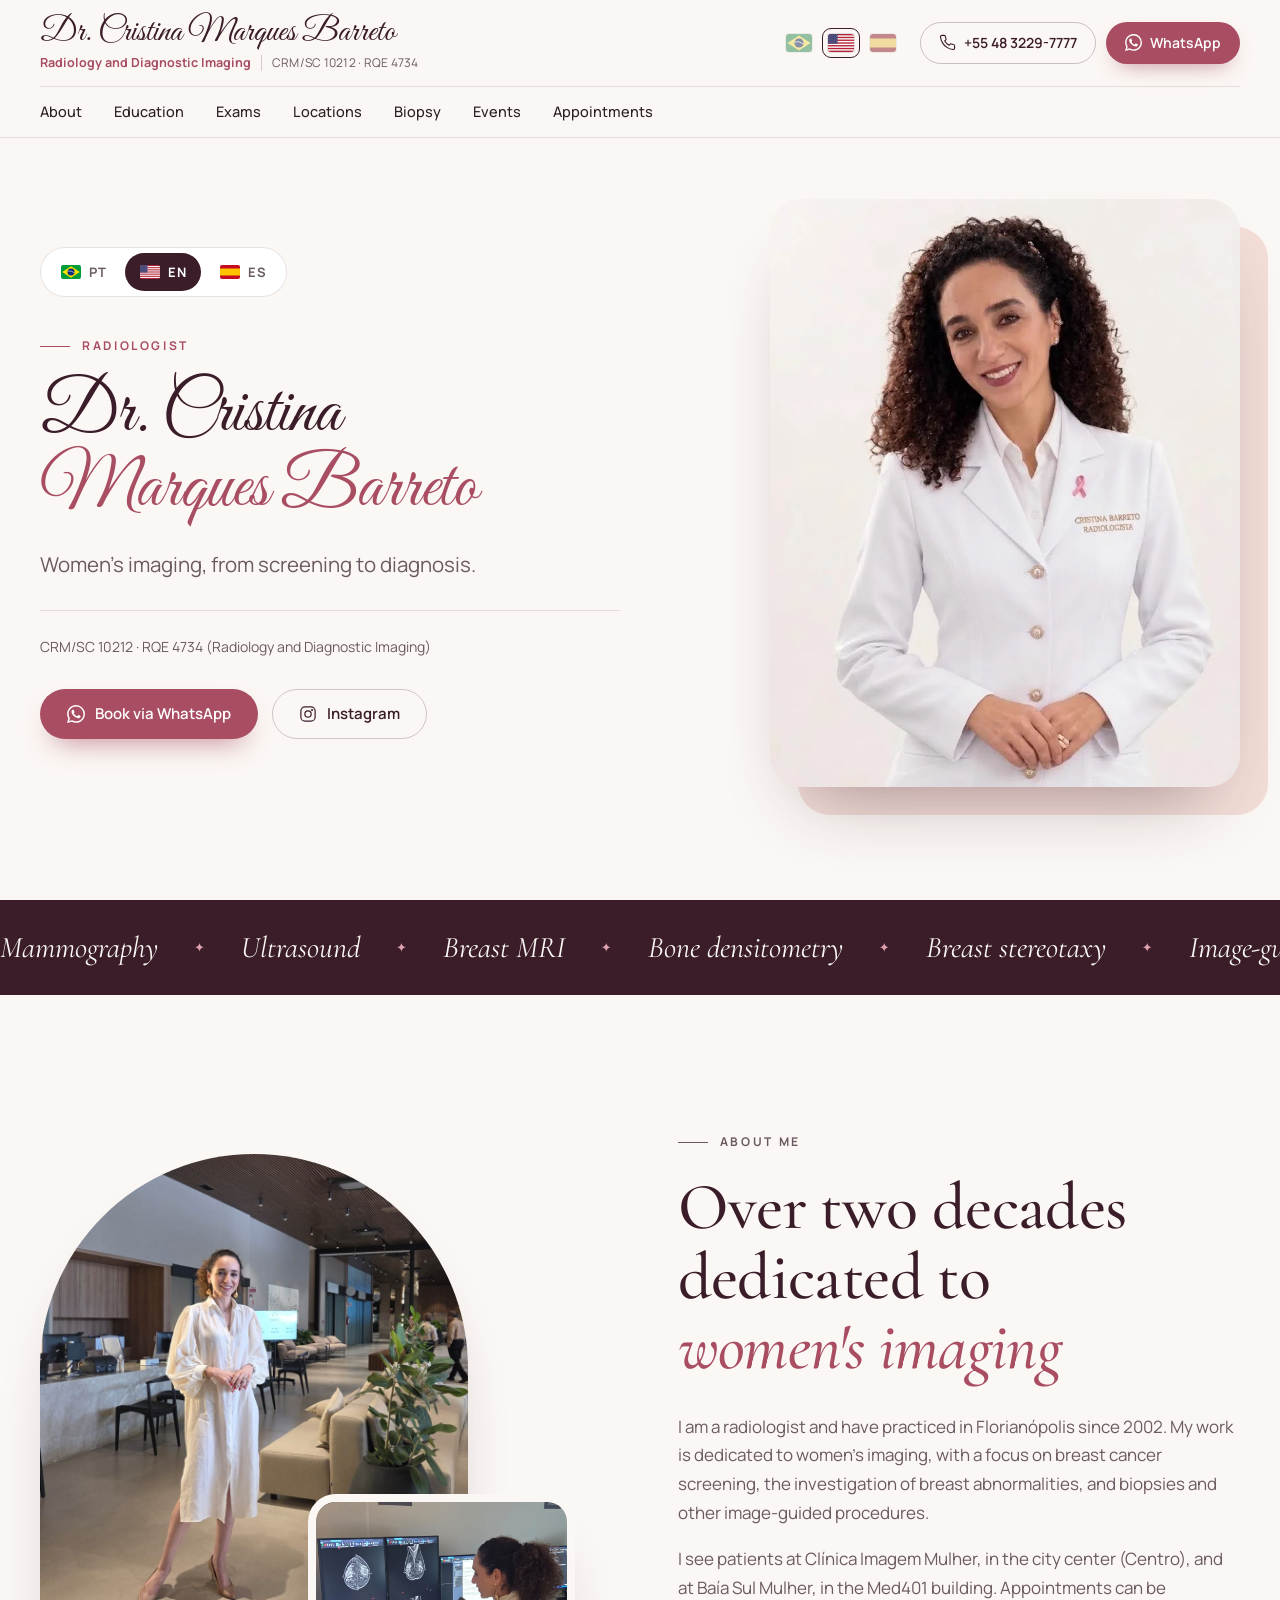
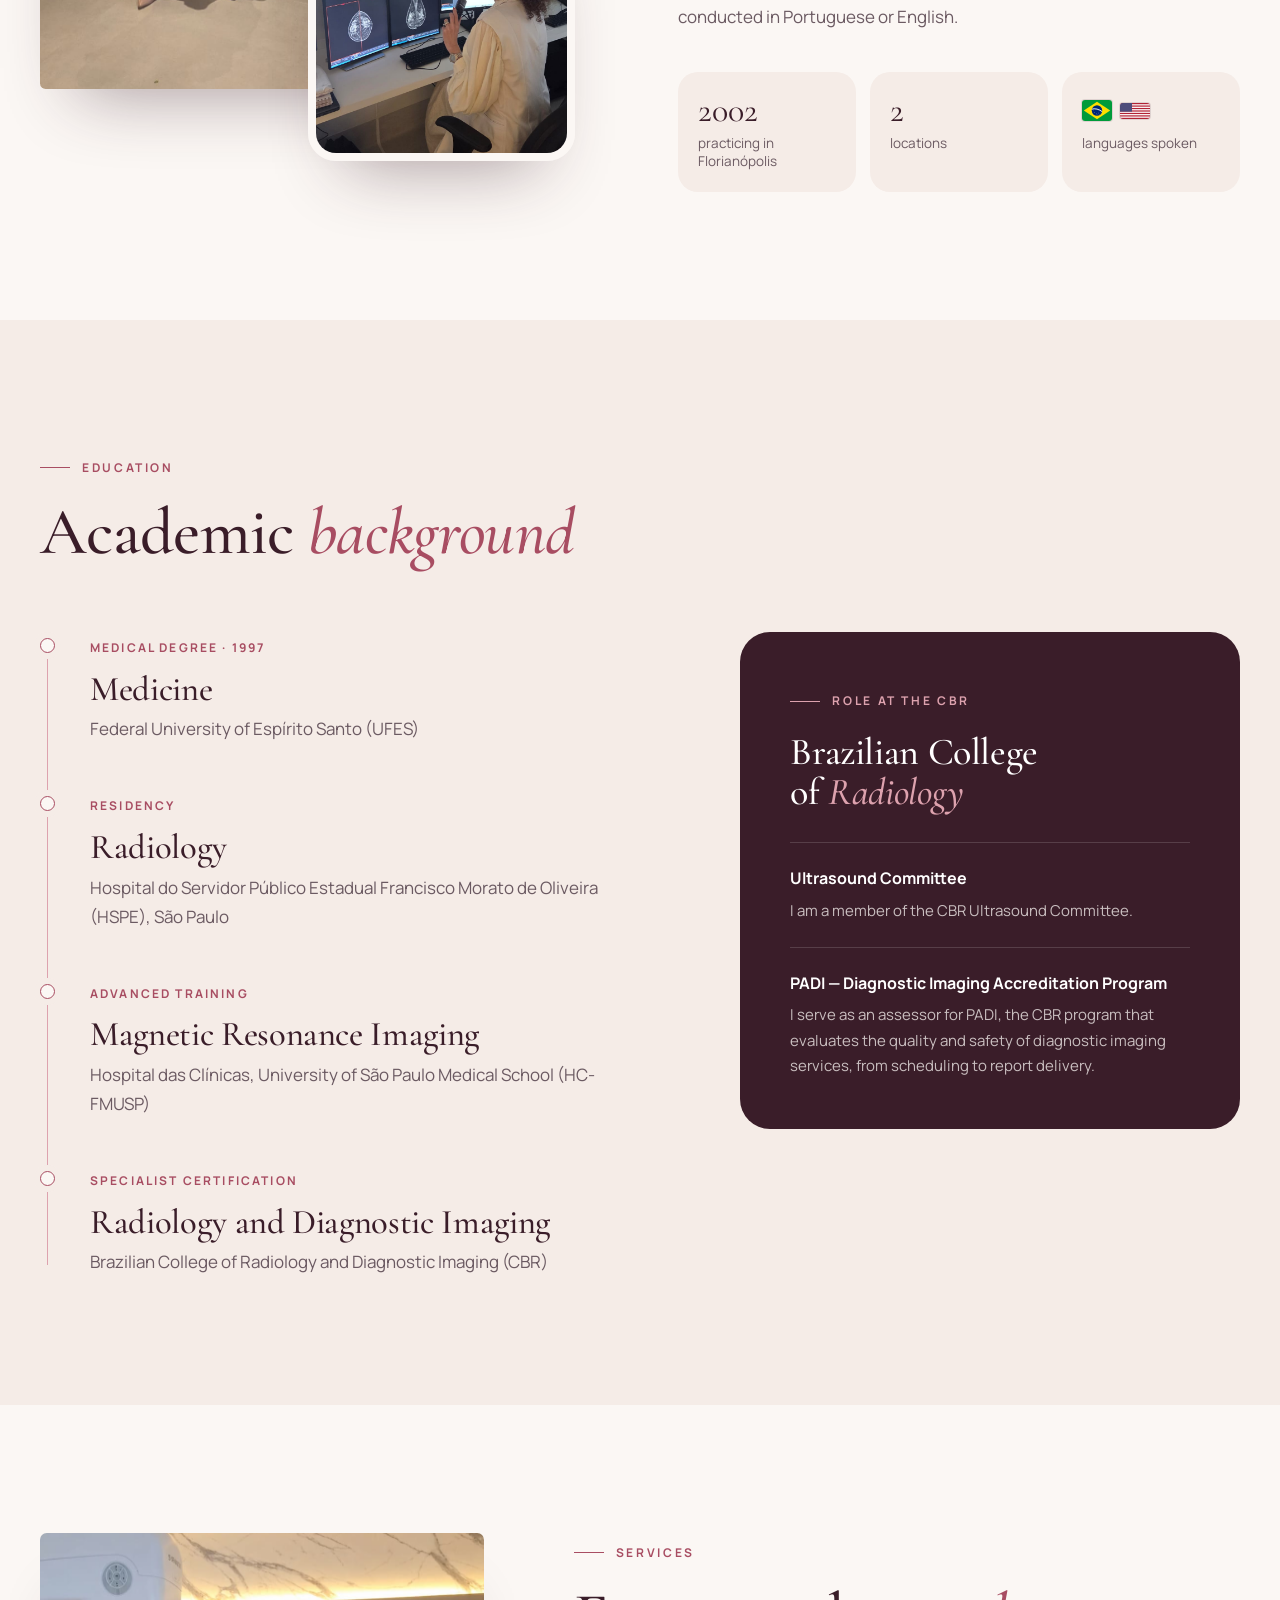
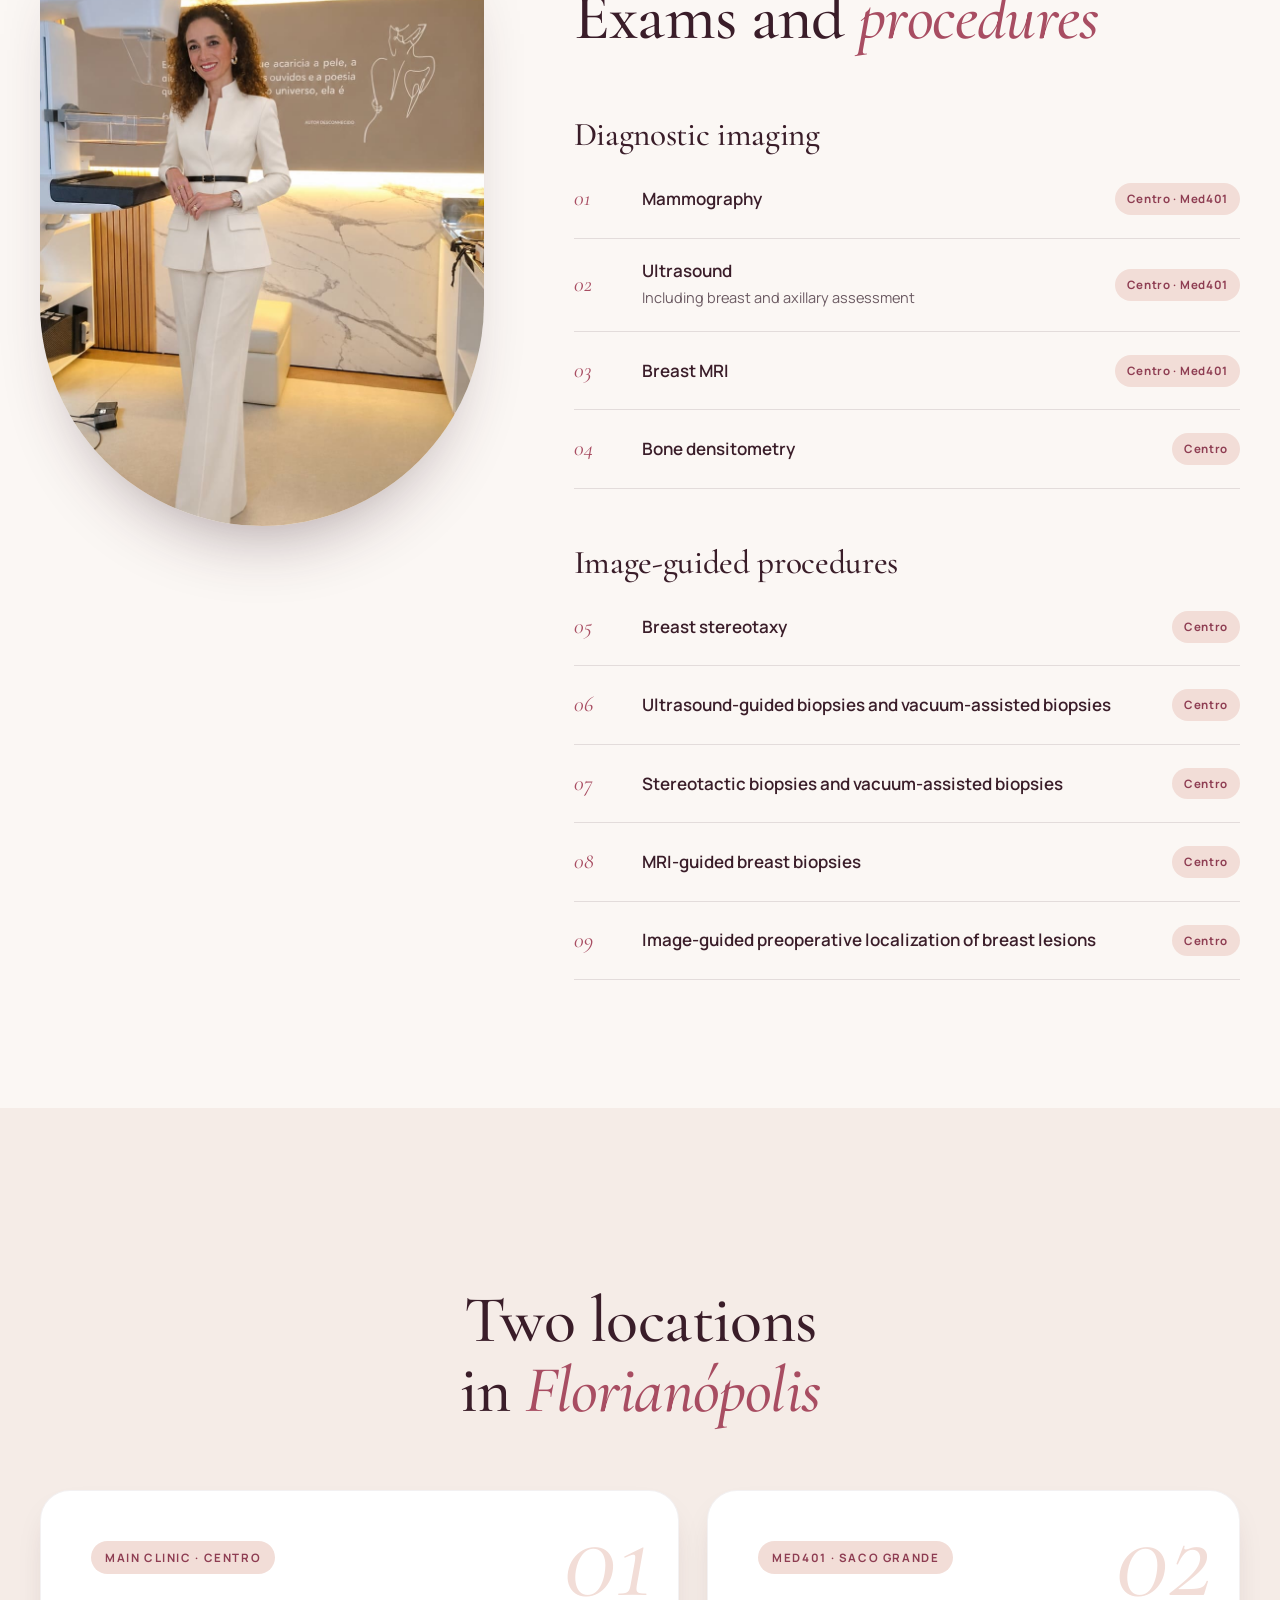
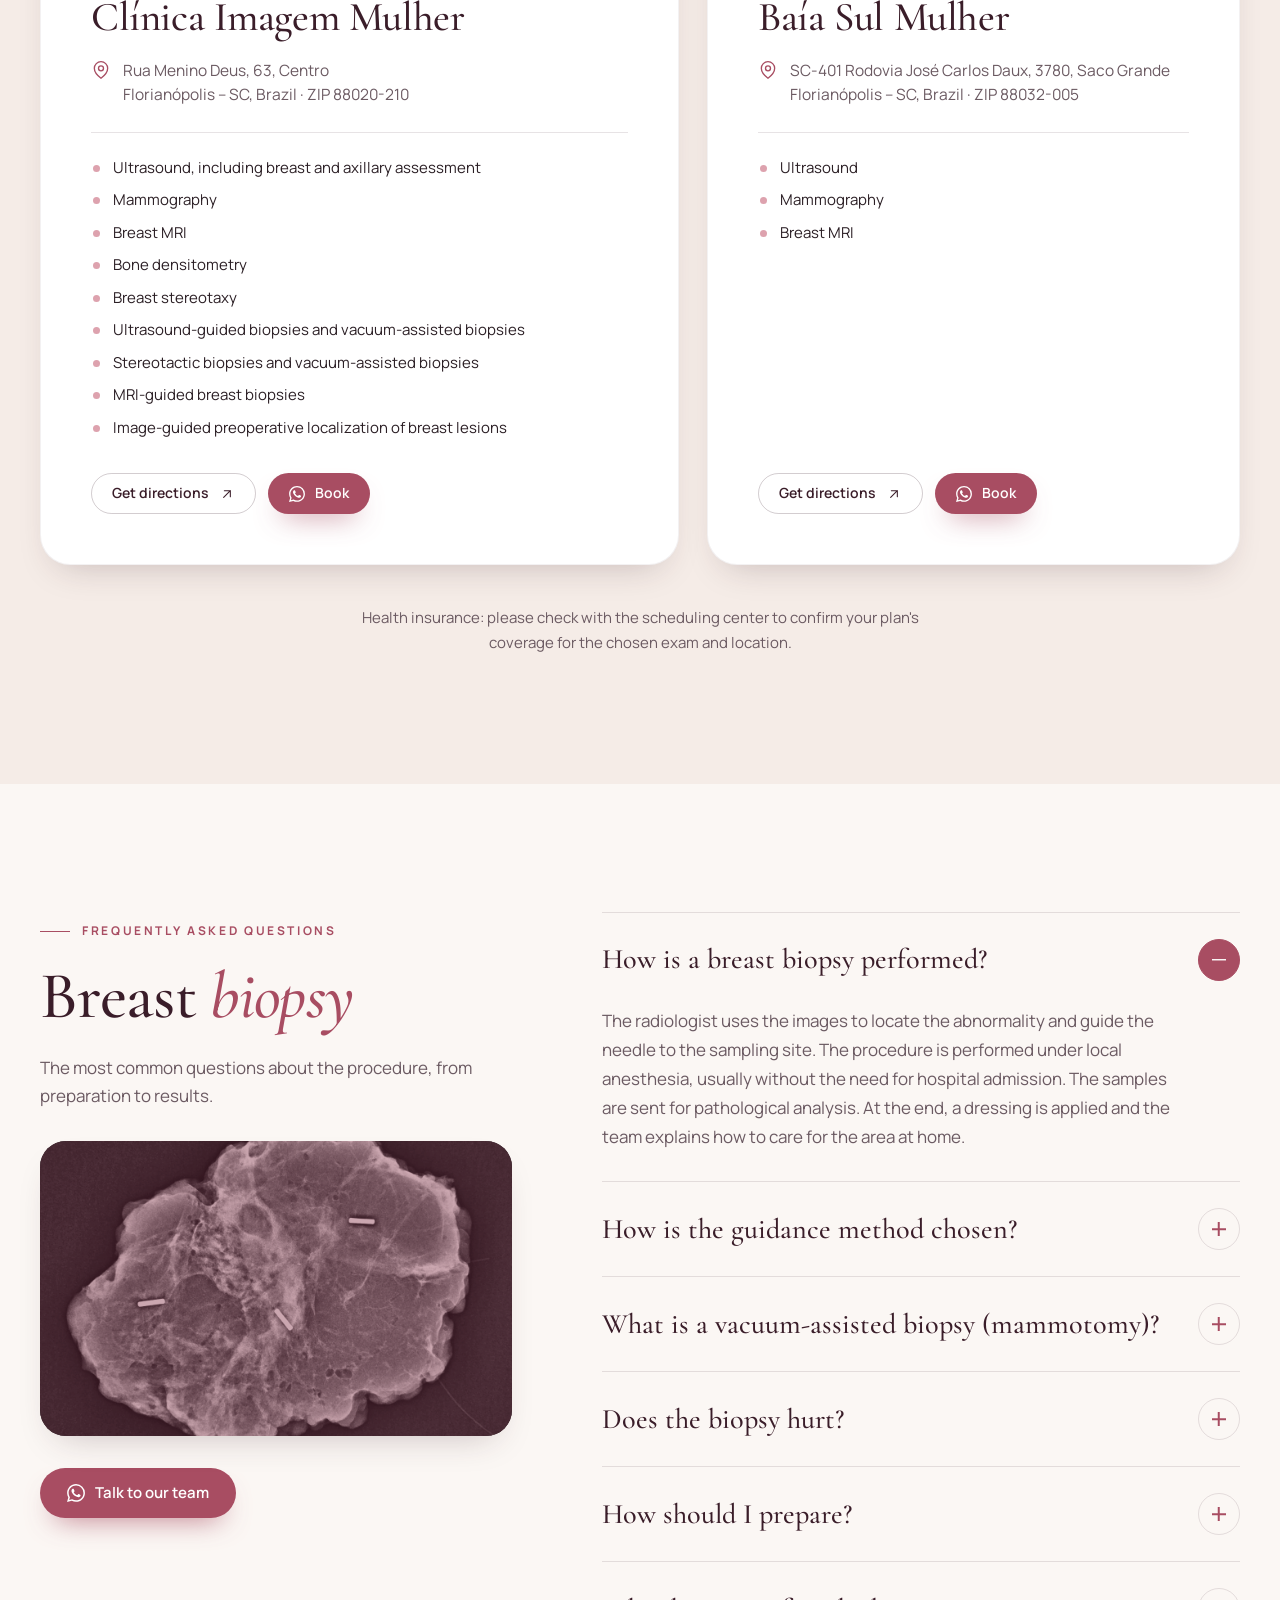
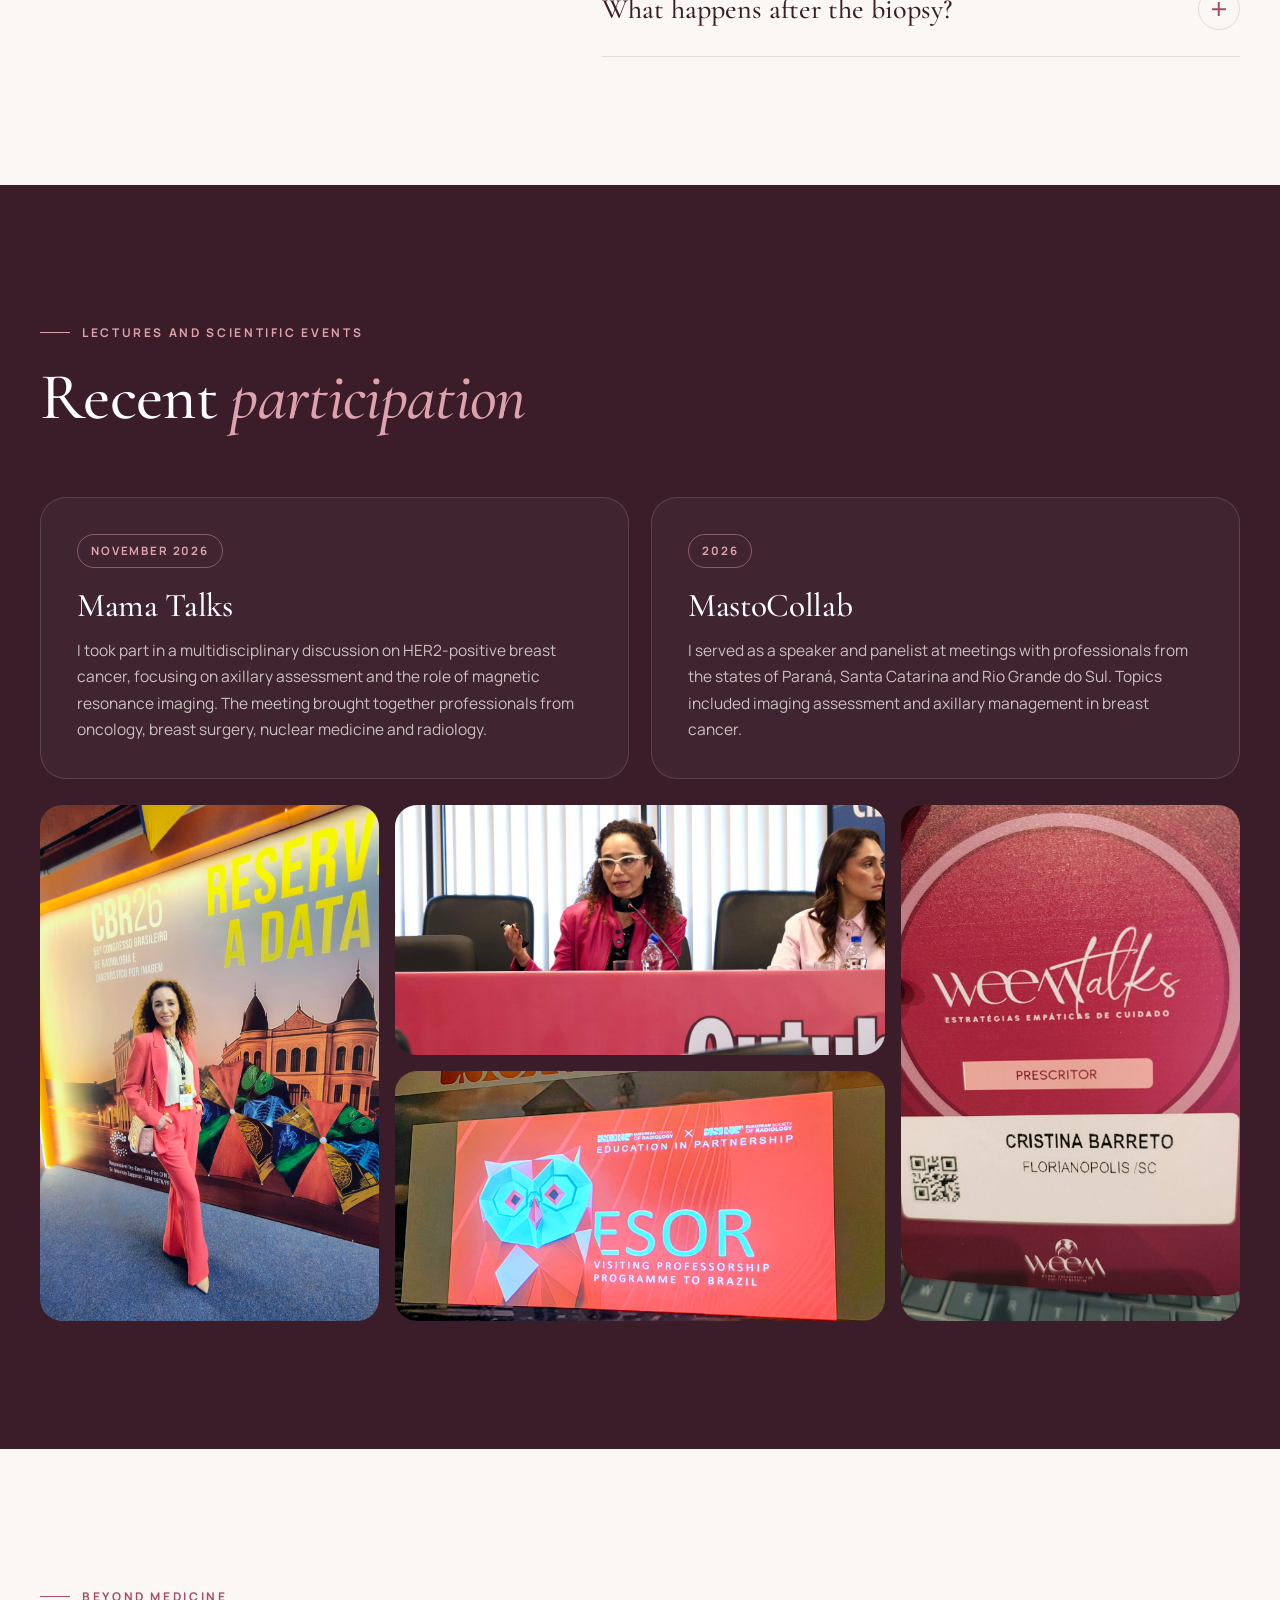
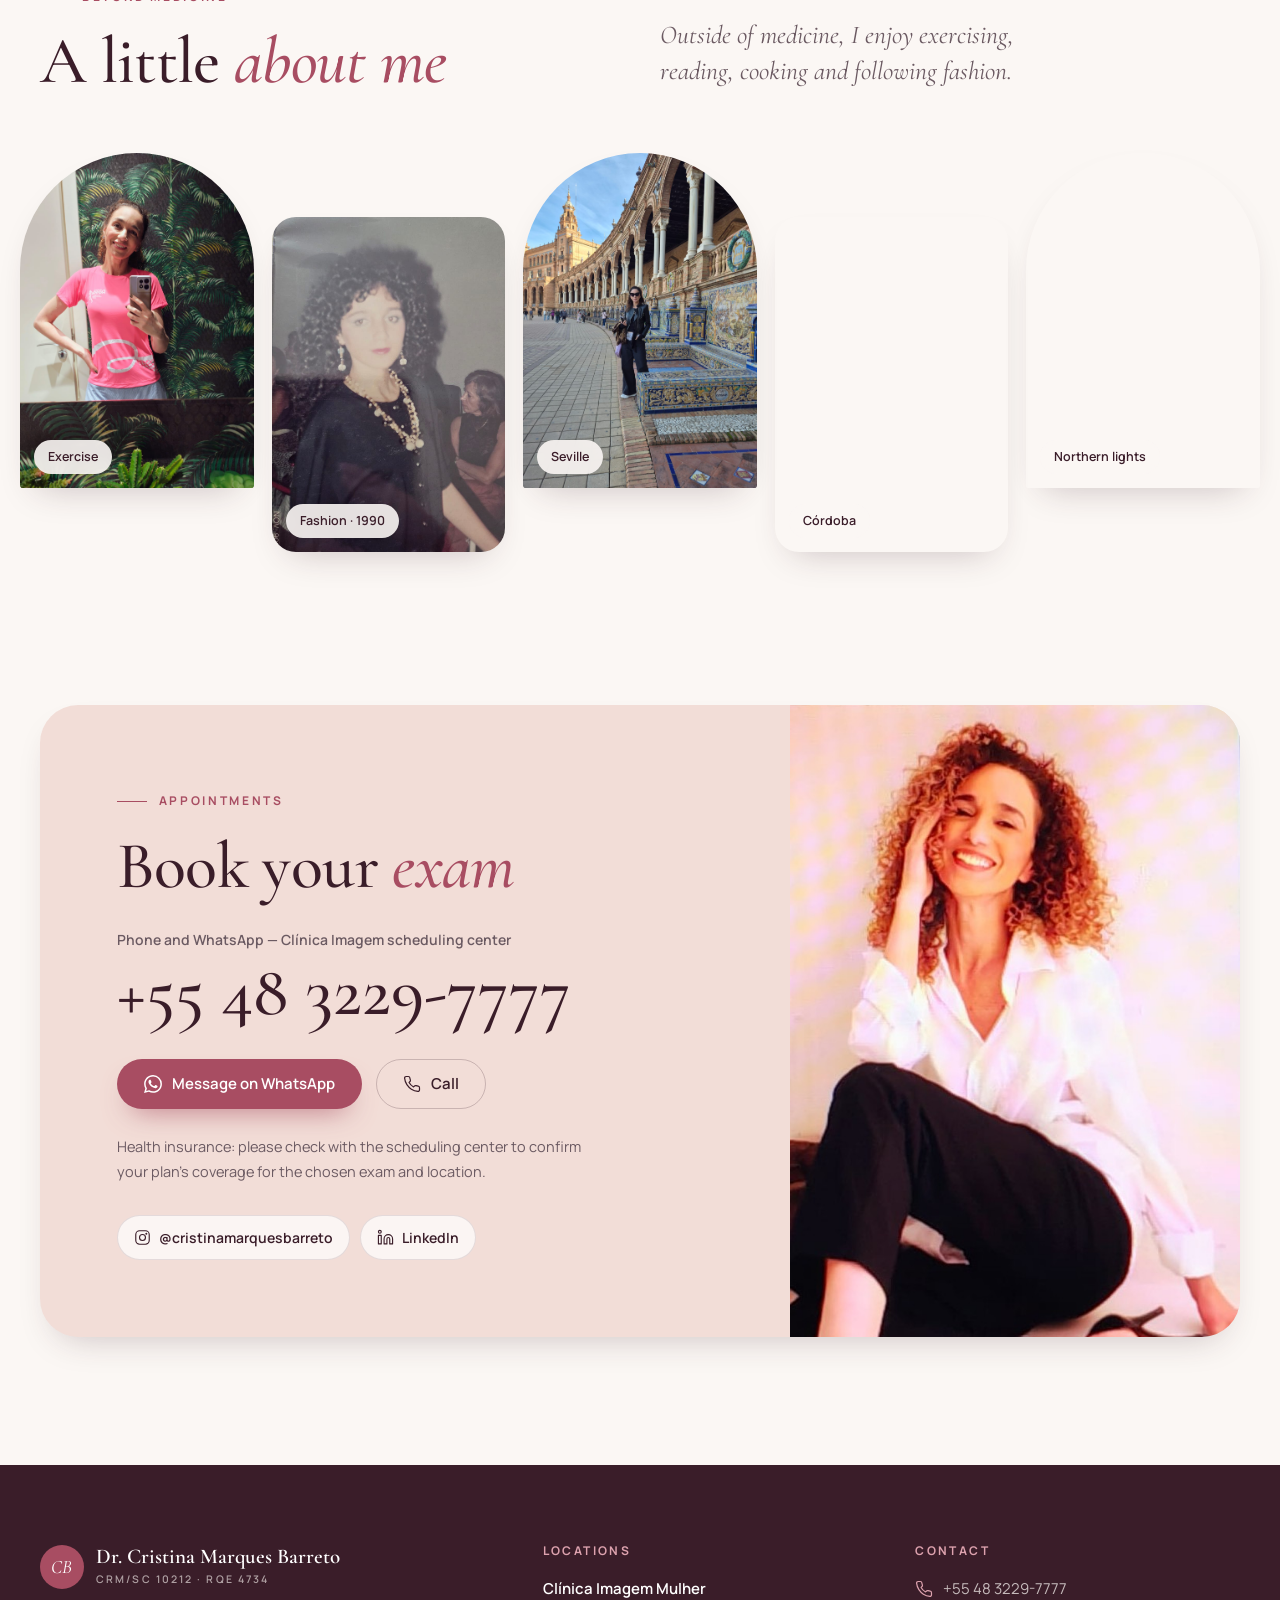
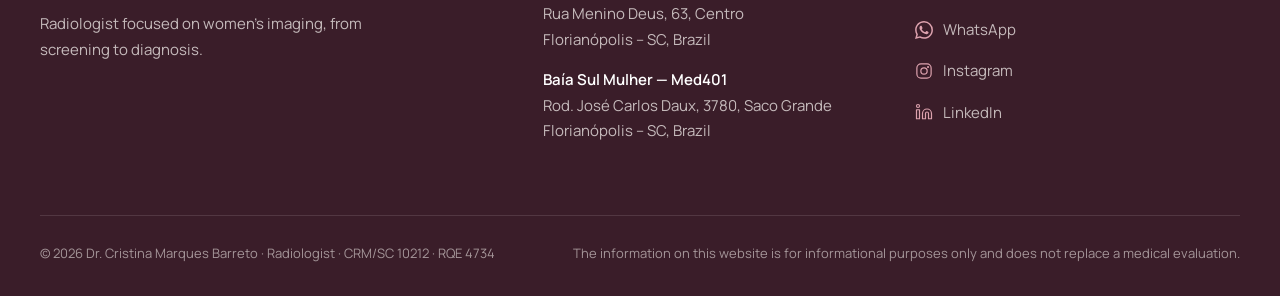
==== en/index.html @ 3b7d331c "Remove card do Congresso Brasileiro de Radiologia" ====
<!doctype html>
<html lang="en">
<head>
  <meta charset="utf-8">
  <meta name="viewport" content="width=device-width, initial-scale=1">
  <title>Dr. Cristina Marques Barreto · Radiologist in Florianópolis, Brazil | Women's Imaging</title>
  <meta name="description" content="Radiologist practicing in Florianópolis, Brazil, since 2002, focused on women's imaging: mammography, ultrasound, breast MRI, biopsies and image-guided procedures. CRM/SC 10212 · RQE 4734.">
  <meta name="theme-color" content="#FBF7F4">

  <!-- Open Graph (replace the image URL with the full address after publishing) -->
  <meta property="og:type" content="website">
  <meta property="og:locale" content="en_US">
  <meta property="og:title" content="Dr. Cristina Marques Barreto · Radiologist">
  <meta property="og:description" content="Women's imaging, from screening to diagnosis. Florianópolis – SC, Brazil.">
  <meta property="og:image" content="../assets/img/retrato-noite.jpg">

  <!-- Versões em outros idiomas (troque pelo endereço completo do domínio ao publicar) -->
  <link rel="alternate" hreflang="pt-BR" href="../index.html">
  <link rel="alternate" hreflang="en" href="index.html">
  <link rel="alternate" hreflang="es" href="../es/index.html">

  <link rel="icon" href="../assets/img/favicon.svg" type="image/svg+xml">
  <link rel="preconnect" href="https://fonts.googleapis.com">
  <link rel="preconnect" href="https://fonts.gstatic.com" crossorigin>
  <link href="https://fonts.googleapis.com/css2?family=Cormorant+Garamond:ital,wght@0,400;0,500;0,600;1,400;1,500&family=Manrope:wght@400;500;600;700&family=Great+Vibes&display=swap" rel="stylesheet">
  <link rel="stylesheet" href="../assets/css/style.css">
  <script>document.documentElement.classList.add('js');</script>

  <script type="application/ld+json">
  {
    "@context": "https://schema.org",
    "@type": "Physician",
    "name": "Dr. Cristina Marques Barreto",
    "description": "Radiologist focused on women's imaging, from screening to diagnosis.",
    "medicalSpecialty": "Radiography",
    "telephone": "+55-48-3229-7777",
    "knowsLanguage": ["pt-BR", "en"],
    "image": "../assets/img/retrato-noite.jpg",
    "sameAs": [
      "https://www.instagram.com/cristinamarquesbarreto/",
      "https://br.linkedin.com/in/cristina-barreto-1083301a4"
    ],
    "location": [
      {
        "@type": "MedicalClinic",
        "name": "Clínica Imagem Mulher",
        "address": {
          "@type": "PostalAddress",
          "streetAddress": "Rua Menino Deus, 63, Centro",
          "addressLocality": "Florianópolis",
          "addressRegion": "SC",
          "postalCode": "88020-210",
          "addressCountry": "BR"
        }
      },
      {
        "@type": "MedicalClinic",
        "name": "Baía Sul Mulher — Med401",
        "address": {
          "@type": "PostalAddress",
          "streetAddress": "SC-401 Rodovia José Carlos Daux, 3780, Saco Grande",
          "addressLocality": "Florianópolis",
          "addressRegion": "SC",
          "postalCode": "88032-005",
          "addressCountry": "BR"
        }
      }
    ]
  }
  </script>
</head>
<body>

  <!-- Icons -->
  <svg width="0" height="0" style="position:absolute" aria-hidden="true">
    <symbol id="i-wa" viewBox="0 0 24 24"><path fill="currentColor" d="M17.47 14.38c-.3-.15-1.76-.87-2.03-.97-.27-.1-.47-.15-.67.15-.2.3-.77.97-.94 1.16-.17.2-.35.22-.64.08-.3-.15-1.26-.46-2.39-1.48-.88-.79-1.48-1.76-1.65-2.06-.17-.3-.02-.46.13-.6.13-.14.3-.35.45-.52.15-.18.2-.3.3-.5.1-.2.05-.37-.03-.52-.07-.15-.67-1.61-.92-2.2-.24-.58-.48-.5-.67-.51h-.57c-.2 0-.52.07-.8.37-.27.3-1.04 1.02-1.04 2.48s1.07 2.88 1.21 3.07c.15.2 2.1 3.2 5.08 4.49.71.3 1.26.49 1.7.63.71.22 1.36.19 1.87.12.57-.09 1.76-.72 2-1.42.25-.7.25-1.29.18-1.41-.08-.13-.27-.2-.57-.35m-5.42 7.4h-.01a9.87 9.87 0 0 1-5.03-1.37l-.36-.22-3.74.99 1-3.65-.24-.37a9.86 9.86 0 0 1-1.51-5.26c0-5.45 4.44-9.88 9.89-9.88 2.64 0 5.12 1.03 6.99 2.9a9.83 9.83 0 0 1 2.89 6.99c0 5.45-4.44 9.88-9.88 9.88m8.41-18.3A11.82 11.82 0 0 0 12.05 0C5.5 0 .16 5.34.16 11.89c0 2.1.55 4.14 1.59 5.95L.06 24l6.3-1.65a11.88 11.88 0 0 0 5.68 1.45h.01c6.55 0 11.89-5.34 11.89-11.89a11.82 11.82 0 0 0-3.48-8.41z"/></symbol>
    <symbol id="i-phone" viewBox="0 0 24 24"><path fill="none" stroke="currentColor" stroke-width="1.6" stroke-linecap="round" stroke-linejoin="round" d="M22 16.92v3a2 2 0 0 1-2.18 2 19.79 19.79 0 0 1-8.63-3.07 19.5 19.5 0 0 1-6-6 19.79 19.79 0 0 1-3.07-8.67A2 2 0 0 1 4.11 2h3a2 2 0 0 1 2 1.72c.13.96.36 1.9.7 2.81a2 2 0 0 1-.45 2.11L8.09 9.91a16 16 0 0 0 6 6l1.27-1.27a2 2 0 0 1 2.11-.45c.91.34 1.85.57 2.81.7A2 2 0 0 1 22 16.92z"/></symbol>
    <symbol id="i-pin" viewBox="0 0 24 24"><g fill="none" stroke="currentColor" stroke-width="1.6" stroke-linecap="round" stroke-linejoin="round"><path d="M20 10c0 6-8 12-8 12s-8-6-8-12a8 8 0 0 1 16 0Z"/><circle cx="12" cy="10" r="3"/></g></symbol>
    <symbol id="i-arrow" viewBox="0 0 24 24"><path fill="none" stroke="currentColor" stroke-width="1.6" stroke-linecap="round" stroke-linejoin="round" d="M7 17 17 7M8 7h9v9"/></symbol>
    <symbol id="i-insta" viewBox="0 0 24 24"><g fill="none" stroke="currentColor" stroke-width="1.6" stroke-linecap="round" stroke-linejoin="round"><rect x="2.5" y="2.5" width="19" height="19" rx="5.5"/><circle cx="12" cy="12" r="4.2"/><circle cx="17.4" cy="6.6" r=".6" fill="currentColor"/></g></symbol>
    <symbol id="i-linkedin" viewBox="0 0 24 24"><g fill="none" stroke="currentColor" stroke-width="1.6" stroke-linecap="round" stroke-linejoin="round"><path d="M16 8a6 6 0 0 1 6 6v7h-4v-7a2 2 0 0 0-4 0v7h-4v-7a6 6 0 0 1 6-6z"/><rect x="2" y="9" width="4" height="12"/><circle cx="4" cy="4" r="2"/></g></symbol>
    <symbol id="i-globe" viewBox="0 0 24 24"><g fill="none" stroke="currentColor" stroke-width="1.6" stroke-linecap="round" stroke-linejoin="round"><circle cx="12" cy="12" r="10"/><path d="M2 12h20M12 2a15.3 15.3 0 0 1 4 10 15.3 15.3 0 0 1-4 10 15.3 15.3 0 0 1-4-10 15.3 15.3 0 0 1 4-10z"/></g></symbol>
    <symbol id="i-star" viewBox="0 0 24 24"><path fill="currentColor" d="M12 2.6l2.9 6 6.6.9-4.8 4.6 1.2 6.5L12 17.5l-5.9 3.1 1.2-6.5-4.8-4.6 6.6-.9z"/></symbol>
  </svg>

  <a class="skip-link" href="#conteudo">Skip to content</a>

  <!-- ============ HEADER ============ -->
  <header class="site-header">
    <div class="container">
      <div class="hdr-top">
        <a href="#inicio" class="hdr-id" aria-label="Dr. Cristina Marques Barreto — home">
          <span class="hdr-name">Dr. Cristina Marques Barreto</span>
          <span class="hdr-meta">
            <span class="hdr-spec">Radiology and Diagnostic Imaging</span>
            <span class="hdr-crm">CRM/SC 10212 · RQE 4734</span>
          </span>
        </a>

        <div class="hdr-actions">
          <nav class="lang" aria-label="Language">
            <a href="../index.html" hreflang="pt-BR" lang="pt-BR" title="Português"><img src="../assets/img/flags/br.svg" width="26" height="18" alt="Português"></a>
            <a href="index.html" hreflang="en" lang="en" title="English" aria-current="page"><img src="../assets/img/flags/us.svg" width="26" height="18" alt="English"></a>
            <a href="../es/index.html" hreflang="es" lang="es" title="Español"><img src="../assets/img/flags/es.svg" width="26" height="18" alt="Español"></a>
          </nav>
          <div class="hdr-contact">
            <a class="pill pill-outline" href="tel:+554832297777" aria-label="Call +55 48 3229-7777">
              <svg aria-hidden="true"><use href="#i-phone"/></svg>
              <span class="pill-long">+55 48 3229-7777</span><span class="pill-short">Call</span>
            </a>
            <a class="pill pill-wa" href="https://wa.me/554832297777?text=Hello%2C%20I%20would%20like%20to%20book%20an%20exam%20with%20Dr.%20Cristina%20Marques%20Barreto." target="_blank" rel="noopener">
              <svg aria-hidden="true"><use href="#i-wa"/></svg> WhatsApp
            </a>
          </div>
        </div>
      </div>

      <nav class="nav" aria-label="Main navigation">
        <ul>
          <li><a href="#sobre">About</a></li>
          <li><a href="#formacao">Education</a></li>
          <li><a href="#exames">Exams</a></li>
          <li><a href="#onde-atendo">Locations</a></li>
          <li><a href="#biopsia">Biopsy</a></li>
          <li><a href="#eventos">Events</a></li>
          <li><a href="#agendar">Appointments</a></li>
        </ul>
      </nav>
    </div>
  </header>

  <main id="conteudo">

    <!-- ============ HERO ============ -->
    <section class="hero" id="inicio">
      <div class="container hero-grid">
        <div class="hero-copy">
          <nav class="lang-switch reveal" aria-label="Language">
            <a href="../index.html" hreflang="pt-BR" lang="pt-BR"><img src="../assets/img/flags/br.svg" width="20" height="14" alt=""> PT</a>
            <a href="index.html" hreflang="en" lang="en" aria-current="page"><img src="../assets/img/flags/us.svg" width="20" height="14" alt=""> EN</a>
            <a href="../es/index.html" hreflang="es" lang="es"><img src="../assets/img/flags/es.svg" width="20" height="14" alt=""> ES</a>
          </nav>
          <p class="eyebrow reveal" style="--d:.06s">Radiologist</p>
          <h1 class="reveal" style="--d:.1s">Dr. Cristina<em>Marques Barreto</em></h1>
          <p class="hero-phrase reveal" style="--d:.16s">Women's imaging, from screening to diagnosis.</p>
          <p class="hero-reg reveal" style="--d:.2s">CRM/SC 10212 · RQE 4734 (Radiology and Diagnostic Imaging)</p>
          <div class="hero-actions reveal" style="--d:.24s">
            <a class="btn btn-primary" href="https://wa.me/554832297777?text=Hello%2C%20I%20would%20like%20to%20book%20an%20exam%20with%20Dr.%20Cristina%20Marques%20Barreto." target="_blank" rel="noopener">
              <svg aria-hidden="true"><use href="#i-wa"/></svg> Book via WhatsApp
            </a>
            <a class="btn btn-ghost" href="https://www.instagram.com/cristinamarquesbarreto/" target="_blank" rel="noopener">
              <svg aria-hidden="true"><use href="#i-insta"/></svg> Instagram
            </a>
          </div>
        </div>

        <figure class="hero-photo reveal" style="--d:.12s">
          <img src="../assets/img/retrato-claro.webp" width="716" height="896" fetchpriority="high"
               alt="Dr. Cristina Marques Barreto smiling, wearing a black leather blazer, with lit plants in the background">
        </figure>
      </div>
    </section>

    <!-- ============ MARQUEE ============ -->
    <div class="marquee" role="presentation">
      <div class="marquee-track">
        <div class="marquee-group">
          <span>Mammography</span><i>✦</i>
          <span>Ultrasound</span><i>✦</i>
          <span>Breast MRI</span><i>✦</i>
          <span>Bone densitometry</span><i>✦</i>
          <span>Breast stereotaxy</span><i>✦</i>
          <span>Image-guided biopsies</span><i>✦</i>
          <span>Vacuum-assisted biopsy</span><i>✦</i>
          <span>Preoperative localization</span><i>✦</i>
        </div>
        <div class="marquee-group" aria-hidden="true">
          <span>Mammography</span><i>✦</i>
          <span>Ultrasound</span><i>✦</i>
          <span>Breast MRI</span><i>✦</i>
          <span>Bone densitometry</span><i>✦</i>
          <span>Breast stereotaxy</span><i>✦</i>
          <span>Image-guided biopsies</span><i>✦</i>
          <span>Vacuum-assisted biopsy</span><i>✦</i>
          <span>Preoperative localization</span><i>✦</i>
        </div>
      </div>
    </div>

    <!-- ============ ABOUT ============ -->
    <section class="section about" id="sobre">
      <div class="container about-grid">
        <div class="about-visual reveal">
          <figure class="about-main">
            <img src="../assets/img/recepcao.jpg" width="900" height="1600" loading="lazy" decoding="async"
                 alt="Dr. Cristina Marques Barreto in a white dress at the clinic reception">
          </figure>
          <figure class="about-small">
            <img src="../assets/img/estacao-de-laudos.jpg" width="900" height="1600" loading="lazy" decoding="async"
                 alt="Dr. Cristina reviewing mammography images at the reporting workstation">
          </figure>
        </div>

        <div class="about-copy">
          <p class="eyebrow reveal">About me</p>
          <h2 class="reveal" style="--d:.06s">Over two decades dedicated to <em>women's imaging</em></h2>
          <p class="reveal" style="--d:.12s">I am a radiologist and have practiced in Florianópolis since 2002. My work is dedicated to women's imaging, with a focus on breast cancer screening, the investigation of breast abnormalities, and biopsies and other image-guided procedures.</p>
          <p class="reveal" style="--d:.18s">I see patients at Clínica Imagem Mulher, in the city center (Centro), and at Baía Sul Mulher, in the Med401 building. Appointments can be conducted in Portuguese or English.</p>
          <ul class="about-facts reveal" style="--d:.24s">
            <li><span class="num">2002</span>practicing in Florianópolis</li>
            <li><span class="num">2</span>locations</li>
            <li><span class="num flags"><img src="../assets/img/flags/br.svg" width="30" height="21" alt="Português"><img src="../assets/img/flags/us.svg" width="30" height="21" alt="English"></span>languages spoken</li>
          </ul>
        </div>
      </div>
    </section>

    <!-- ============ EDUCATION + CBR ============ -->
    <section class="section formacao" id="formacao">
      <div class="container">
        <header class="section-head">
          <p class="eyebrow reveal">Education</p>
          <h2 class="reveal" style="--d:.06s">Academic <em>background</em></h2>
        </header>

        <div class="formacao-grid">
          <ol class="timeline">
            <li class="reveal">
              <span class="tl-tag">Medical degree · 1997</span>
              <h3>Medicine</h3>
              <p>Federal University of Espírito Santo (UFES)</p>
            </li>
            <li class="reveal">
              <span class="tl-tag">Residency</span>
              <h3>Radiology</h3>
              <p>Hospital do Servidor Público Estadual Francisco Morato de Oliveira (HSPE), São Paulo</p>
            </li>
            <li class="reveal">
              <span class="tl-tag">Advanced training</span>
              <h3>Magnetic Resonance Imaging</h3>
              <p>Hospital das Clínicas, University of São Paulo Medical School (HC-FMUSP)</p>
            </li>
            <li class="reveal">
              <span class="tl-tag">Specialist certification</span>
              <h3>Radiology and Diagnostic Imaging</h3>
              <p>Brazilian College of Radiology and Diagnostic Imaging (CBR)</p>
            </li>
          </ol>

          <aside class="cbr-card reveal" aria-labelledby="cbr-title">
            <p class="eyebrow light">Role at the CBR</p>
            <h3 id="cbr-title">Brazilian College of <em>Radiology</em></h3>
            <div class="cbr-item">
              <h4>Ultrasound Committee</h4>
              <p>I am a member of the CBR Ultrasound Committee.</p>
            </div>
            <div class="cbr-item">
              <h4>PADI — Diagnostic Imaging Accreditation Program</h4>
              <p>I serve as an assessor for PADI, the CBR program that evaluates the quality and safety of diagnostic imaging services, from scheduling to report delivery.</p>
            </div>
          </aside>
        </div>
      </div>
    </section>

    <!-- ============ EXAMS ============ -->
    <section class="section exames" id="exames">
      <div class="container exames-grid">
        <figure class="exames-photo reveal">
          <img src="../assets/img/sala-mamografia.jpg" width="899" height="1599" loading="lazy" decoding="async"
               alt="Dr. Cristina next to the mammography unit in the exam room">
        </figure>

        <div class="exames-content">
          <header class="section-head">
            <p class="eyebrow reveal">Services</p>
            <h2 class="reveal" style="--d:.06s">Exams and <em>procedures</em></h2>
          </header>

          <div class="ex-group reveal">
            <h3>Diagnostic imaging</h3>
            <ol class="ex-list">
              <li><span class="ex-n">01</span><div><h4>Mammography</h4></div><span class="ex-where">Centro · Med401</span></li>
              <li><span class="ex-n">02</span><div><h4>Ultrasound</h4><p>Including breast and axillary assessment</p></div><span class="ex-where">Centro · Med401</span></li>
              <li><span class="ex-n">03</span><div><h4>Breast MRI</h4></div><span class="ex-where">Centro · Med401</span></li>
              <li><span class="ex-n">04</span><div><h4>Bone densitometry</h4></div><span class="ex-where">Centro</span></li>
            </ol>
          </div>

          <div class="ex-group reveal">
            <h3>Image-guided procedures</h3>
            <ol class="ex-list">
              <li><span class="ex-n">05</span><div><h4>Breast stereotaxy</h4></div><span class="ex-where">Centro</span></li>
              <li><span class="ex-n">06</span><div><h4>Ultrasound-guided biopsies and vacuum-assisted biopsies</h4></div><span class="ex-where">Centro</span></li>
              <li><span class="ex-n">07</span><div><h4>Stereotactic biopsies and vacuum-assisted biopsies</h4></div><span class="ex-where">Centro</span></li>
              <li><span class="ex-n">08</span><div><h4>MRI-guided breast biopsies</h4></div><span class="ex-where">Centro</span></li>
              <li><span class="ex-n">09</span><div><h4>Image-guided preoperative localization of breast lesions</h4></div><span class="ex-where">Centro</span></li>
            </ol>
          </div>
        </div>
      </div>
    </section>

    <!-- ============ LOCATIONS ============ -->
    <section class="section locais" id="onde-atendo">
      <div class="container">
        <header class="section-head center">
          <p class="eyebrow reveal">Locations</p>
          <h2 class="reveal" style="--d:.06s">Two locations in <em>Florianópolis</em></h2>
        </header>

        <div class="locais-grid">
          <article class="local-card reveal" data-mark="01">
            <span class="local-tag">Main clinic · Centro</span>
            <h3>Clínica Imagem Mulher</h3>
            <p class="local-addr">
              <svg aria-hidden="true"><use href="#i-pin"/></svg>
              <span>Rua Menino Deus, 63, Centro<br>Florianópolis – SC, Brazil · ZIP 88020-210</span>
            </p>
            <ul class="local-list">
              <li>Ultrasound, including breast and axillary assessment</li>
              <li>Mammography</li>
              <li>Breast MRI</li>
              <li>Bone densitometry</li>
              <li>Breast stereotaxy</li>
              <li>Ultrasound-guided biopsies and vacuum-assisted biopsies</li>
              <li>Stereotactic biopsies and vacuum-assisted biopsies</li>
              <li>MRI-guided breast biopsies</li>
              <li>Image-guided preoperative localization of breast lesions</li>
            </ul>
            <div class="local-actions">
              <a class="btn btn-ghost btn-sm" href="https://www.google.com/maps/search/?api=1&amp;query=Rua%20Menino%20Deus%2C%2063%2C%20Centro%2C%20Florian%C3%B3polis%20-%20SC%2C%2088020-210" target="_blank" rel="noopener">
                Get directions <svg aria-hidden="true"><use href="#i-arrow"/></svg>
              </a>
              <a class="btn btn-primary btn-sm" href="https://wa.me/554832297777?text=Hello%2C%20I%20would%20like%20to%20book%20an%20exam%20with%20Dr.%20Cristina%20at%20Cl%C3%ADnica%20Imagem%20Mulher%20(Centro)." target="_blank" rel="noopener">
                <svg aria-hidden="true"><use href="#i-wa"/></svg> Book
              </a>
            </div>
          </article>

          <article class="local-card reveal" style="--d:.1s" data-mark="02">
            <span class="local-tag">Med401 · Saco Grande</span>
            <h3>Baía Sul Mulher</h3>
            <p class="local-addr">
              <svg aria-hidden="true"><use href="#i-pin"/></svg>
              <span>SC-401 Rodovia José Carlos Daux, 3780, Saco Grande<br>Florianópolis – SC, Brazil · ZIP 88032-005</span>
            </p>
            <ul class="local-list">
              <li>Ultrasound</li>
              <li>Mammography</li>
              <li>Breast MRI</li>
            </ul>
            <div class="local-actions">
              <a class="btn btn-ghost btn-sm" href="https://www.google.com/maps/search/?api=1&amp;query=Rodovia%20Jos%C3%A9%20Carlos%20Daux%2C%203780%2C%20Saco%20Grande%2C%20Florian%C3%B3polis%20-%20SC%2C%2088032-005" target="_blank" rel="noopener">
                Get directions <svg aria-hidden="true"><use href="#i-arrow"/></svg>
              </a>
              <a class="btn btn-primary btn-sm" href="https://wa.me/554832297777?text=Hello%2C%20I%20would%20like%20to%20book%20an%20exam%20with%20Dr.%20Cristina%20at%20Ba%C3%ADa%20Sul%20Mulher%20(Med401)." target="_blank" rel="noopener">
                <svg aria-hidden="true"><use href="#i-wa"/></svg> Book
              </a>
            </div>
          </article>
        </div>

        <p class="locais-note reveal">Health insurance: please check with the scheduling center to confirm your plan's coverage for the chosen exam and location.</p>
      </div>
    </section>

    <!-- ============ BIOPSY FAQ ============ -->
    <section class="section faq" id="biopsia">
      <div class="container faq-grid">
        <div class="faq-aside">
          <p class="eyebrow reveal">Frequently asked questions</p>
          <h2 class="reveal" style="--d:.06s">Breast <em>biopsy</em></h2>
          <p class="reveal" style="--d:.12s">The most common questions about the procedure, from preparation to results.</p>
          <figure class="faq-figure reveal" style="--d:.18s">
            <img src="../assets/img/radiografia-especime.jpg" width="1154" height="924" loading="lazy" decoding="async"
                 alt="Radiographic image of breast tissue with metallic markers">
          </figure>
          <a class="btn btn-primary reveal" style="--d:.24s" href="https://wa.me/554832297777?text=Hello%2C%20I%20have%20a%20question%20about%20breast%20biopsy." target="_blank" rel="noopener">
            <svg aria-hidden="true"><use href="#i-wa"/></svg> Talk to our team
          </a>
        </div>

        <div class="faq-list">
          <details class="faq-item reveal" name="faq" open>
            <summary>How is a breast biopsy performed?<span class="faq-icon" aria-hidden="true"></span></summary>
            <div class="faq-body"><p>The radiologist uses the images to locate the abnormality and guide the needle to the sampling site. The procedure is performed under local anesthesia, usually without the need for hospital admission. The samples are sent for pathological analysis. At the end, a dressing is applied and the team explains how to care for the area at home.</p></div>
          </details>
          <details class="faq-item reveal" name="faq">
            <summary>How is the guidance method chosen?<span class="faq-icon" aria-hidden="true"></span></summary>
            <div class="faq-body"><p>The choice depends on how the abnormality appears on imaging. When it is clearly visible on ultrasound, sampling can be monitored in real time. Stereotaxy uses mammography images taken from different angles and is often used to investigate microcalcifications. Contrast-enhanced MRI can guide the biopsy when a suspicious finding appears on that exam and cannot be safely located with the other methods.</p></div>
          </details>
          <details class="faq-item reveal" name="faq">
            <summary>What is a vacuum-assisted biopsy (mammotomy)?<span class="faq-icon" aria-hidden="true"></span></summary>
            <div class="faq-body"><p>It is a vacuum-assisted biopsy. The device allows several tissue samples to be collected through a small opening in the skin. Whether it is indicated depends on the finding being investigated.</p></div>
          </details>
          <details class="faq-item reveal" name="faq">
            <summary>Does the biopsy hurt?<span class="faq-icon" aria-hidden="true"></span></summary>
            <div class="faq-body"><p>The anesthetic injection may cause a brief sting. During sampling, you may feel pressure. If you feel pain, let the team know.</p></div>
          </details>
          <details class="faq-item reveal" name="faq">
            <summary>How should I prepare?<span class="faq-icon" aria-hidden="true"></span></summary>
            <div class="faq-body"><p>Bring your doctor's request, along with the images and reports from previous exams. Tell the team about any allergies and which medications you take, especially those that affect blood clotting. Any medication adjustment must be guided by the responsible team. Confirm the specific preparation when you book.</p></div>
          </details>
          <details class="faq-item reveal" name="faq">
            <summary>What happens after the biopsy?<span class="faq-icon" aria-hidden="true"></span></summary>
            <div class="faq-body"><p>There may be local tenderness and a small bruise. Follow the team's instructions about the dressing and returning to physical activity. The tissue analysis result is evaluated together with the images to guide the next steps.</p></div>
          </details>
        </div>
      </div>
    </section>

    <!-- ============ EVENTS ============ -->
    <section class="section eventos" id="eventos">
      <div class="container">
        <header class="section-head">
          <p class="eyebrow light reveal">Lectures and scientific events</p>
          <h2 class="reveal" style="--d:.06s">Recent <em>participation</em></h2>
        </header>

        <div class="eventos-grid">
          <article class="evento reveal">
            <span class="ev-date">November 2026</span>
            <h3>Mama Talks</h3>
            <p>I took part in a multidisciplinary discussion on HER2-positive breast cancer, focusing on axillary assessment and the role of magnetic resonance imaging. The meeting brought together professionals from oncology, breast surgery, nuclear medicine and radiology.</p>
          </article>
          <article class="evento reveal" style="--d:.1s">
            <span class="ev-date">2026</span>
            <h3>MastoCollab</h3>
            <p>I served as a speaker and panelist at meetings with professionals from the states of Paraná, Santa Catarina and Rio Grande do Sul. Topics included imaging assessment and axillary management in breast cancer.</p>
          </article>
        </div>

        <div class="ev-gallery reveal">
          <figure class="g1"><img src="../assets/img/congresso-cbr.jpg" width="1272" height="1600" loading="lazy" decoding="async" alt="Dr. Cristina at the Brazilian Congress of Radiology and Diagnostic Imaging"></figure>
          <figure class="g2"><img src="../assets/img/palestra.jpg" width="1280" height="853" loading="lazy" decoding="async" alt="Dr. Cristina speaking into a microphone during a panel discussion"></figure>
          <figure class="g3"><img src="../assets/img/esor.jpg" width="1600" height="1199" loading="lazy" decoding="async" alt="Screen showing the ESOR Visiting Professorship Programme to Brazil"></figure>
          <figure class="g4"><img src="../assets/img/weem-talks.jpg" width="1200" height="1600" loading="lazy" decoding="async" alt="WEEM Talks event badge — empathetic care strategies"></figure>
        </div>
      </div>
    </section>

    <!-- ============ BEYOND MEDICINE ============ -->
    <section class="section alem" id="alem">
      <div class="container alem-head">
        <div>
          <p class="eyebrow reveal">Beyond medicine</p>
          <h2 class="reveal" style="--d:.06s">A little <em>about me</em></h2>
        </div>
        <p class="reveal" style="--d:.12s">Outside of medicine, I enjoy exercising, reading, cooking and following fashion.</p>
      </div>

      <div class="alem-strip">
        <figure class="reveal"><img src="../assets/img/atividade-fisica.jpg" width="1200" height="1600" loading="lazy" decoding="async" alt="Dr. Cristina wearing a pink running shirt"><figcaption>Exercise</figcaption></figure>
        <figure class="reveal" style="--d:.08s"><img src="../assets/img/moda-1990.jpg" width="900" height="1600" loading="lazy" decoding="async" alt="Vintage photo of Cristina at a fashion show in 1990"><figcaption>Fashion · 1990</figcaption></figure>
        <figure class="reveal" style="--d:.16s"><img src="../assets/img/sevilha.jpg" width="1200" height="1600" loading="lazy" decoding="async" alt="Dr. Cristina at Plaza de España in Seville"><figcaption>Seville</figcaption></figure>
        <figure class="reveal" style="--d:.24s"><img src="../assets/img/cordoba.jpg" width="1200" height="1600" loading="lazy" decoding="async" alt="Dr. Cristina under the arches of the Mosque-Cathedral of Córdoba"><figcaption>Córdoba</figcaption></figure>
        <figure class="reveal" style="--d:.32s"><img src="../assets/img/aurora.jpg" width="1280" height="960" loading="lazy" decoding="async" alt="Green northern lights over mountains and a lake"><figcaption>Northern lights</figcaption></figure>
      </div>
    </section>

    <!-- ============ APPOINTMENTS ============ -->
    <section class="section contato" id="agendar">
      <div class="container">
        <div class="contato-card reveal">
          <div class="contato-copy">
            <p class="eyebrow">Appointments</p>
            <h2>Book your <em>exam</em></h2>
            <p class="contato-label">Phone and WhatsApp — Clínica Imagem scheduling center</p>
            <a class="contato-phone" href="tel:+554832297777">+55 48 3229-7777</a>
            <div class="hero-actions">
              <a class="btn btn-primary" href="https://wa.me/554832297777?text=Hello%2C%20I%20would%20like%20to%20book%20an%20exam%20with%20Dr.%20Cristina%20Marques%20Barreto." target="_blank" rel="noopener">
                <svg aria-hidden="true"><use href="#i-wa"/></svg> Message on WhatsApp
              </a>
              <a class="btn btn-ghost" href="tel:+554832297777">
                <svg aria-hidden="true"><use href="#i-phone"/></svg> Call
              </a>
            </div>
            <p class="contato-note">Health insurance: please check with the scheduling center to confirm your plan's coverage for the chosen exam and location.</p>

            <ul class="socials" aria-label="Social media and profiles">
              <li><a href="https://www.instagram.com/cristinamarquesbarreto/" target="_blank" rel="noopener"><svg aria-hidden="true"><use href="#i-insta"/></svg> @cristinamarquesbarreto</a></li>
              <li><a href="https://br.linkedin.com/in/cristina-barreto-1083301a4" target="_blank" rel="noopener"><svg aria-hidden="true"><use href="#i-linkedin"/></svg> LinkedIn</a></li>
            </ul>
          </div>
          <figure class="contato-photo">
            <img src="../assets/img/ensaio.jpg" width="580" height="860" loading="lazy" decoding="async"
                 alt="Portrait of Dr. Cristina Marques Barreto smiling, wearing a white shirt">
          </figure>
        </div>
      </div>
    </section>
  </main>

  <!-- ============ FOOTER ============ -->
  <footer class="site-footer">
    <div class="container footer-grid">
      <div class="footer-brand">
        <a href="#inicio" class="brand">
          <span class="brand-mark" aria-hidden="true">CB</span>
          <span class="brand-text">
            <span class="brand-name">Dr. Cristina Marques Barreto</span>
            <span class="brand-sub">CRM/SC 10212 · RQE 4734</span>
          </span>
        </a>
        <p>Radiologist focused on women's imaging, from screening to diagnosis.</p>
      </div>

      <div>
        <h4>Locations</h4>
        <p><strong>Clínica Imagem Mulher</strong><br>Rua Menino Deus, 63, Centro<br>Florianópolis – SC, Brazil</p>
        <p><strong>Baía Sul Mulher — Med401</strong><br>Rod. José Carlos Daux, 3780, Saco Grande<br>Florianópolis – SC, Brazil</p>
      </div>

      <div>
        <h4>Contact</h4>
        <ul class="footer-links">
          <li><a href="tel:+554832297777"><svg aria-hidden="true"><use href="#i-phone"/></svg> +55 48 3229-7777</a></li>
          <li><a href="https://wa.me/554832297777" target="_blank" rel="noopener"><svg aria-hidden="true"><use href="#i-wa"/></svg> WhatsApp</a></li>
          <li><a href="https://www.instagram.com/cristinamarquesbarreto/" target="_blank" rel="noopener"><svg aria-hidden="true"><use href="#i-insta"/></svg> Instagram</a></li>
          <li><a href="https://br.linkedin.com/in/cristina-barreto-1083301a4" target="_blank" rel="noopener"><svg aria-hidden="true"><use href="#i-linkedin"/></svg> LinkedIn</a></li>
        </ul>
      </div>
    </div>
    <div class="container footer-bottom">
      <p>© <span id="ano">2026</span> Dr. Cristina Marques Barreto · Radiologist · CRM/SC 10212 · RQE 4734</p>
      <p>The information on this website is for informational purposes only and does not replace a medical evaluation.</p>
    </div>
  </footer>

  <a class="wa-float" href="https://wa.me/554832297777?text=Hello%2C%20I%20would%20like%20to%20book%20an%20exam%20with%20Dr.%20Cristina%20Marques%20Barreto." target="_blank" rel="noopener" aria-label="Book via WhatsApp">
    <svg aria-hidden="true"><use href="#i-wa"/></svg>
  </a>

  <script src="../assets/js/main.js" defer></script>
</body>
</html>
---- assets/css/style.css ----
/* =========================================================
   Dra. Cristina Marques Barreto — Radiologia · Imagem da mulher
   ========================================================= */

:root {
  --ivory: #FBF7F4;
  --cream: #F5ECE7;
  --blush: #F2DDD7;
  --blush-2: #EACBC3;
  --rose: #A84D62;
  --rose-ink: #8E3D52;
  --rose-soft: #DDA2AE;
  --plum: #3A1D29;
  --plum-2: #4A2636;
  --ink: #2B1F25;
  --muted: #6B5A62;
  --gold: #C3A07C;
  --line: rgba(58, 29, 41, .12);

  --shadow: 0 40px 70px -38px rgba(58, 29, 41, .45);
  --shadow-sm: 0 16px 36px -18px rgba(58, 29, 41, .28);

  --serif: "Cormorant Garamond", "Times New Roman", Georgia, serif;
  --script: "Great Vibes", "Snell Roundhand", cursive;
  --sans: "Manrope", system-ui, -apple-system, "Segoe UI", Roboto, sans-serif;

  --container: 1200px;
  --gutter: 20px;
  --header-h: 128px; /* altura do cabeçalho fixo (duas linhas) */
  --ease: cubic-bezier(.2, .7, .2, 1);
}

/* ---------- Base ---------- */
*, *::before, *::after { box-sizing: border-box; }

html {
  scroll-behavior: smooth;
  scroll-padding-top: var(--header-h);
  -webkit-text-size-adjust: 100%;
}

body {
  margin: 0;
  background: var(--ivory);
  color: var(--ink);
  font-family: var(--sans);
  font-size: 17px;
  line-height: 1.7;
  -webkit-font-smoothing: antialiased;
  overflow-x: hidden;
}

img { display: block; max-width: 100%; height: auto; }
a { color: inherit; }
svg { flex: none; }

h1, h2, h3, h4 {
  margin: 0;
  font-family: var(--serif);
  font-weight: 500;
  line-height: 1.06;
  letter-spacing: -.01em;
  color: var(--plum);
}
h1 em, h2 em, h3 em { font-style: italic; color: var(--rose); }
h2 { font-size: clamp(40px, 5.2vw, 66px); }
h1, h2, h3 { text-wrap: balance; }
p { margin: 0 0 1em; }

.container {
  width: min(var(--container), 100% - var(--gutter) * 2);
  margin-inline: auto;
}

.section {
  position: relative;
  padding: clamp(84px, 10vw, 140px) 0;
}

.section-head { max-width: 680px; margin-bottom: clamp(40px, 5vw, 64px); }
.section-head p:not(.eyebrow) { color: var(--muted); margin-top: 22px; }
.section-head.center { text-align: center; margin-inline: auto; }
.section-head.center .eyebrow { justify-content: center; }

.eyebrow {
  display: inline-flex;
  align-items: center;
  gap: 12px;
  margin: 0 0 20px;
  font-family: var(--sans);
  font-size: 12px;
  font-weight: 700;
  letter-spacing: .22em;
  text-transform: uppercase;
  color: var(--rose);
}
.eyebrow::before { content: ""; width: 30px; height: 1px; background: currentColor; }
.eyebrow.light { color: var(--rose-soft); }

.skip-link {
  position: absolute;
  left: 16px; top: -60px;
  z-index: 100;
  padding: 10px 18px;
  background: var(--plum);
  color: #fff;
  border-radius: 999px;
  text-decoration: none;
  transition: top .2s;
}
.skip-link:focus { top: 16px; }

:focus-visible { outline: 2px solid var(--rose); outline-offset: 3px; border-radius: 6px; }

/* ---------- Botões ---------- */
.btn {
  display: inline-flex;
  align-items: center;
  justify-content: center;
  gap: 10px;
  padding: 15px 26px;
  border: 1px solid transparent;
  border-radius: 999px;
  font-family: var(--sans);
  font-size: 15px;
  font-weight: 600;
  line-height: 1.2;
  text-decoration: none;
  white-space: nowrap;
  cursor: pointer;
  transition: transform .35s var(--ease), background-color .3s, color .3s, border-color .3s, box-shadow .3s;
}
.btn svg { width: 18px; height: 18px; }
.btn-sm { padding: 11px 20px; font-size: 14px; }
.btn-sm svg { width: 16px; height: 16px; }

.btn-primary {
  background: var(--rose);
  color: #fff;
  box-shadow: 0 14px 28px -14px rgba(168, 77, 98, .8);
}
.btn-primary:hover { background: var(--plum); transform: translateY(-2px); box-shadow: 0 18px 30px -16px rgba(58, 29, 41, .7); }

.btn-ghost {
  background: transparent;
  color: var(--plum);
  border-color: rgba(58, 29, 41, .22);
}
.btn-ghost:hover { background: var(--plum); color: var(--ivory); border-color: var(--plum); transform: translateY(-2px); }

/* ---------- Cabeçalho ---------- */
.site-header {
  position: fixed;
  inset: 0 0 auto;
  z-index: 50;
  background: var(--ivory);
  border-bottom: 1px solid var(--line);
  transition: box-shadow .4s;
}
.site-header.scrolled { box-shadow: 0 14px 30px -26px rgba(58, 29, 41, .5); }

/* linha 1: nome / especialidade + CRM · bandeiras · telefone e WhatsApp */
.hdr-top {
  display: flex;
  align-items: center;
  justify-content: space-between;
  gap: 24px;
  padding: 14px 0;
  border-bottom: 1px solid var(--line);
}
.hdr-id { display: block; min-width: 0; text-decoration: none; }
.hdr-name { display: block; font-family: var(--script); font-size: 34px; font-weight: 400; line-height: 1.1; color: var(--plum); }
.hdr-meta { display: flex; flex-wrap: wrap; align-items: baseline; gap: 2px 10px; margin-top: 4px; line-height: 1.3; }
.hdr-spec { font-size: 12.5px; font-weight: 700; color: var(--rose); }
.hdr-crm { padding-left: 10px; border-left: 1px solid rgba(58, 29, 41, .2); font-size: 12px; letter-spacing: .02em; color: var(--muted); }

.hdr-actions { display: flex; align-items: center; gap: 18px; }
.hdr-contact { display: flex; align-items: center; gap: 10px; }

.pill {
  display: inline-flex;
  align-items: center;
  gap: 8px;
  height: 42px;
  padding: 0 18px;
  border: 1px solid transparent;
  border-radius: 999px;
  font-size: 14px;
  font-weight: 600;
  white-space: nowrap;
  text-decoration: none;
  transition: background-color .3s, color .3s, border-color .3s;
}
.pill svg { width: 17px; height: 17px; }
.pill-outline { border-color: rgba(58, 29, 41, .25); color: var(--plum); }
.pill-outline:hover { background: var(--plum); border-color: var(--plum); color: #fff; }
.pill-wa { background: var(--rose); color: #fff; box-shadow: 0 10px 22px -12px rgba(168, 77, 98, .8); }
.pill-wa:hover { background: var(--plum); }
.pill-short { display: none; }

.lang { display: flex; align-items: center; gap: 4px; }
.lang a {
  display: grid;
  place-items: center;
  padding: 5px;
  border: 1.5px solid transparent;
  border-radius: 9px;
  opacity: .5;
  filter: saturate(.6);
  transition: opacity .3s, filter .3s, border-color .3s;
}
.lang a:hover { opacity: 1; filter: none; }
.lang a[aria-current="page"] { opacity: 1; filter: none; border-color: var(--plum); }
.lang img { width: 26px; height: 18px; border-radius: 3px; object-fit: cover; box-shadow: 0 0 0 1px rgba(0, 0, 0, .1); }

.brand { display: flex; align-items: center; gap: 12px; text-decoration: none; }
.brand-mark {
  display: grid;
  place-items: center;
  width: 44px; height: 44px;
  border-radius: 50%;
  background: var(--plum);
  color: var(--blush);
  font-family: var(--serif);
  font-size: 19px;
  font-style: italic;
  letter-spacing: .02em;
}
.brand-name { display: block; font-family: var(--serif); font-size: 21px; font-weight: 600; line-height: 1.1; color: var(--plum); }
.brand-sub { display: block; margin-top: 3px; font-size: 10.5px; font-weight: 600; letter-spacing: .2em; text-transform: uppercase; color: var(--muted); }

/* linha 2: menu — cada link leva à seção correspondente */
.nav ul {
  display: flex;
  gap: 32px;
  margin: 0;
  padding: 0;
  list-style: none;
  overflow-x: auto;
  scrollbar-width: none;
}
.nav ul::-webkit-scrollbar { display: none; }
.nav ul a {
  position: relative;
  display: block;
  padding: 13px 0;
  font-size: 14.5px;
  font-weight: 500;
  white-space: nowrap;
  text-decoration: none;
  color: var(--ink);
  transition: color .3s;
}
.nav ul a::after {
  content: "";
  position: absolute;
  left: 0; right: 0; bottom: 8px;
  height: 1px;
  background: var(--rose);
  transform: scaleX(0);
  transform-origin: right;
  transition: transform .4s var(--ease);
}
.nav ul a:hover, .nav ul a.active { color: var(--rose); }
.nav ul a:hover::after, .nav ul a.active::after { transform: scaleX(1); transform-origin: left; }

/* ---------- Hero ---------- */
.hero {
  position: relative;
  isolation: isolate;
  overflow: hidden;
  min-height: 100svh;
  display: flex;
  align-items: center;
  padding: 186px 0 100px;
  background: var(--ivory);
}

.hero-grid {
  display: grid;
  grid-template-columns: 1.08fr .92fr;
  align-items: center;
  gap: clamp(48px, 7vw, 110px);
}
.hero h1 {
  margin-bottom: 22px;
  font-family: var(--script);
  font-size: clamp(48px, 5.6vw, 82px);
  font-weight: 400;
  letter-spacing: 0;
  line-height: 1.05;
}
.hero h1, .hero h1 em { white-space: nowrap; }
.hero h1 em { display: block; font-style: normal; font-weight: 400; }

/* seletor de idioma (PT · EN · ES) */
.lang-switch {
  display: flex;
  width: fit-content;
  gap: 4px;
  margin-bottom: 30px;
  padding: 5px;
  border: 1px solid var(--line);
  border-radius: 999px;
  background: #fff;
}
.lang-switch a {
  display: inline-flex;
  align-items: center;
  gap: 8px;
  padding: 8px 15px;
  border-radius: 999px;
  font-size: 13px;
  font-weight: 700;
  letter-spacing: .04em;
  text-decoration: none;
  color: var(--muted);
  transition: background-color .3s, color .3s;
}
.lang-switch a:hover { color: var(--plum); background: var(--cream); }
.lang-switch a[aria-current="page"] { background: var(--plum); color: #fff; }
.lang-switch img { width: 20px; height: 14px; border-radius: 2px; object-fit: cover; }

.hero-phrase { max-width: 500px; margin-bottom: 30px; font-size: clamp(19px, 1.6vw, 23px); line-height: 1.5; color: var(--muted); }

.hero-reg {
  max-width: 580px;
  margin: 0 0 30px;
  padding-top: 24px;
  border-top: 1px solid var(--line);
  font-size: 14px;
  color: var(--muted);
}

.hero-actions { display: flex; flex-wrap: wrap; gap: 14px; }


/* foto principal com bloco rosado deslocado atrás */
.hero-photo { position: relative; justify-self: end; width: min(100%, 470px); margin: 0; }
.hero-photo::before {
  content: "";
  position: absolute;
  inset: 28px -28px -28px 28px;
  z-index: -1;
  border-radius: 32px;
  background: var(--blush);
}
.hero-photo img {
  width: 100%;
  aspect-ratio: 4 / 5;
  object-fit: cover;
  object-position: 50% 10%;
  border-radius: 32px;
  box-shadow: var(--shadow);
}

/* ---------- Faixa ---------- */
.marquee {
  overflow: hidden;
  padding: 22px 0;
  background: var(--plum);
  color: var(--ivory);
}
.marquee-track { display: flex; width: max-content; animation: marquee 48s linear infinite; }
.marquee-group { display: flex; align-items: center; gap: 36px; padding-right: 36px; }
.marquee span { font-family: var(--serif); font-size: clamp(22px, 2.4vw, 30px); font-style: italic; white-space: nowrap; }
.marquee i { font-style: normal; font-size: 13px; color: var(--rose-soft); }

@keyframes marquee { to { transform: translateX(-50%); } }

/* ---------- Sobre ---------- */
.about-grid {
  display: grid;
  grid-template-columns: 1fr 1.05fr;
  align-items: center;
  gap: clamp(56px, 8vw, 120px);
}
.about-visual { position: relative; padding-bottom: 72px; }
.about-main {
  width: 80%;
  margin: 0;
  overflow: hidden;
  aspect-ratio: 4 / 5;
  border-radius: 999px 999px 26px 26px;
  box-shadow: var(--shadow);
}
.about-main img { width: 100%; height: 100%; object-fit: cover; object-position: 50% 88%; }
.about-small {
  position: absolute;
  right: 0; bottom: 0;
  width: 50%;
  margin: 0;
  overflow: hidden;
  aspect-ratio: 1;
  border: 8px solid var(--ivory);
  border-radius: 28px;
  box-shadow: var(--shadow);
}
.about-small img { width: 100%; height: 100%; object-fit: cover; object-position: 50% 70%; }

.about-copy h2 { margin-bottom: 30px; }
.about-copy > p { color: var(--muted); }

.about-facts {
  display: grid;
  grid-template-columns: repeat(3, 1fr);
  gap: 14px;
  margin: 40px 0 0;
  padding: 0;
  list-style: none;
}
.about-facts li {
  display: flex;
  flex-direction: column;
  gap: 6px;
  padding: 22px 20px;
  border-radius: 20px;
  background: var(--cream);
  font-size: 13.5px;
  line-height: 1.35;
  color: var(--muted);
}
.about-facts .num { font-family: var(--serif); font-size: 34px; line-height: 1; color: var(--plum); }
.about-facts .flags { display: flex; gap: 8px; align-items: center; min-height: 34px; }
.about-facts .flags img { border-radius: 3px; box-shadow: 0 0 0 1px rgba(58,29,41,.12); }

/* ---------- Formação ---------- */
.formacao { background: var(--cream); }

.formacao-grid {
  display: grid;
  grid-template-columns: 1.1fr .9fr;
  align-items: start;
  gap: clamp(48px, 7vw, 100px);
}

.timeline { position: relative; margin: 0; padding: 0; list-style: none; }
.timeline::before {
  content: "";
  position: absolute;
  left: 7px; top: 12px; bottom: 12px;
  width: 1px;
  background: var(--rose-soft);
}
.timeline li { position: relative; padding: 0 0 46px 50px; }
.timeline li:last-child { padding-bottom: 0; }
.timeline li::before {
  content: "";
  position: absolute;
  left: 0; top: 6px;
  width: 15px; height: 15px;
  border: 1.5px solid var(--rose);
  border-radius: 50%;
  background: var(--ivory);
  box-shadow: 0 0 0 6px var(--cream);
}
.tl-tag { font-size: 12px; font-weight: 700; letter-spacing: .18em; text-transform: uppercase; color: var(--rose); }
.timeline h3 { margin: 10px 0 8px; font-size: clamp(28px, 2.7vw, 36px); }
.timeline p { margin: 0; color: var(--muted); }

.cbr-card {
  position: sticky;
  top: calc(var(--header-h) + 24px);
  overflow: hidden;
  padding: clamp(32px, 4vw, 50px);
  border-radius: 30px;
  background: var(--plum);
  color: var(--ivory);
  isolation: isolate;
}
.cbr-card h3 { margin-bottom: 30px; font-size: clamp(30px, 3vw, 38px); color: #fff; }
.cbr-card h3 em { color: var(--rose-soft); }
.cbr-item { padding: 24px 0; border-top: 1px solid rgba(251, 247, 244, .15); }
.cbr-item:last-child { padding-bottom: 0; }
.cbr-item h4 { margin-bottom: 8px; font-family: var(--sans); font-size: 16px; font-weight: 700; letter-spacing: 0; line-height: 1.4; color: #fff; }
.cbr-item p { margin: 0; font-size: 15px; color: rgba(251, 247, 244, .74); }

/* ---------- Exames ---------- */
.exames-grid {
  display: grid;
  grid-template-columns: .8fr 1.2fr;
  align-items: start;
  gap: clamp(48px, 7vw, 100px);
}
.exames-photo {
  position: sticky;
  top: calc(var(--header-h) + 24px);
  margin: 0;
  overflow: hidden;
  aspect-ratio: 3 / 4;
  border-radius: 30px 30px 999px 999px;
  box-shadow: var(--shadow);
}
.exames-photo img { width: 100%; height: 100%; object-fit: cover; object-position: 50% 58%; }

.ex-group + .ex-group { margin-top: 56px; }
.ex-group h3 { margin-bottom: 8px; font-size: clamp(28px, 2.6vw, 34px); }

.ex-list { margin: 0; padding: 0; list-style: none; }
.ex-list li {
  display: grid;
  grid-template-columns: 52px 1fr auto;
  align-items: center;
  gap: 16px;
  padding: 20px 0;
  border-bottom: 1px solid var(--line);
  transition: padding .4s var(--ease);
}
.ex-list li:hover { padding-left: 10px; }
.ex-n { font-family: var(--serif); font-size: 22px; font-style: italic; color: var(--rose); }
.ex-list h4 { font-family: var(--sans); font-size: 17px; font-weight: 600; letter-spacing: 0; line-height: 1.4; color: var(--plum); }
.ex-list p { margin: 4px 0 0; font-size: 14.5px; color: var(--muted); }
.ex-where {
  padding: 6px 12px;
  border-radius: 999px;
  background: var(--blush);
  font-size: 11.5px;
  font-weight: 700;
  letter-spacing: .06em;
  white-space: nowrap;
  color: var(--rose-ink);
}

/* ---------- Onde atendo ---------- */
.locais { background: var(--cream); }

.locais-grid {
  display: grid;
  grid-template-columns: 1.2fr 1fr;
  gap: 28px;
}
.local-card {
  position: relative;
  display: flex;
  flex-direction: column;
  overflow: hidden;
  padding: clamp(30px, 4vw, 50px);
  border: 1px solid rgba(58, 29, 41, .06);
  border-radius: 30px;
  background: #fff;
  box-shadow: var(--shadow-sm);
  transition: transform .5s var(--ease), box-shadow .5s;
}
.local-card:hover { transform: translateY(-4px); box-shadow: var(--shadow); }
.local-card::after {
  content: attr(data-mark);
  position: absolute;
  right: 26px; top: 6px;
  font-family: var(--serif);
  font-size: 120px;
  font-style: italic;
  line-height: 1;
  color: var(--blush);
  pointer-events: none;
}
.local-card > * { position: relative; z-index: 1; }

.local-tag {
  align-self: flex-start;
  margin-bottom: 22px;
  padding: 7px 14px;
  border-radius: 999px;
  background: var(--blush);
  font-size: 11.5px;
  font-weight: 700;
  letter-spacing: .14em;
  text-transform: uppercase;
  color: var(--rose-ink);
}
.local-card h3 { margin-bottom: 18px; font-size: clamp(32px, 3.2vw, 42px); }

.local-addr { display: flex; gap: 12px; margin-bottom: 26px; font-size: 15.5px; line-height: 1.55; color: var(--muted); }
.local-addr svg { width: 20px; height: 20px; margin-top: 2px; color: var(--rose); }

.local-list {
  display: grid;
  gap: 10px;
  margin: 0 0 34px;
  padding: 24px 0 0;
  list-style: none;
  border-top: 1px solid var(--line);
}
.local-list li { position: relative; padding-left: 22px; font-size: 15px; line-height: 1.5; }
.local-list li::before {
  content: "";
  position: absolute;
  left: 2px; top: .55em;
  width: 7px; height: 7px;
  border-radius: 50%;
  background: var(--rose-soft);
}
.local-actions { display: flex; flex-wrap: wrap; gap: 12px; margin-top: auto; }

.locais-note { max-width: 620px; margin: 40px auto 0; text-align: center; font-size: 15px; color: var(--muted); }

/* ---------- FAQ ---------- */
.faq-grid {
  display: grid;
  grid-template-columns: .85fr 1.15fr;
  align-items: start;
  gap: clamp(48px, 7vw, 100px);
}
.faq-aside { position: sticky; top: calc(var(--header-h) + 24px); }
.faq-aside > p:not(.eyebrow) { margin-top: 22px; color: var(--muted); }
.faq-figure {
  position: relative;
  margin: 30px 0 32px;
  overflow: hidden;
  aspect-ratio: 16 / 10;
  border-radius: 26px;
  background: var(--plum);
  box-shadow: var(--shadow-sm);
}
.faq-figure img { width: 100%; height: 100%; object-fit: cover; filter: grayscale(1) contrast(1.05); mix-blend-mode: screen; opacity: .9; }
.faq-figure::after {
  content: "";
  position: absolute;
  inset: 0;
  background: rgba(168, 77, 98, .4);
  mix-blend-mode: multiply;
}

.faq-item { border-bottom: 1px solid var(--line); }
.faq-item:first-child { border-top: 1px solid var(--line); }
.faq-item summary {
  display: flex;
  align-items: center;
  justify-content: space-between;
  gap: 24px;
  padding: 26px 0;
  list-style: none;
  cursor: pointer;
  font-family: var(--serif);
  font-size: clamp(23px, 2.2vw, 29px);
  font-weight: 500;
  line-height: 1.2;
  color: var(--plum);
  transition: color .3s;
}
.faq-item summary::-webkit-details-marker { display: none; }
.faq-item summary:hover { color: var(--rose); }

.faq-icon {
  position: relative;
  flex: none;
  width: 42px; height: 42px;
  border: 1px solid var(--line);
  border-radius: 50%;
  transition: background-color .35s, border-color .35s;
}
.faq-icon::before, .faq-icon::after {
  content: "";
  position: absolute;
  left: 50%; top: 50%;
  width: 14px; height: 1.5px;
  background: var(--rose);
  transform: translate(-50%, -50%);
  transition: transform .4s var(--ease), background-color .35s;
}
.faq-icon::after { transform: translate(-50%, -50%) rotate(90deg); }
.faq-item[open] .faq-icon { background: var(--rose); border-color: var(--rose); }
.faq-item[open] .faq-icon::before, .faq-item[open] .faq-icon::after { background: #fff; }
.faq-item[open] .faq-icon::after { transform: translate(-50%, -50%) rotate(0); }

.faq-body { padding: 0 66px 30px 0; color: var(--muted); }
.faq-body p { margin: 0; }

@supports (interpolate-size: allow-keywords) {
  :root { interpolate-size: allow-keywords; }
  .faq-item::details-content {
    height: 0;
    overflow: clip;
    transition: height .45s var(--ease), content-visibility .45s allow-discrete;
  }
  .faq-item[open]::details-content { height: auto; }
}

/* ---------- Eventos ---------- */
.eventos { overflow: hidden; background: var(--plum); color: var(--ivory); }
.eventos h2 { color: #fff; }
.eventos h2 em { color: var(--rose-soft); }

.eventos-grid {
  display: grid;
  grid-template-columns: repeat(2, 1fr);
  gap: 22px;
  margin-bottom: 26px;
}
.evento {
  padding: clamp(28px, 3vw, 36px);
  border: 1px solid rgba(251, 247, 244, .14);
  border-radius: 26px;
  background: rgba(255, 255, 255, .03);
  transition: transform .45s var(--ease), background-color .45s, border-color .45s;
}
.evento:hover { transform: translateY(-6px); background: rgba(255, 255, 255, .06); border-color: rgba(221, 162, 174, .45); }
.ev-date {
  display: inline-block;
  margin-bottom: 20px;
  padding: 6px 13px;
  border: 1px solid rgba(221, 162, 174, .45);
  border-radius: 999px;
  font-size: 11.5px;
  font-weight: 700;
  letter-spacing: .16em;
  text-transform: uppercase;
  color: var(--rose-soft);
}
.evento h3 { margin-bottom: 14px; font-size: clamp(28px, 2.6vw, 34px); color: #fff; }
.evento p { margin: 0; font-size: 15.5px; color: rgba(251, 247, 244, .74); }

.ev-gallery {
  display: grid;
  grid-template-columns: 1fr 1.45fr 1fr;
  grid-template-rows: 250px 250px;
  gap: 16px;
}
.ev-gallery figure { margin: 0; overflow: hidden; border-radius: 22px; background: var(--plum-2); }
.ev-gallery img { width: 100%; height: 100%; object-fit: cover; transition: transform 1s var(--ease); }
.ev-gallery figure:hover img { transform: scale(1.05); }
.g1 { grid-column: 1; grid-row: 1 / 3; }
.g2 { grid-column: 2; grid-row: 1; }
.g3 { grid-column: 2; grid-row: 2; }
.g4 { grid-column: 3; grid-row: 1 / 3; }
.g1 img { object-position: 35% 50%; }
.g2 img { object-position: 40% 35%; }
.g3 img { object-position: 50% 60%; }
.g4 img { object-position: 50% 45%; }

/* ---------- Além da medicina ---------- */
.alem { padding-bottom: clamp(60px, 7vw, 100px); }
.alem-head {
  display: grid;
  grid-template-columns: 1fr 1fr;
  align-items: end;
  gap: 40px;
  margin-bottom: 56px;
}
.alem-head > p { max-width: 420px; margin: 0 0 8px; font-family: var(--serif); font-size: clamp(22px, 2vw, 27px); font-style: italic; line-height: 1.4; color: var(--muted); }

.alem-strip {
  display: grid;
  grid-template-columns: repeat(5, 1fr);
  gap: 18px;
  width: min(1400px, 100% - var(--gutter) * 2);
  margin-inline: auto;
}
.alem-strip figure {
  position: relative;
  margin: 0;
  overflow: hidden;
  aspect-ratio: 3 / 4.3;
  border-radius: 24px;
  box-shadow: var(--shadow-sm);
}
.alem-strip figure:nth-child(odd) { border-radius: 999px 999px 24px 24px; }
.alem-strip figure:nth-child(even) { margin-top: 64px; }
.alem-strip img { width: 100%; height: 100%; object-fit: cover; transition: transform 1s var(--ease); }
.alem-strip figure:hover img { transform: scale(1.05); }
.alem-strip figure:nth-child(1) img { object-position: 50% 22%; }
.alem-strip figure:nth-child(2) img { object-position: 50% 28%; }
.alem-strip figure:nth-child(3) img { object-position: 46% 55%; }
.alem-strip figure:nth-child(4) img { object-position: 32% 50%; }
.alem-strip figure:nth-child(5) img { object-position: 40% 40%; }
.alem-strip figcaption {
  position: absolute;
  left: 14px; bottom: 14px;
  padding: 6px 14px;
  border-radius: 999px;
  background: rgba(251, 247, 244, .9);
  -webkit-backdrop-filter: blur(6px);
  backdrop-filter: blur(6px);
  font-size: 12.5px;
  font-weight: 600;
  color: var(--plum);
}

/* ---------- Agendamento ---------- */
.contato { padding-top: clamp(40px, 5vw, 70px); }
.contato-card {
  display: grid;
  grid-template-columns: 1.25fr .75fr;
  overflow: hidden;
  border-radius: 38px;
  background: var(--blush);
  box-shadow: var(--shadow-sm);
}
.contato-copy { padding: clamp(40px, 6vw, 84px); }
.contato-label { margin: 26px 0 4px; font-size: 14px; font-weight: 600; color: var(--muted); }
.contato-phone {
  display: inline-block;
  margin-bottom: 32px;
  font-family: var(--serif);
  font-size: clamp(46px, 5.6vw, 76px);
  font-weight: 500;
  line-height: 1;
  text-decoration: none;
  color: var(--plum);
  transition: color .3s;
}
.contato-phone:hover { color: var(--rose); }
.contato-note { max-width: 480px; margin: 26px 0 0; font-size: 14.5px; color: var(--muted); }

.socials { display: flex; flex-wrap: wrap; gap: 10px; margin: 30px 0 0; padding: 0; list-style: none; }
.socials a {
  display: inline-flex;
  align-items: center;
  gap: 8px;
  padding: 10px 16px;
  border: 1px solid var(--line);
  border-radius: 999px;
  background: rgba(255, 255, 255, .7);
  font-size: 14px;
  font-weight: 600;
  text-decoration: none;
  color: var(--plum);
  transition: background-color .3s, color .3s, border-color .3s;
}
.socials a:hover { background: var(--plum); border-color: var(--plum); color: #fff; }
.socials svg { width: 17px; height: 17px; }

.contato-photo { position: relative; min-height: 460px; margin: 0; }
.contato-photo img { position: absolute; inset: 0; width: 100%; height: 100%; object-fit: cover; object-position: 50% 10%; }

/* ---------- Rodapé ---------- */
.site-footer {
  padding: 80px 0 32px;
  background: var(--plum);
  font-size: 15px;
  color: rgba(251, 247, 244, .72);
}
.footer-grid { display: grid; grid-template-columns: 1.4fr 1fr 1fr; gap: 48px; }
.site-footer .brand-mark { background: var(--rose); color: #fff; }
.site-footer .brand-name { color: #fff; }
.site-footer .brand-sub { color: rgba(251, 247, 244, .6); }
.footer-brand p { max-width: 340px; margin-top: 22px; }
.site-footer h4 {
  margin-bottom: 18px;
  font-family: var(--sans);
  font-size: 12px;
  font-weight: 700;
  letter-spacing: .2em;
  text-transform: uppercase;
  color: var(--rose-soft);
}
.site-footer strong { color: #fff; font-weight: 600; }
.site-footer a { text-decoration: none; transition: color .3s; }
.site-footer a:hover { color: #fff; }
.footer-links { display: grid; gap: 12px; margin: 0; padding: 0; list-style: none; }
.footer-links a { display: inline-flex; align-items: center; gap: 10px; }
.footer-links svg { width: 18px; height: 18px; color: var(--rose-soft); }
.footer-bottom {
  display: flex;
  flex-wrap: wrap;
  justify-content: space-between;
  gap: 8px 24px;
  margin-top: 56px;
  padding-top: 26px;
  border-top: 1px solid rgba(251, 247, 244, .12);
  font-size: 13px;
  color: rgba(251, 247, 244, .55);
}
.footer-bottom p { margin: 0; }

/* ---------- WhatsApp flutuante ---------- */
.wa-float {
  position: fixed;
  right: 22px; bottom: 22px;
  z-index: 40;
  display: grid;
  place-items: center;
  width: 60px; height: 60px;
  border-radius: 50%;
  background: var(--rose);
  color: #fff;
  box-shadow: 0 16px 30px -12px rgba(168, 77, 98, .8);
  opacity: 0;
  pointer-events: none;
  transform: translateY(20px) scale(.9);
  transition: opacity .4s, transform .4s var(--ease), background-color .3s;
}
.wa-float.show { opacity: 1; pointer-events: auto; transform: none; }
.wa-float:hover { background: var(--plum); }
.wa-float svg { width: 28px; height: 28px; }
.wa-float::before {
  content: "";
  position: absolute;
  inset: 0;
  border-radius: 50%;
  border: 1.5px solid var(--rose);
  animation: pulse 2.6s ease-out infinite;
}
@keyframes pulse { from { transform: scale(1); opacity: .7; } to { transform: scale(1.6); opacity: 0; } }

/* ---------- Animações de entrada ---------- */
.js .reveal {
  opacity: 0;
  transform: translateY(30px);
  transition: opacity 1s var(--ease), transform 1s var(--ease);
  transition-delay: var(--d, 0s);
}
.js .reveal.in { opacity: 1; transform: none; }

/* =========================================================
   Responsivo
   ========================================================= */
@media (max-width: 1140px) {
  .nav ul { gap: 24px; }
}

@media (max-width: 960px) {
  .hero { min-height: auto; padding: 186px 0 90px; }
  .hero-grid { grid-template-columns: 1fr; gap: 72px; }
  .hero-copy { text-align: left; }
  .hero-photo { order: -1; justify-self: start; width: calc(100% - 28px); }
  .hero-photo img { aspect-ratio: 4 / 5; object-position: 50% 10%; }

  .about-grid,
  .formacao-grid,
  .exames-grid,
  .faq-grid { grid-template-columns: 1fr; }

  .about-visual { max-width: 520px; }
  .cbr-card, .faq-aside { position: relative; top: 0; }
  .exames-photo { position: relative; top: 0; max-width: 420px; aspect-ratio: 4 / 4.4; }

  .locais-grid { grid-template-columns: 1fr; }

  .eventos-grid { grid-template-columns: 1fr; }
  .ev-gallery { grid-template-columns: 1fr 1fr; grid-template-rows: 300px 240px; }
  .g1 { grid-column: 1; grid-row: 1; }
  .g4 { grid-column: 2; grid-row: 1; }
  .g2 { grid-column: 1; grid-row: 2; }
  .g3 { grid-column: 2; grid-row: 2; }

  .alem-head { grid-template-columns: 1fr; gap: 10px; }

  .alem-strip {
    display: flex;
    gap: 14px;
    width: 100%;
    padding: 0 var(--gutter) 16px;
    overflow-x: auto;
    scroll-snap-type: x mandatory;
    scrollbar-width: none;
  }
  .alem-strip::-webkit-scrollbar { display: none; }
  .alem-strip figure { flex: 0 0 min(58%, 300px); scroll-snap-align: center; }
  .alem-strip figure:nth-child(even) { margin-top: 40px; }

  .contato-card { grid-template-columns: 1fr; }
  .contato-photo { order: -1; min-height: 360px; }
  .contato-photo img { object-position: 50% 22%; }

  .footer-grid { grid-template-columns: 1fr 1fr; }
  .footer-brand { grid-column: 1 / -1; }
}

@media (max-width: 900px) {
  /* telas menores: nome em cima; bandeiras à esquerda e contato à direita logo abaixo */
  :root { --header-h: 160px; }
  .hdr-top { flex-wrap: wrap; gap: 10px; padding: 12px 0; }
  .hdr-id { flex: 1 1 100%; }
  .hdr-actions { flex: 1 1 100%; justify-content: space-between; }
  .hdr-contact { gap: 8px; }
  .pill { height: 38px; padding: 0 15px; font-size: 13.5px; }

  /* menu numa linha que desliza para o lado quando não cabe */
  .nav ul { gap: 22px; margin: 0 calc(-1 * var(--gutter)); padding: 0 var(--gutter); }
  .nav ul a { padding: 11px 0; font-size: 14px; }
  .nav ul a::after { bottom: 6px; }

  .hero { padding-top: 192px; }
}

@media (max-width: 520px) {
  .pill-long { display: none; }
  .pill-short { display: inline; }
}

@media (max-width: 640px) {
  :root { --gutter: 16px; }
  body { font-size: 16px; }

  .brand-mark { width: 40px; height: 40px; font-size: 17px; }
  .brand-name { font-size: 18px; }
  .brand-sub { font-size: 9.5px; letter-spacing: .16em; }

  .hdr-name { font-size: 28px; }
  .hdr-meta { gap: 2px 8px; }
  .hdr-spec { font-size: 11px; }
  .hdr-crm { padding-left: 8px; font-size: 11px; }
  .pill { padding: 0 13px; }
  .lang { gap: 2px; }
  .lang a { padding: 4px; }
  .lang img { width: 24px; height: 16px; }

  .hero { padding: 184px 0 80px; }
  .hero h1 { font-size: clamp(36px, 11vw, 56px); }
  .hero-actions .btn { flex: 1 1 100%; }

  .hero-photo { width: calc(100% - 18px); }
  .hero-photo::before { inset: 18px -18px -18px 18px; }
  .hero-photo img { border-radius: 24px; }
  .hero-photo::before { border-radius: 24px; }
  .lang-switch a { padding: 7px 12px; }

  .about-visual { padding-bottom: 56px; }
  .about-facts { grid-template-columns: 1fr 1fr; }
  .about-facts li:last-child { grid-column: 1 / -1; }

  .timeline li { padding-left: 42px; }

  .ex-list li { grid-template-columns: 38px 1fr; gap: 6px 12px; align-items: start; }
  .ex-n { font-size: 20px; line-height: 1.3; }
  .ex-where { grid-column: 2; justify-self: start; }
  .ex-list li:hover { padding-left: 0; }

  .local-card::after { font-size: 90px; right: 18px; }
  .local-actions .btn { flex: 1 1 auto; }

  .faq-item summary { padding: 22px 0; gap: 16px; }
  .faq-icon { width: 36px; height: 36px; }
  .faq-body { padding-right: 0; }

  .ev-gallery { grid-template-columns: 1fr 1fr; grid-template-rows: 220px 170px 170px; gap: 10px; }
  .g2 { grid-column: 1 / -1; grid-row: 2; }
  .g3 { grid-column: 1 / -1; grid-row: 3; }

  .contato-card { border-radius: 28px; }
  .contato-copy .hero-actions .btn { flex: 1 1 auto; }

  .footer-grid { grid-template-columns: 1fr; gap: 36px; }

  .wa-float { right: 16px; bottom: 16px; width: 54px; height: 54px; }
}

@media (max-width: 400px) {
  .hdr-name { font-size: 26px; }
  .hdr-spec, .hdr-crm { font-size: 10.5px; }
}

@media (prefers-reduced-motion: reduce) {
  html { scroll-behavior: auto; }
  *, *::before, *::after { animation: none !important; transition-duration: .01ms !important; transition-delay: 0s !important; }
  .js .reveal { opacity: 1; transform: none; }
}
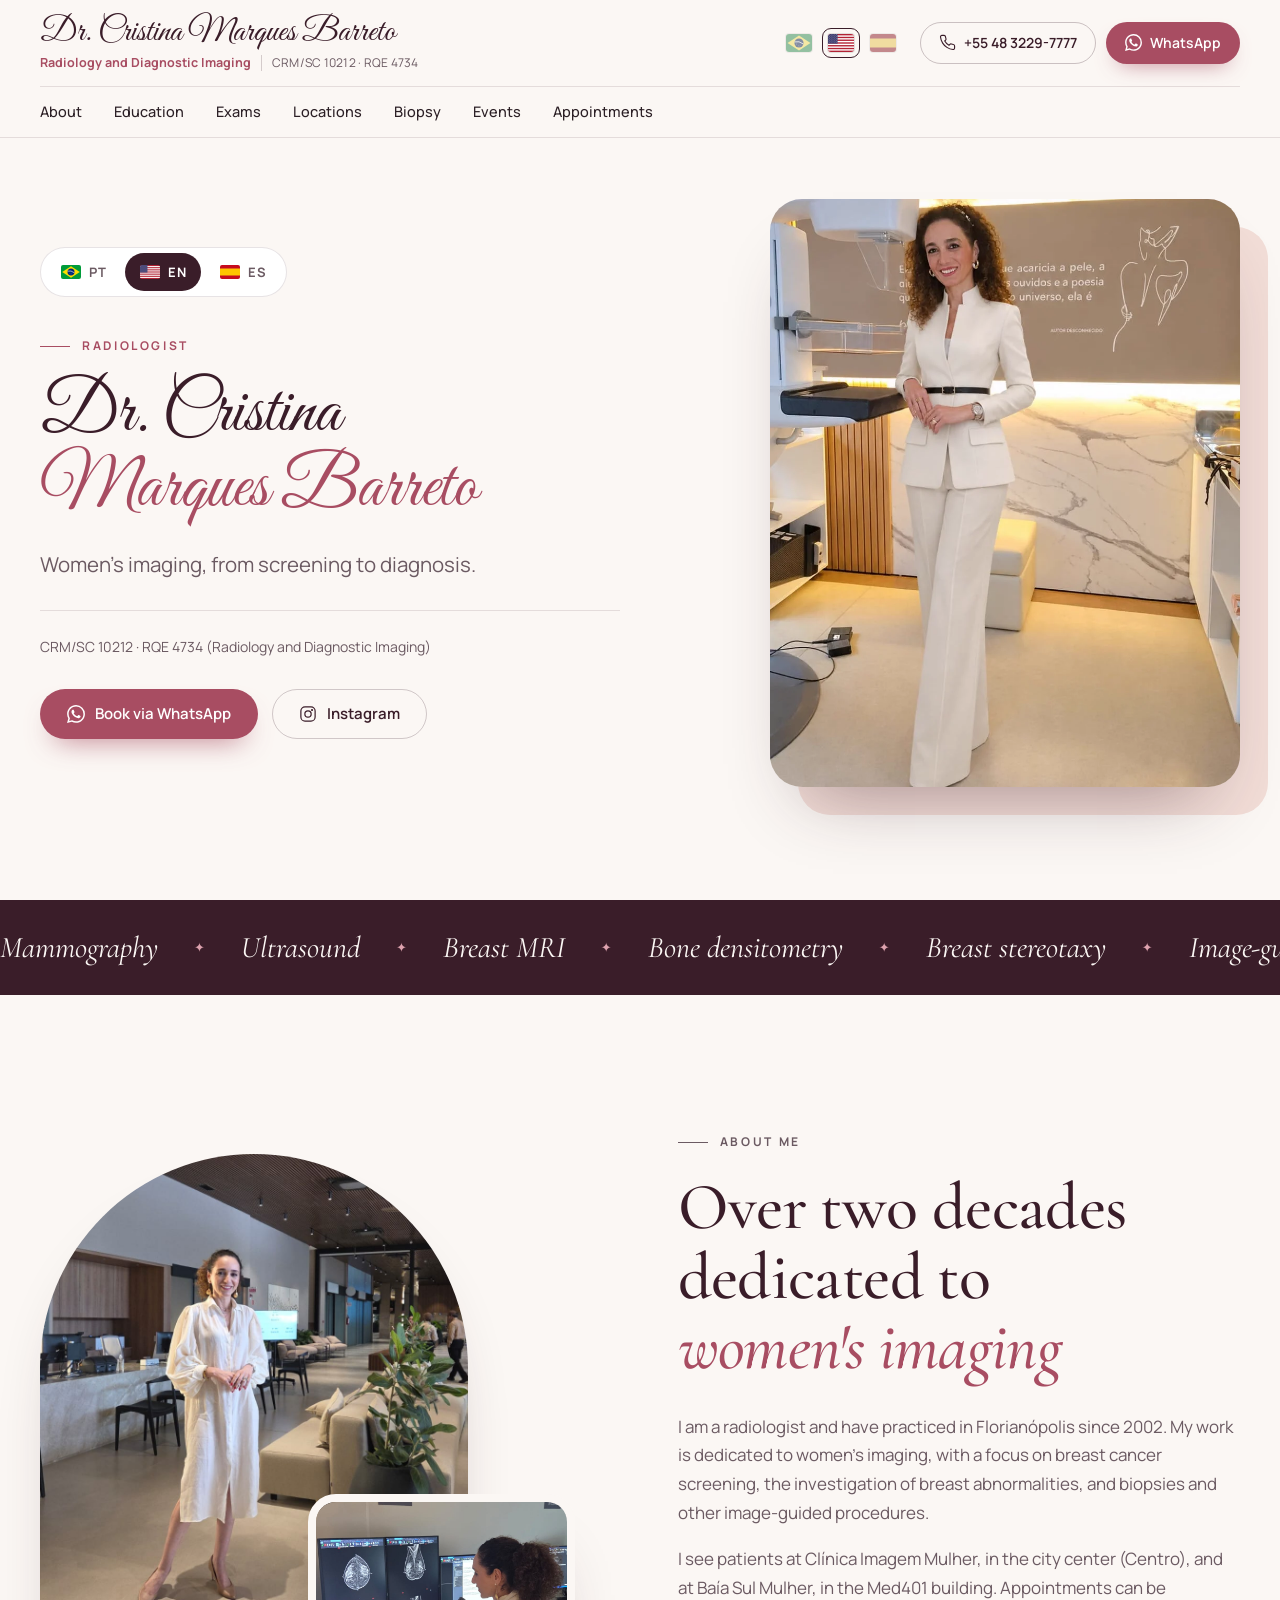
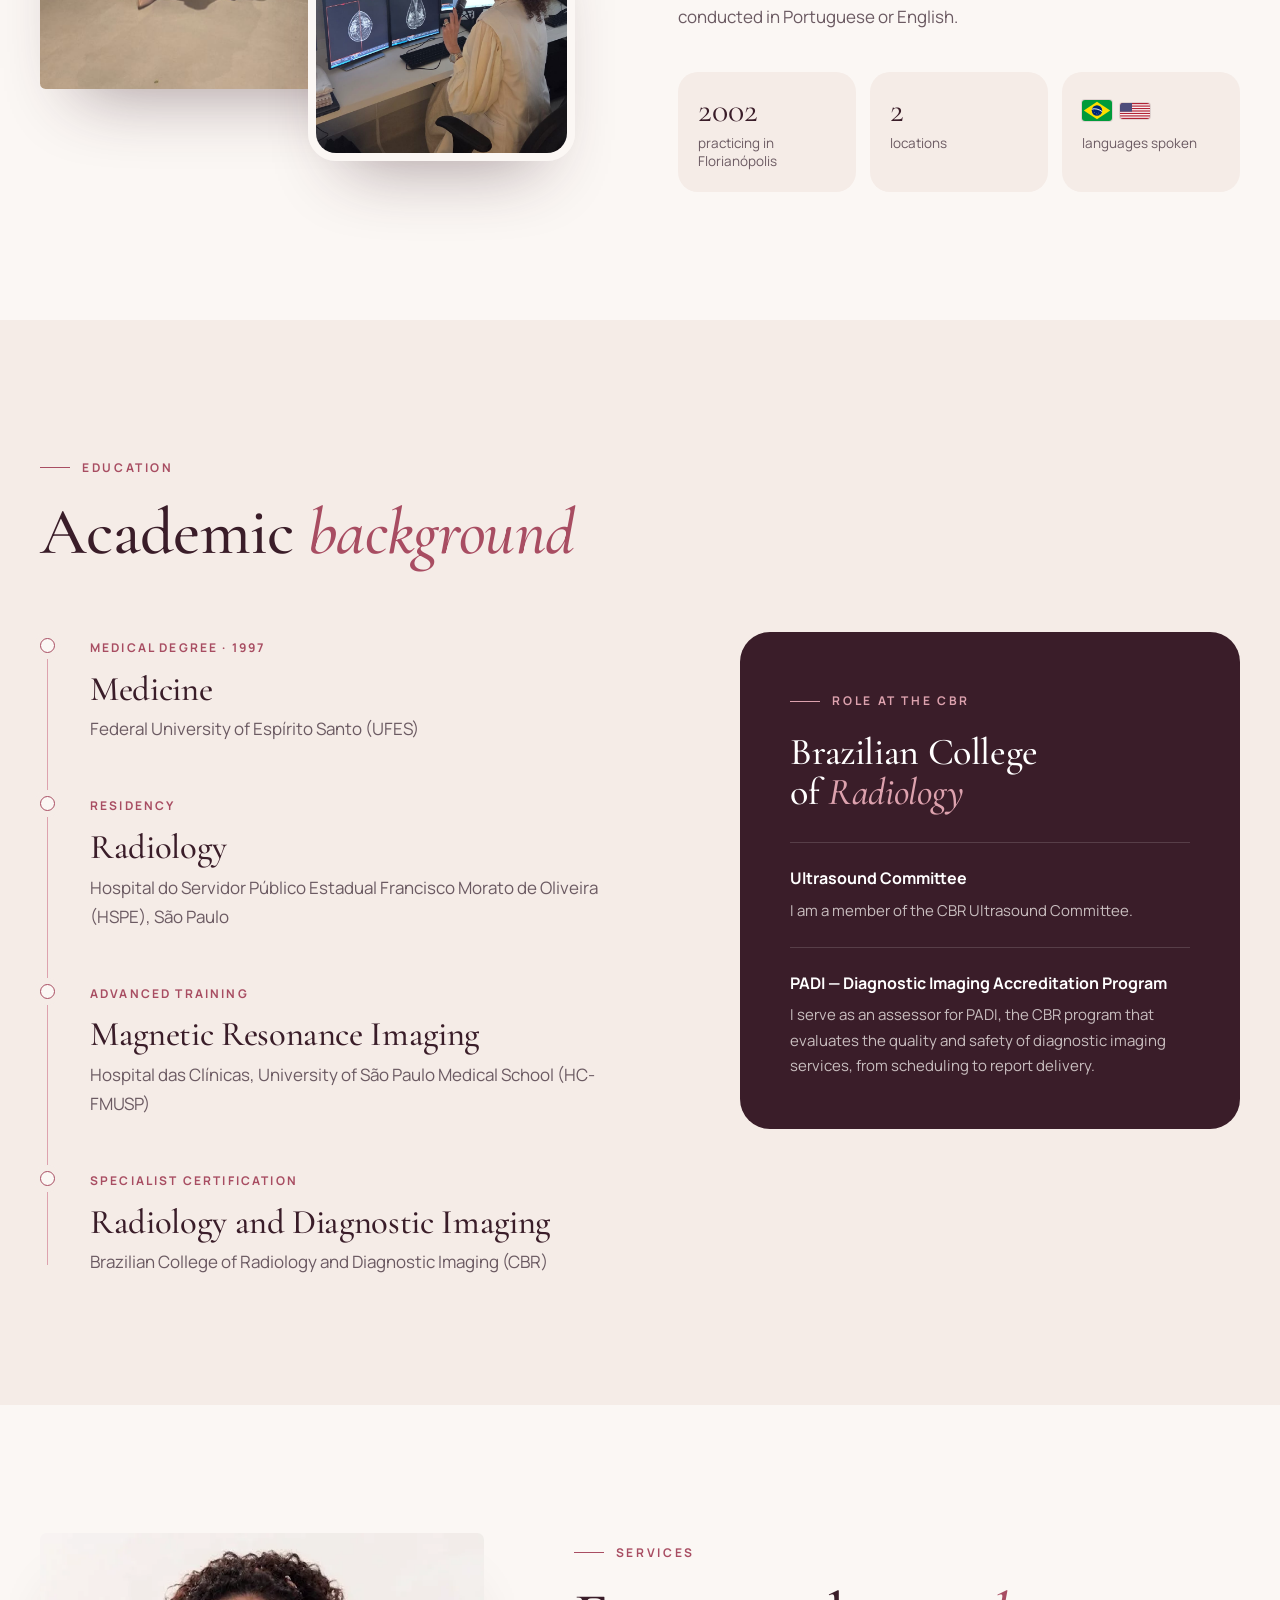
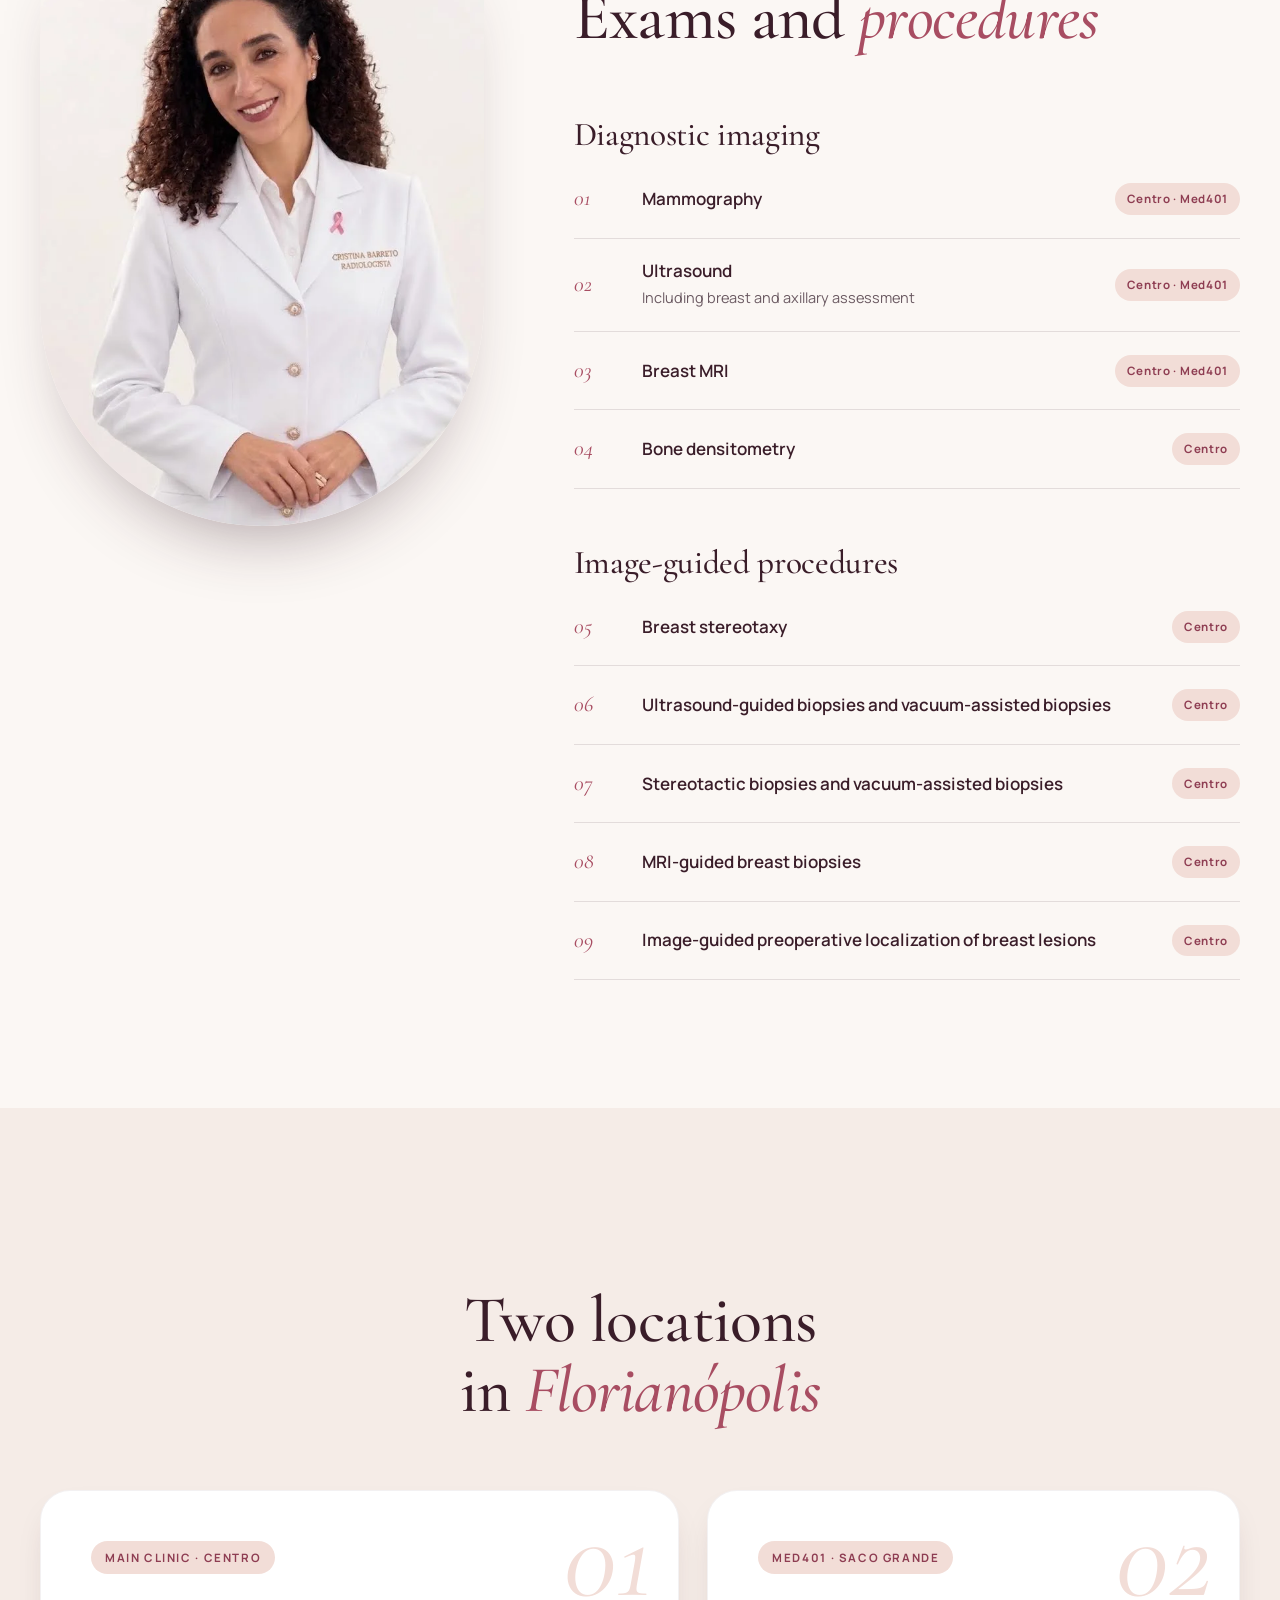
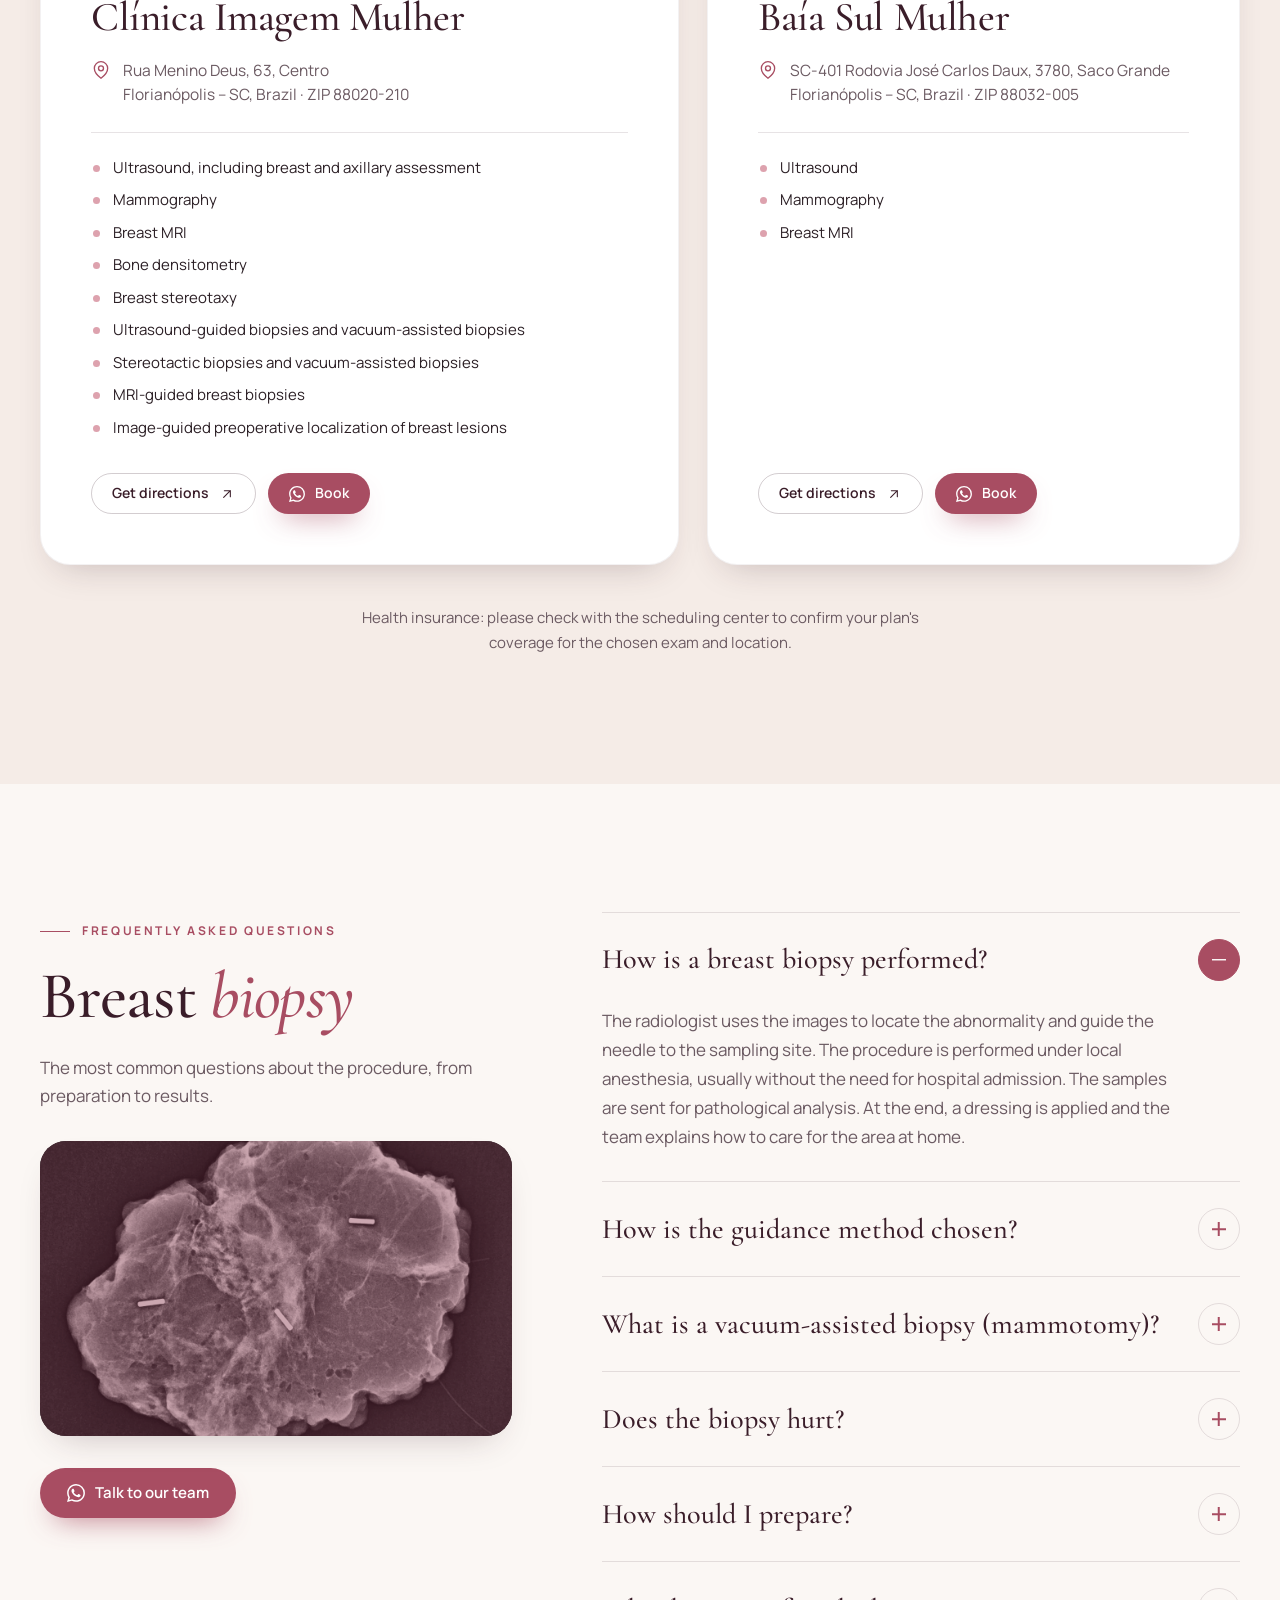
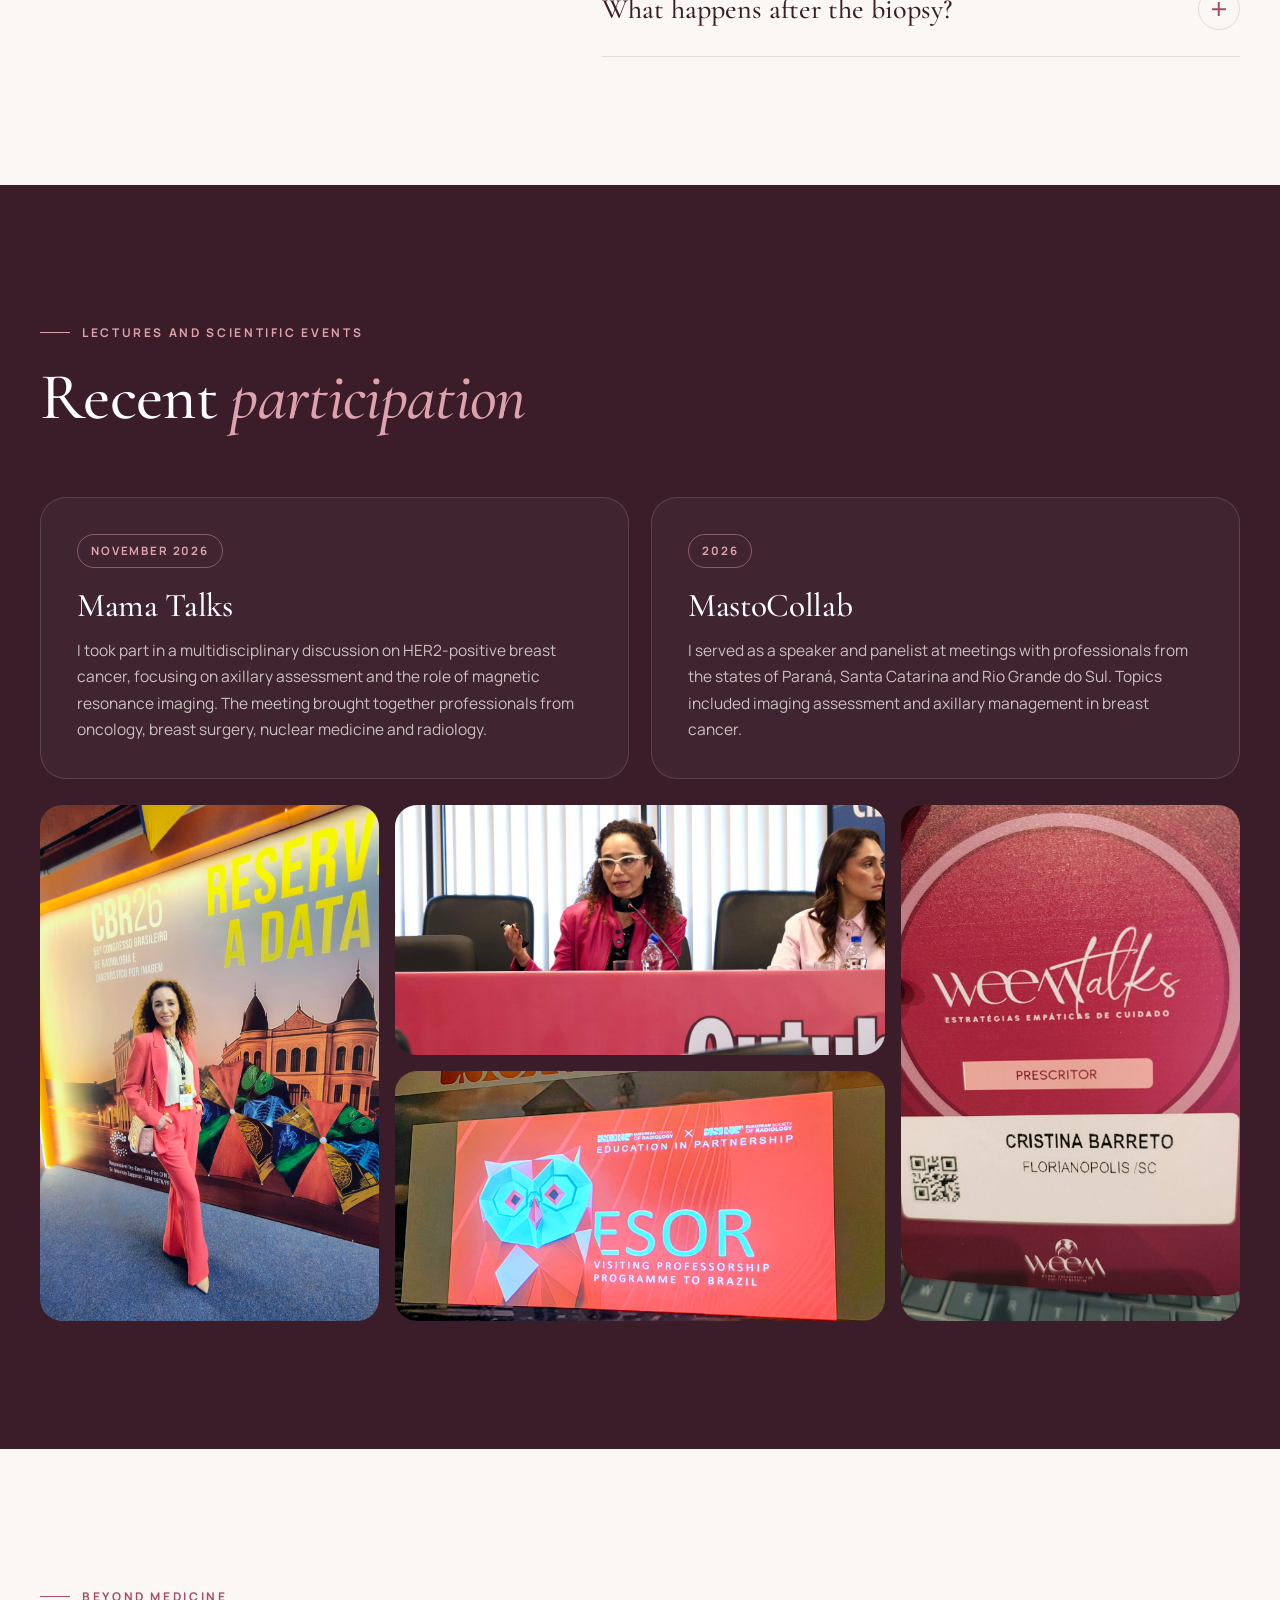
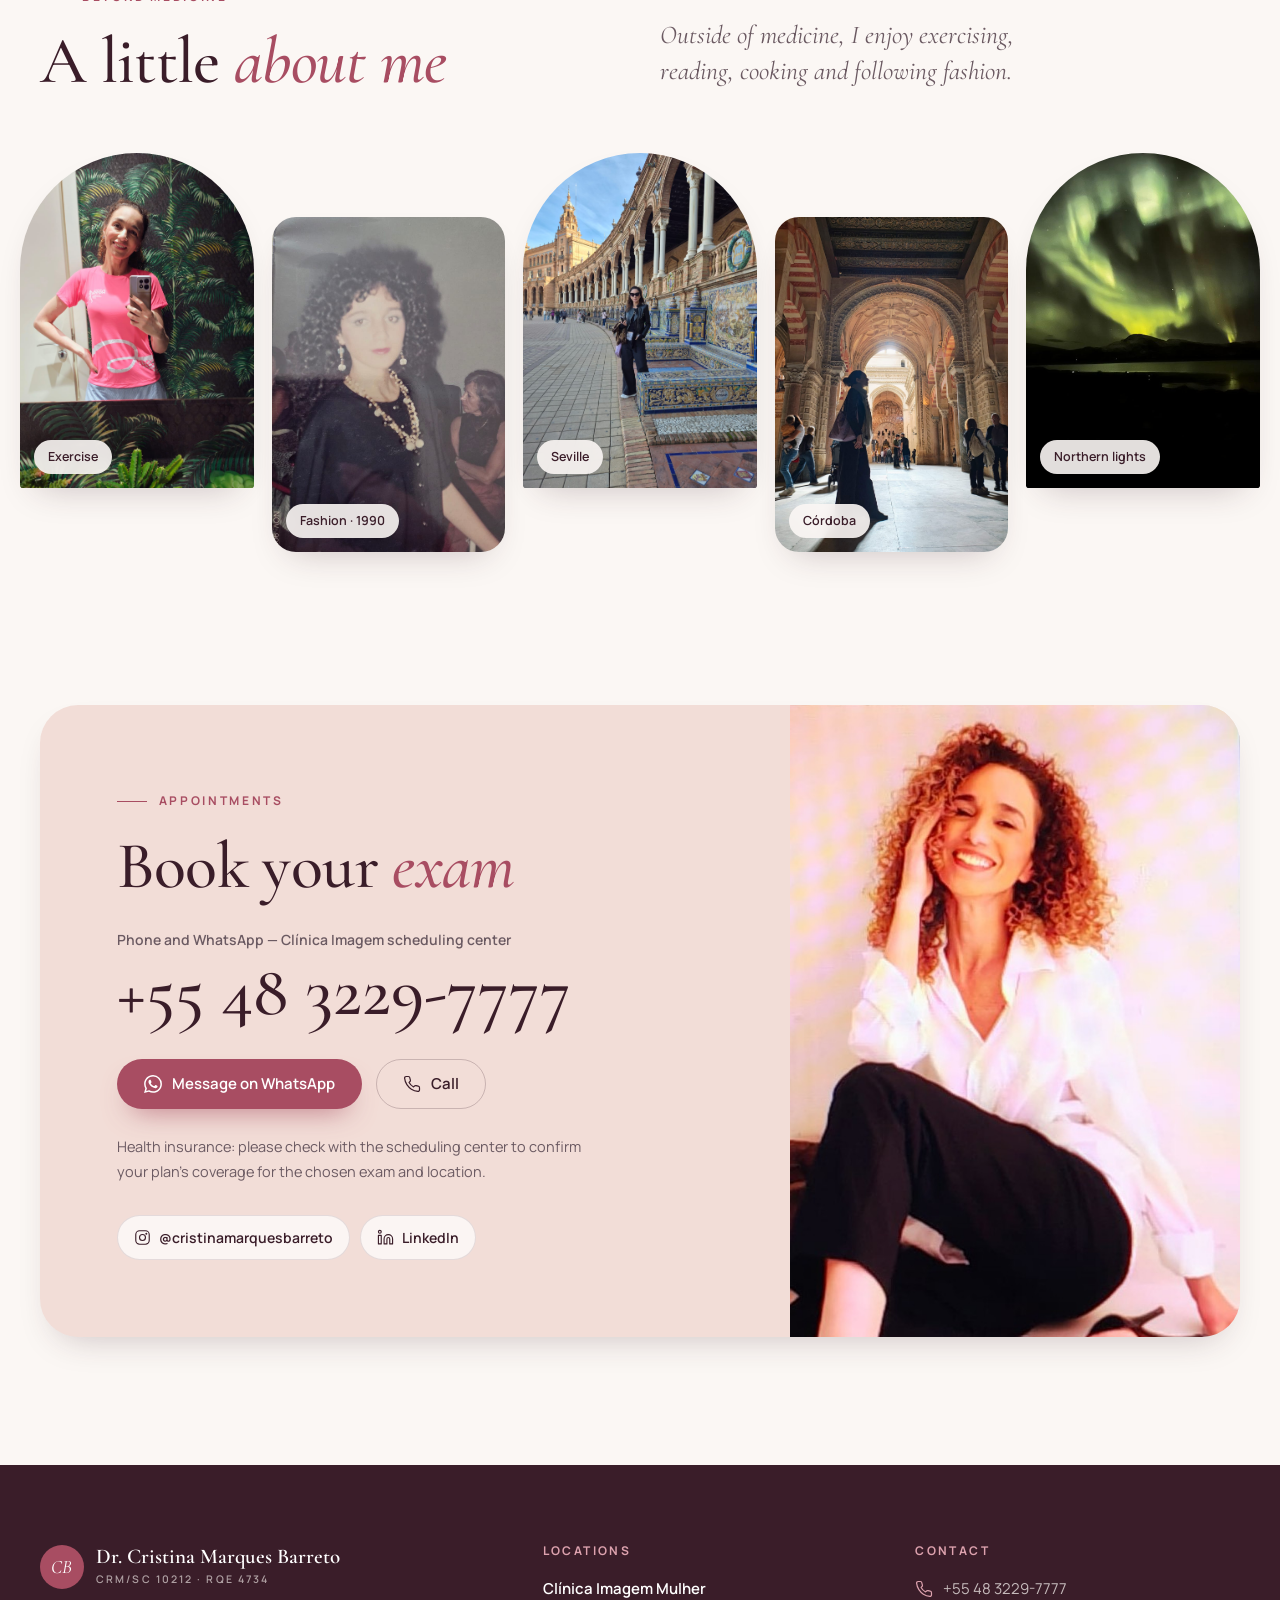
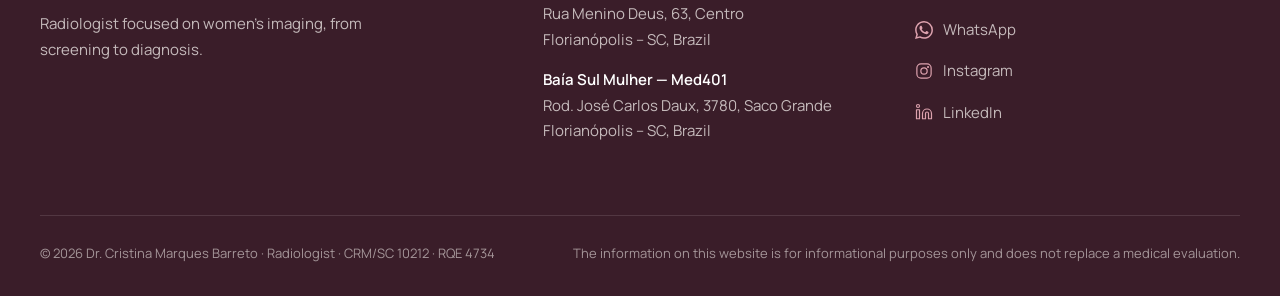
==== commit e0f2be50: "Troca fotos da capa e de Atuação" ====
--- a/en/index.html
+++ b/en/index.html
@@ -155,8 +155,8 @@
         </div>
 
         <figure class="hero-photo reveal" style="--d:.12s">
-          <img src="../assets/img/retrato-claro.webp" width="716" height="896" fetchpriority="high"
-               alt="Dr. Cristina Marques Barreto smiling, wearing a black leather blazer, with lit plants in the background">
+          <img src="../assets/img/retrato-conjunto.webp" width="900" height="1124" fetchpriority="high"
+               alt="Dr. Cristina Marques Barreto smiling, in a white suit, next to the mammography unit">
         </figure>
       </div>
     </section>
@@ -267,8 +267,8 @@
     <section class="section exames" id="exames">
       <div class="container exames-grid">
         <figure class="exames-photo reveal">
-          <img src="../assets/img/sala-mamografia.jpg" width="899" height="1599" loading="lazy" decoding="async"
-               alt="Dr. Cristina next to the mammography unit in the exam room">
+          <img src="../assets/img/retrato-claro.webp" width="716" height="896" loading="lazy" decoding="async"
+               alt="Dr. Cristina in a white coat, smiling">
         </figure>
 
         <div class="exames-content">
--- a/assets/css/style.css
+++ b/assets/css/style.css
@@ -491,7 +491,7 @@
   border-radius: 30px 30px 999px 999px;
   box-shadow: var(--shadow);
 }
-.exames-photo img { width: 100%; height: 100%; object-fit: cover; object-position: 50% 58%; }
+.exames-photo img { width: 100%; height: 100%; object-fit: cover; object-position: 50% 30%; }
 
 .ex-group + .ex-group { margin-top: 56px; }
 .ex-group h3 { margin-bottom: 8px; font-size: clamp(28px, 2.6vw, 34px); }
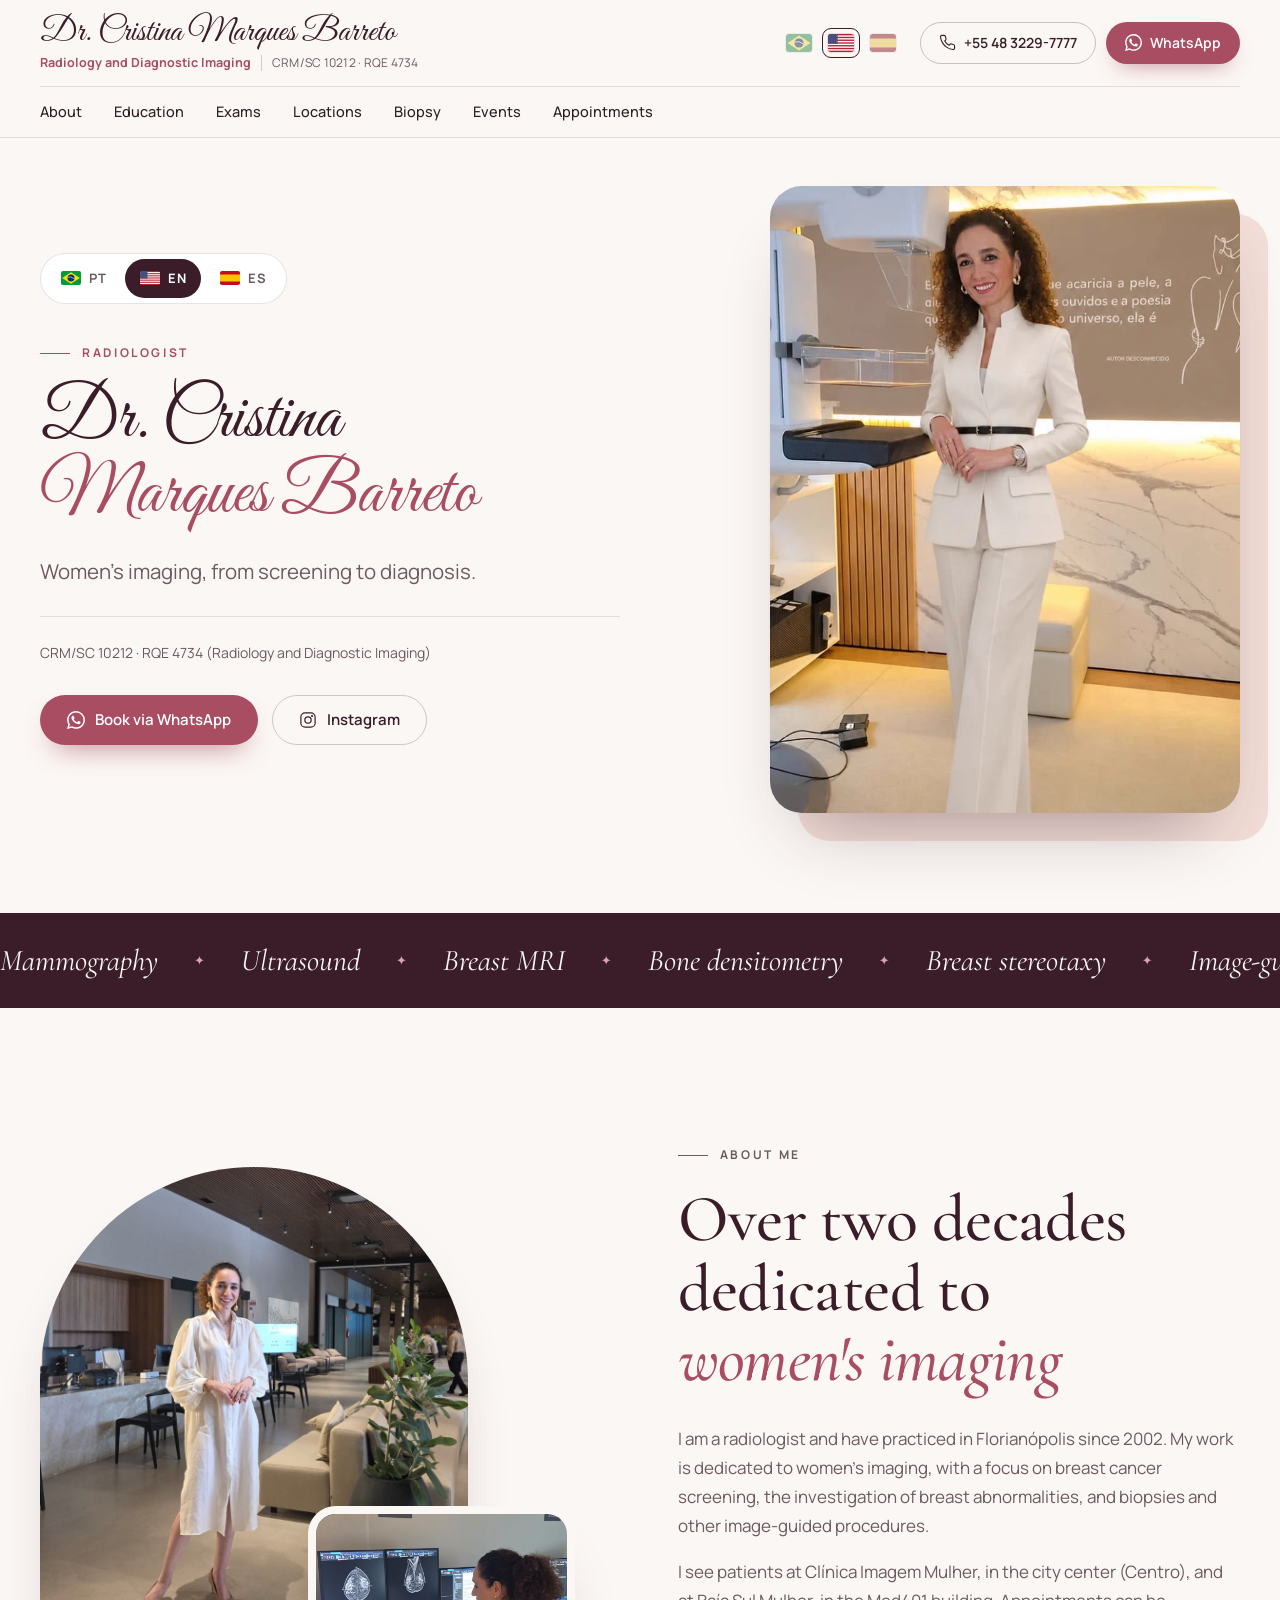
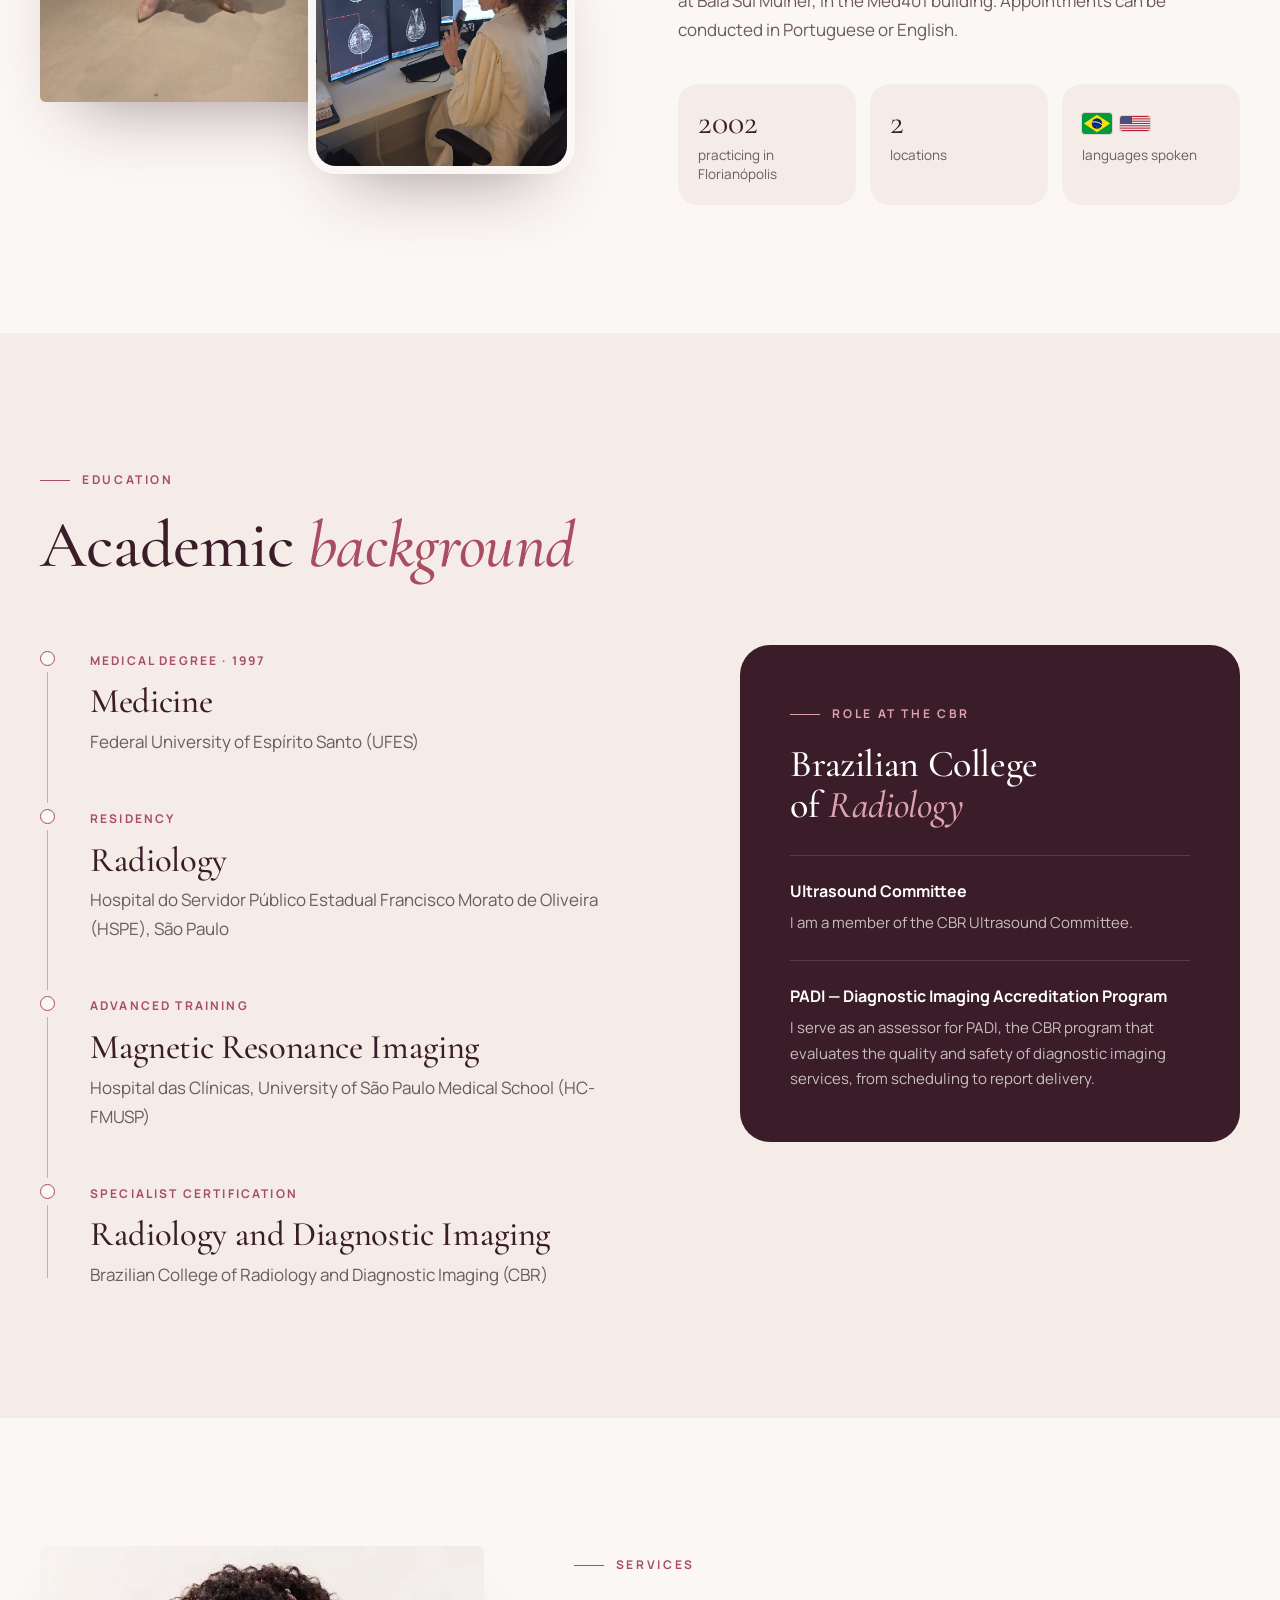
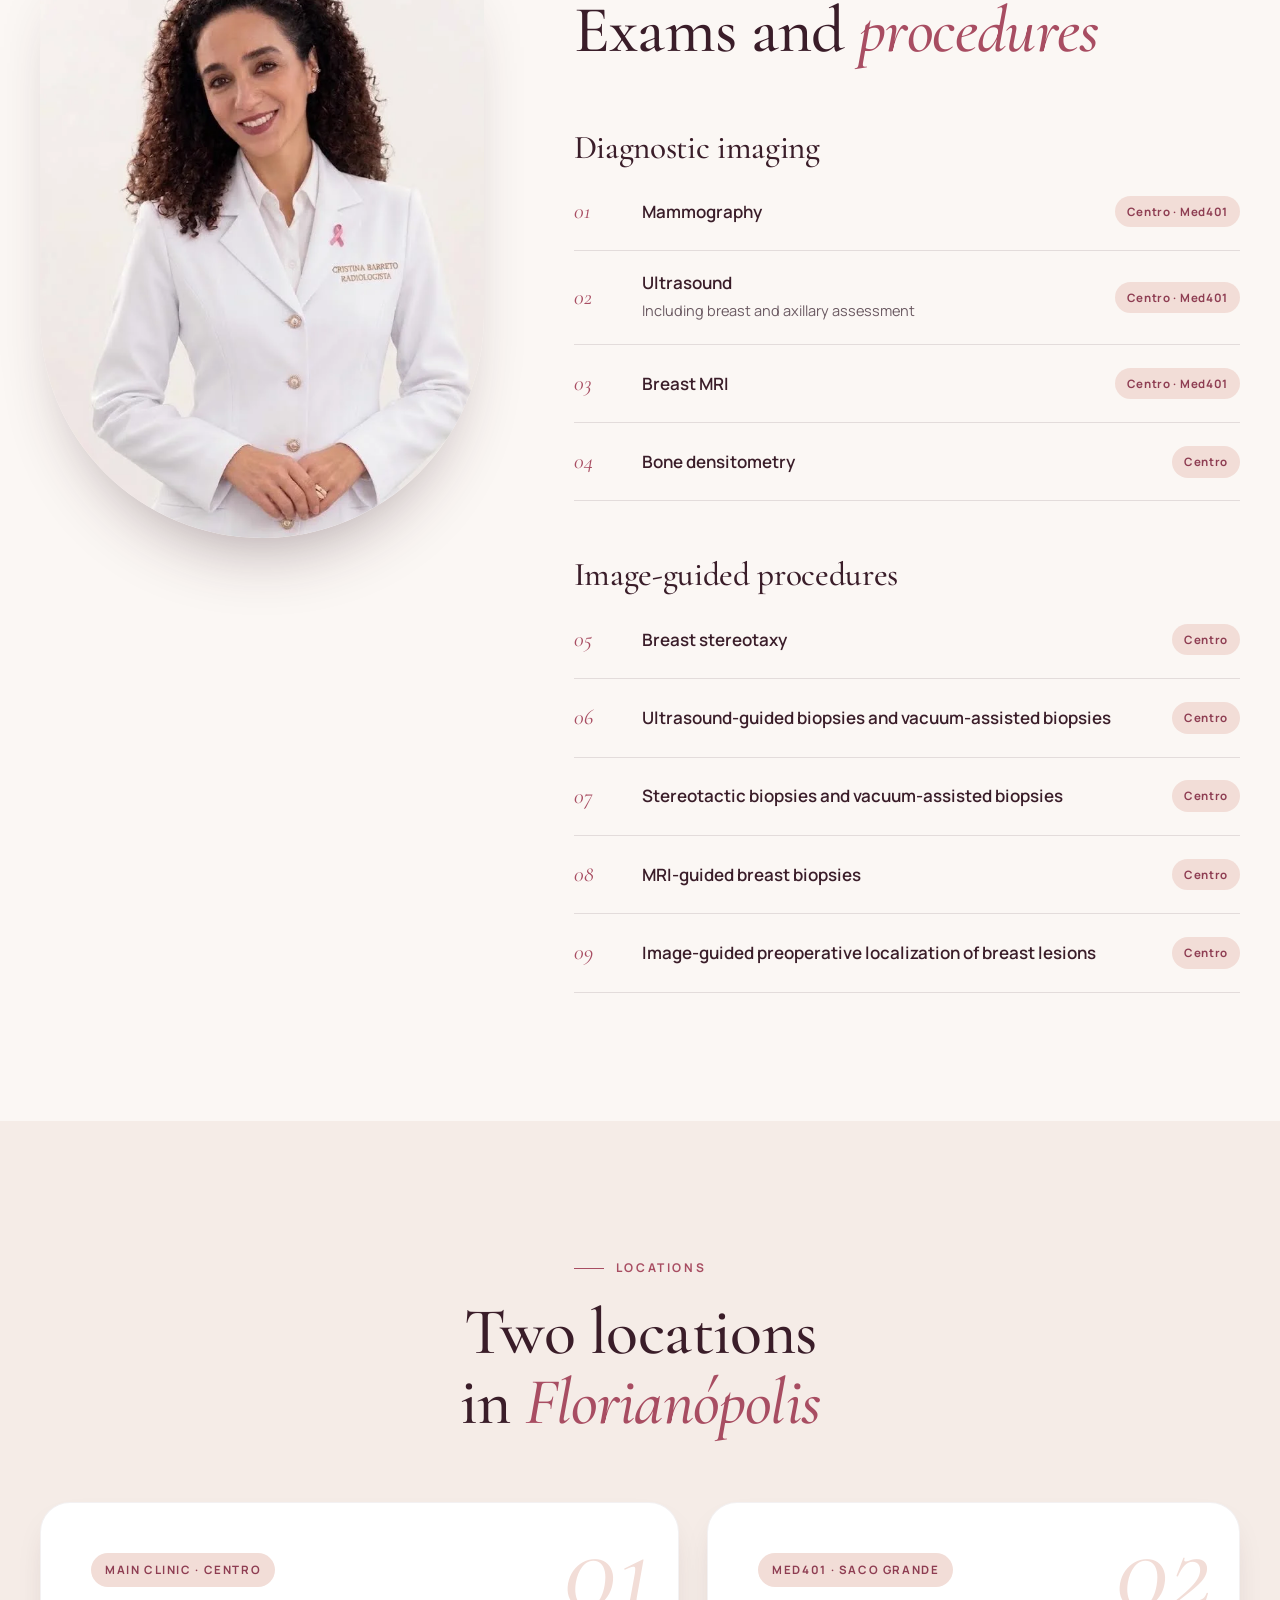
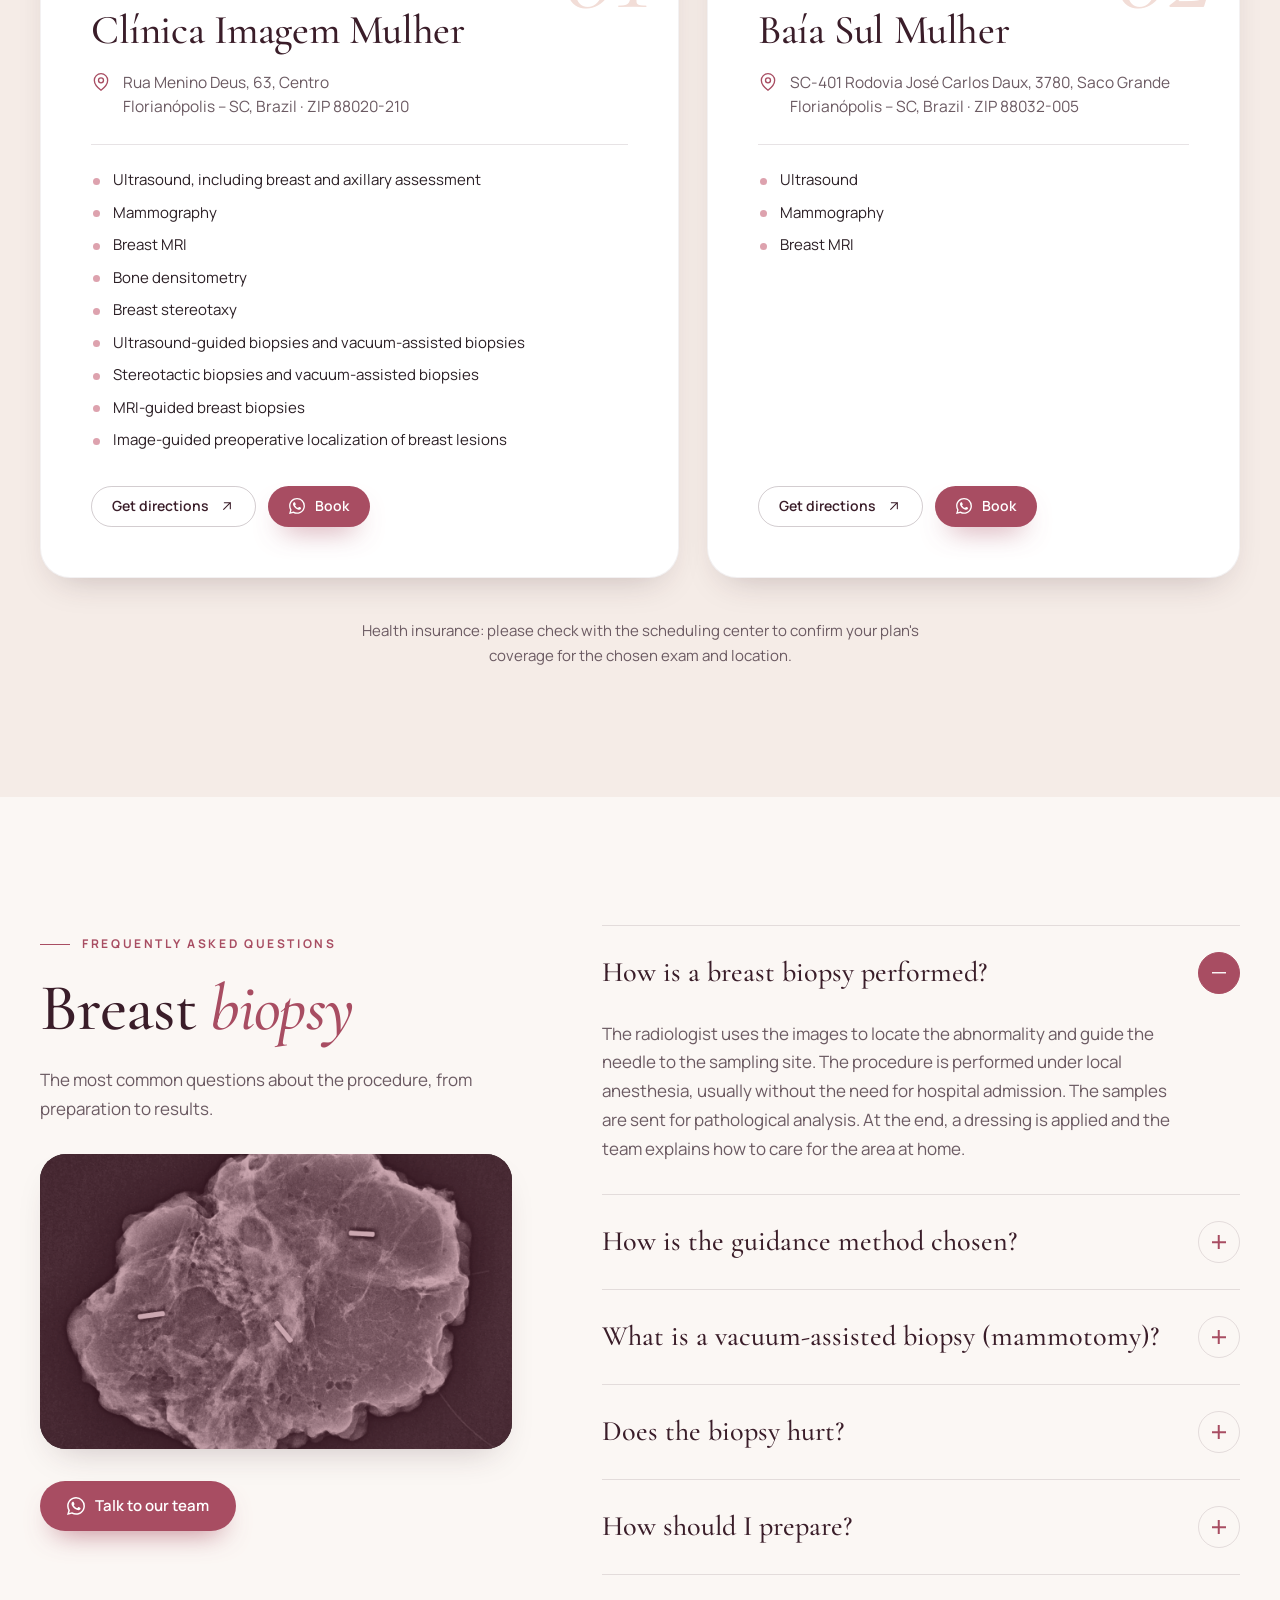
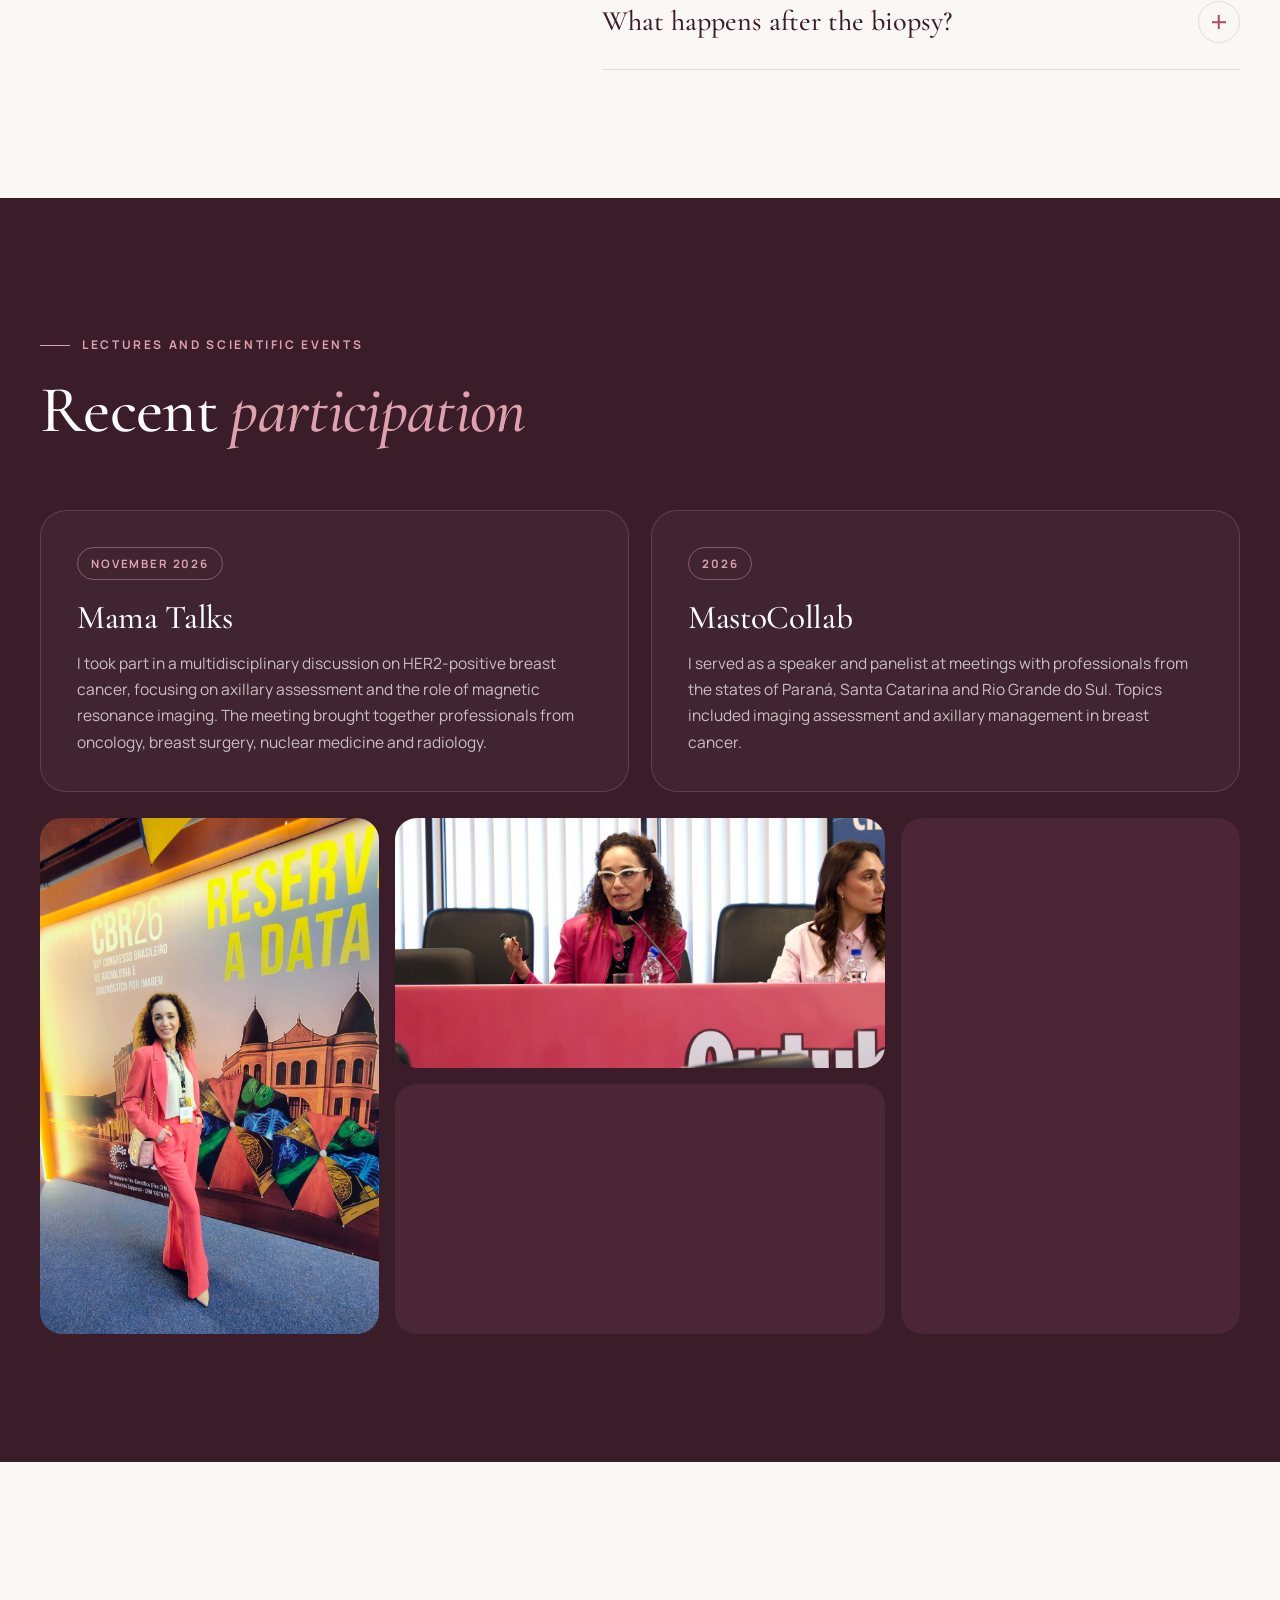
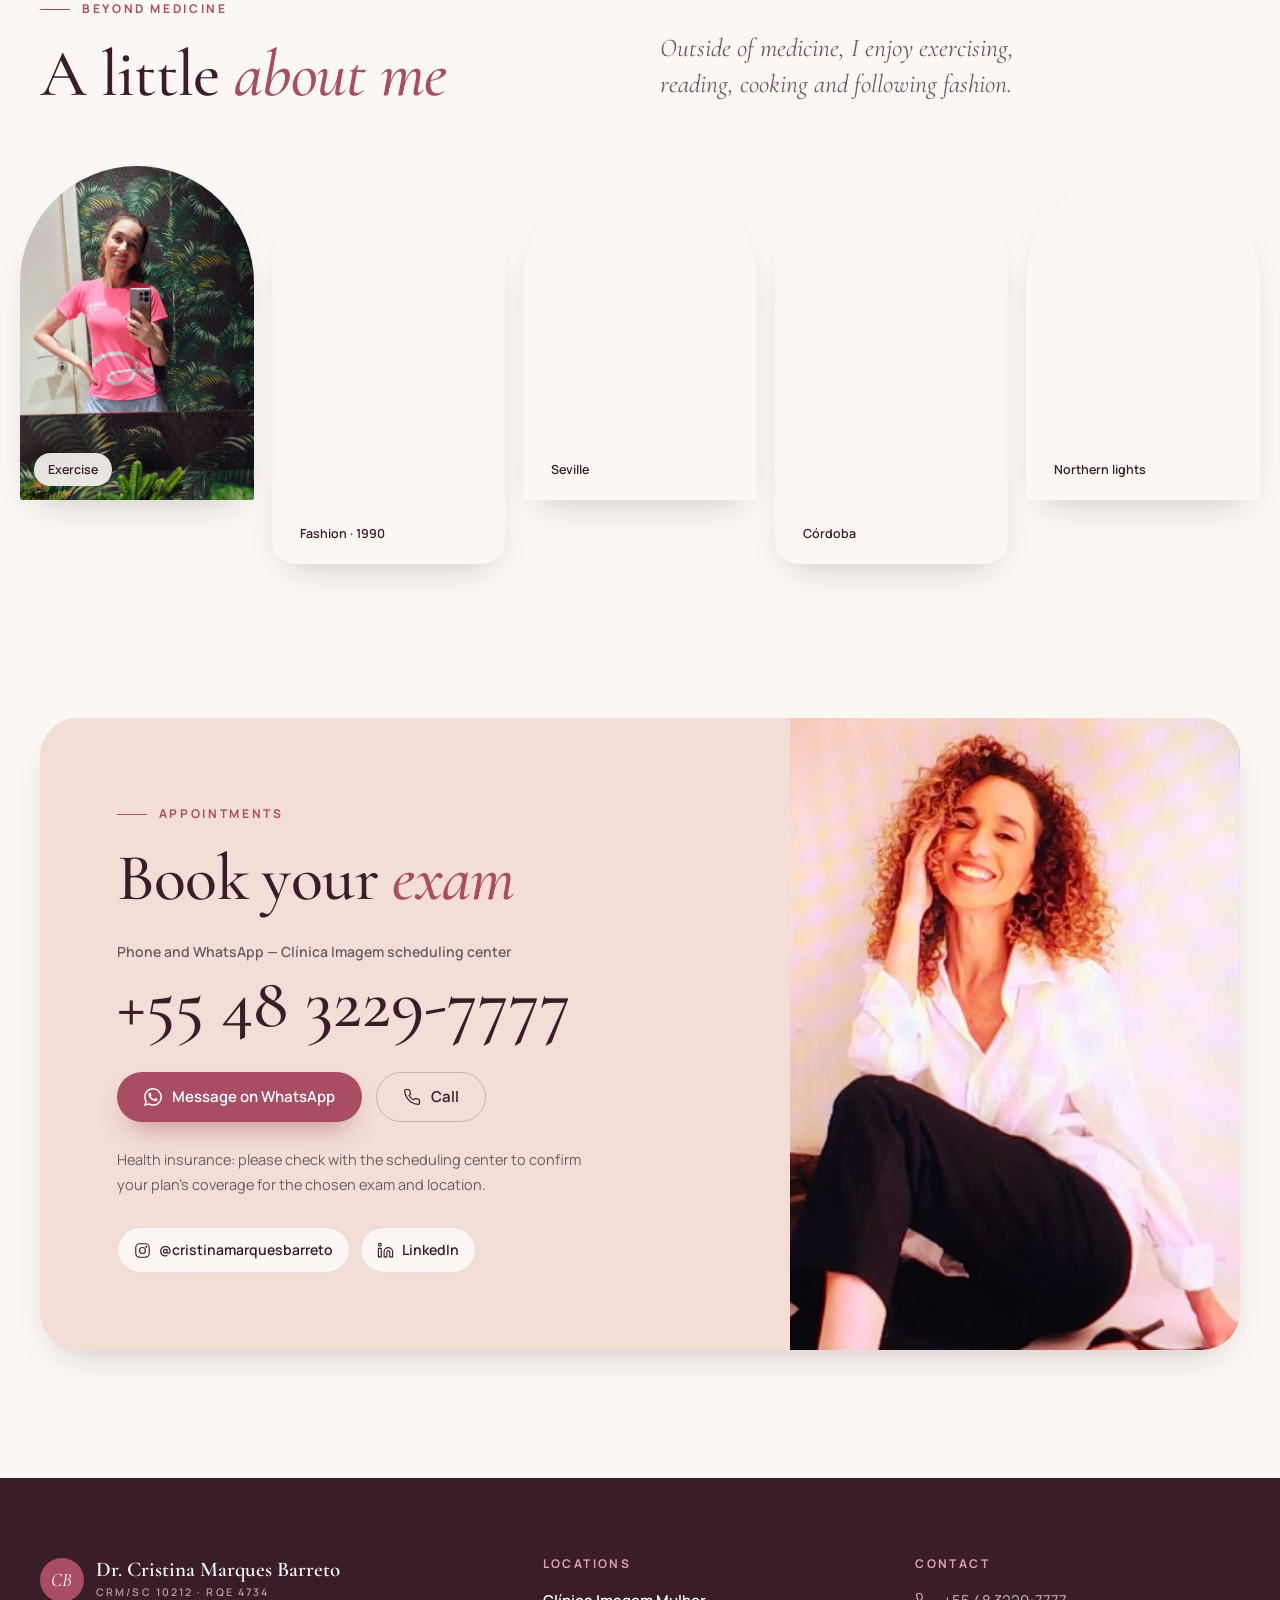
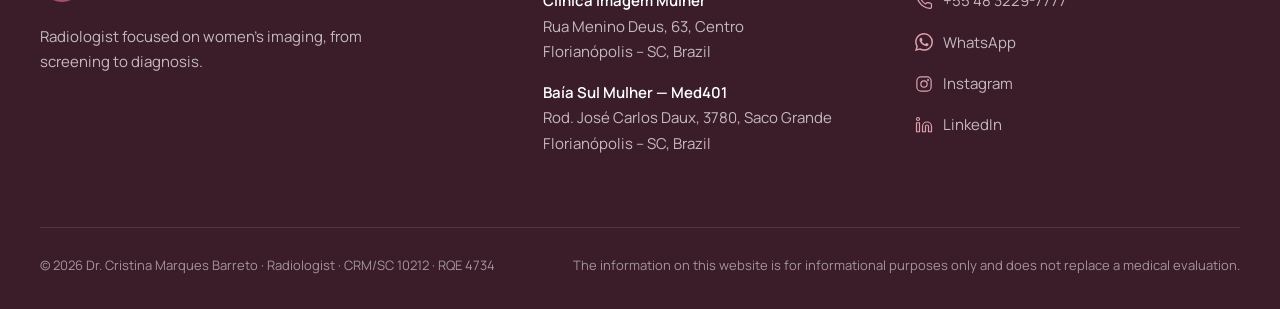
==== commit 0137305f: "Centraliza ela na foto da capa" ====
--- a/en/index.html
+++ b/en/index.html
@@ -155,7 +155,7 @@
         </div>
 
         <figure class="hero-photo reveal" style="--d:.12s">
-          <img src="../assets/img/retrato-conjunto.webp" width="900" height="1124" fetchpriority="high"
+          <img src="../assets/img/retrato-conjunto.webp" width="750" height="1000" fetchpriority="high"
                alt="Dr. Cristina Marques Barreto smiling, in a white suit, next to the mammography unit">
         </figure>
       </div>
--- a/assets/css/style.css
+++ b/assets/css/style.css
@@ -347,9 +347,9 @@
 }
 .hero-photo img {
   width: 100%;
-  aspect-ratio: 4 / 5;
+  aspect-ratio: 3 / 4;
   object-fit: cover;
-  object-position: 50% 10%;
+  object-position: 50% 50%;
   border-radius: 32px;
   box-shadow: var(--shadow);
 }
@@ -913,7 +913,7 @@
   .hero-grid { grid-template-columns: 1fr; gap: 72px; }
   .hero-copy { text-align: left; }
   .hero-photo { order: -1; justify-self: start; width: calc(100% - 28px); }
-  .hero-photo img { aspect-ratio: 4 / 5; object-position: 50% 10%; }
+  .hero-photo img { aspect-ratio: 3 / 4; object-position: 50% 50%; }
 
   .about-grid,
   .formacao-grid,
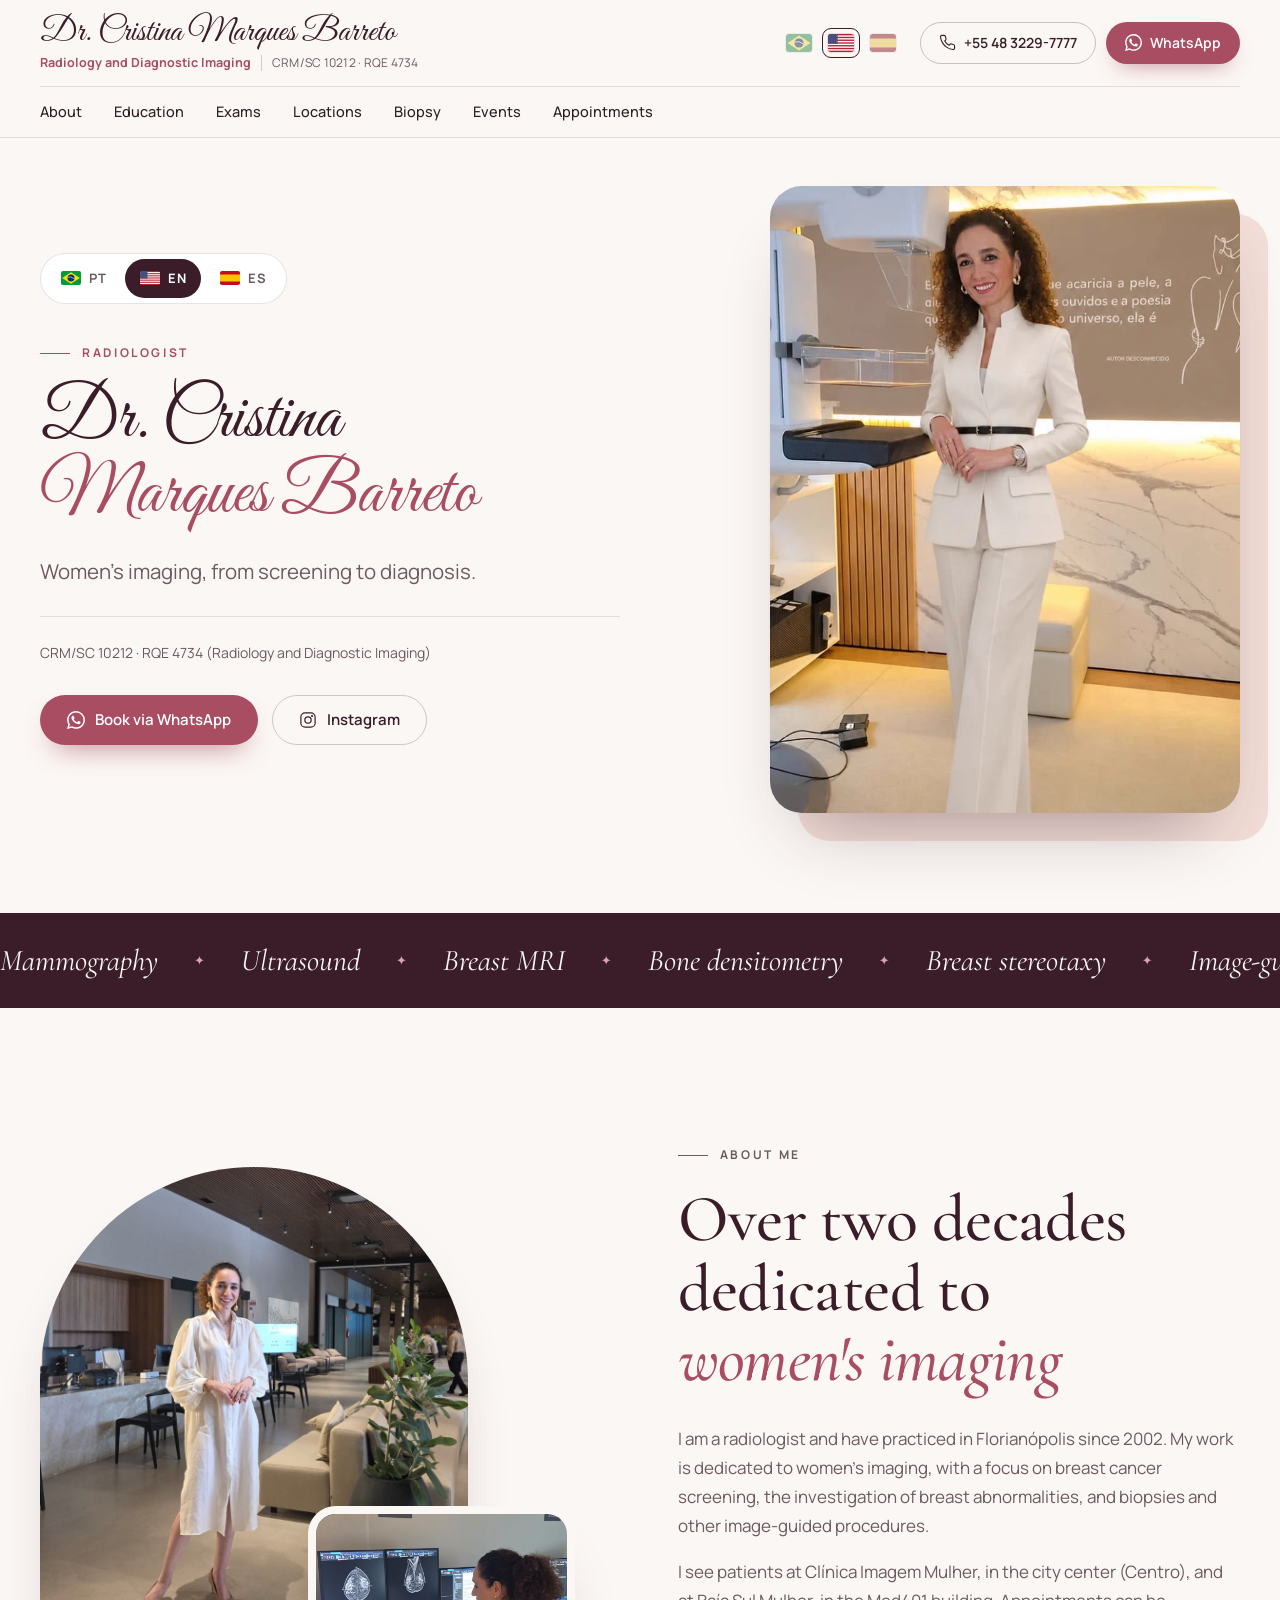
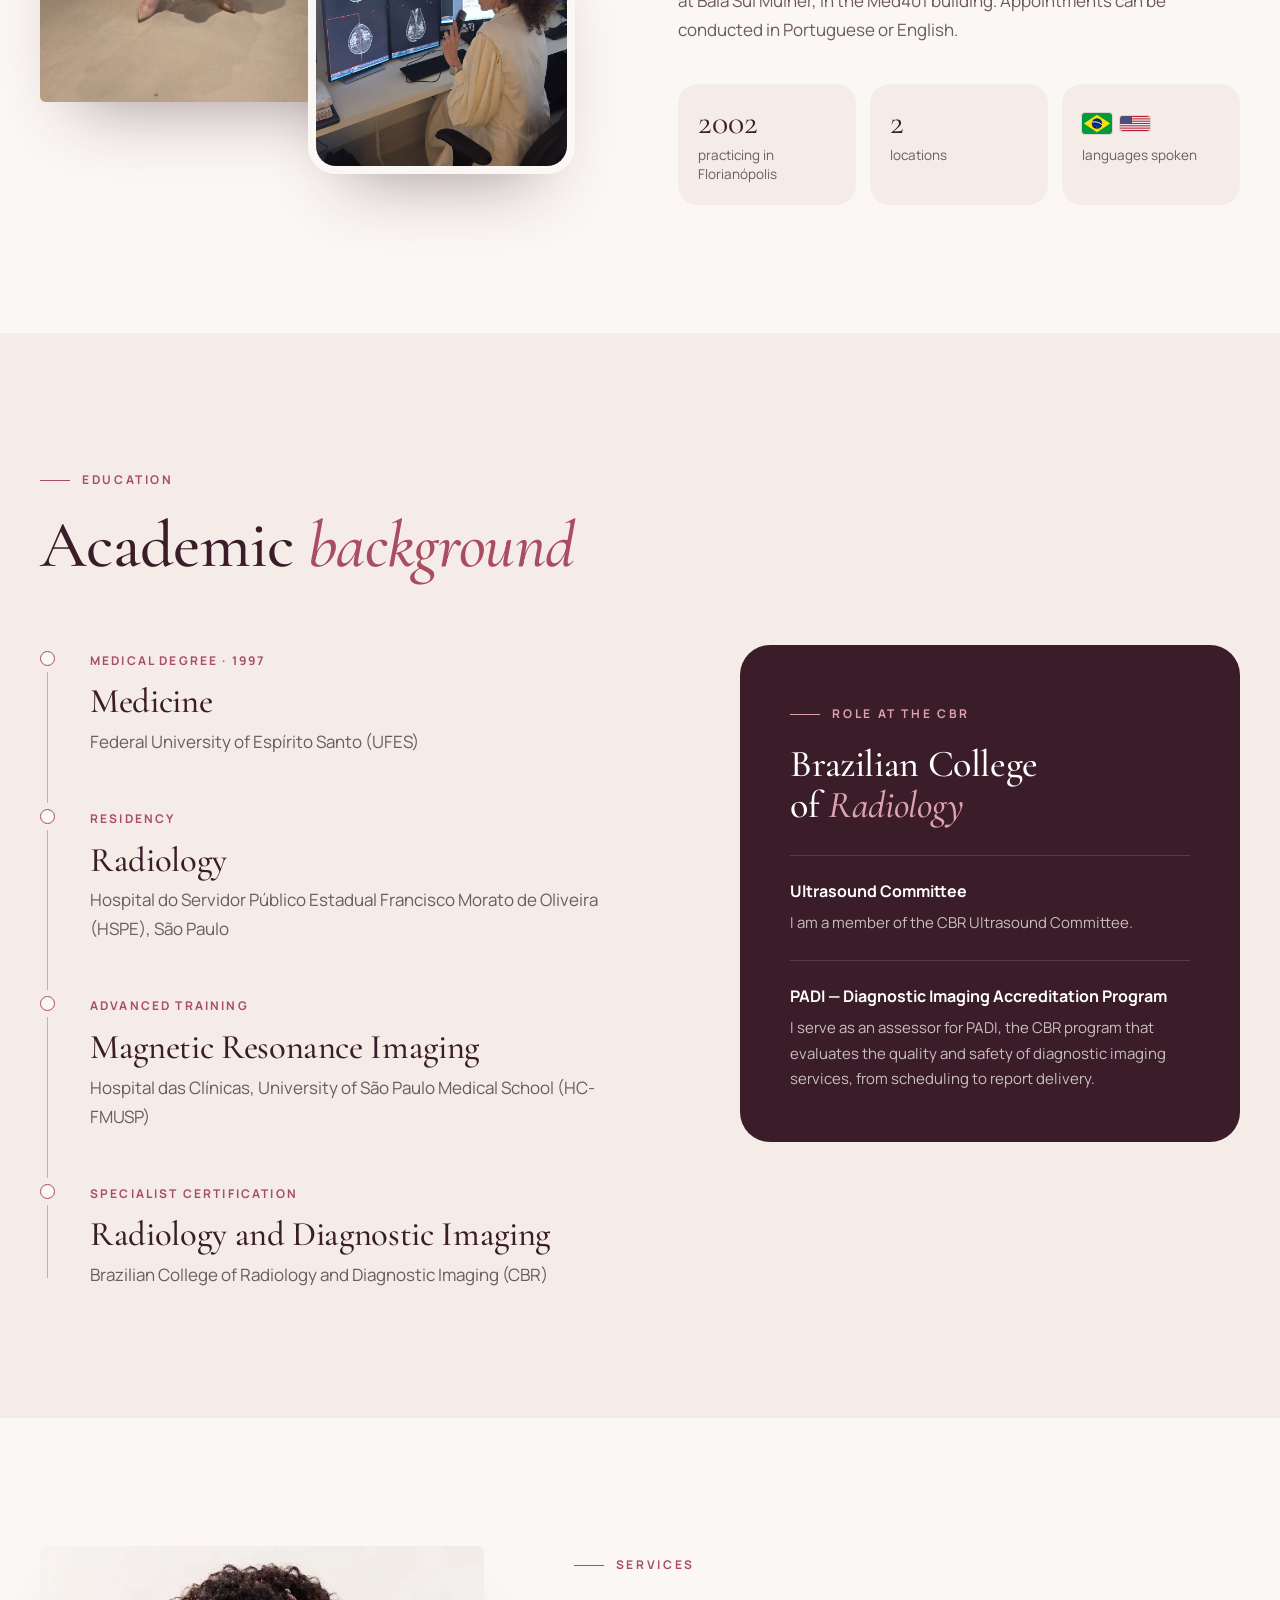
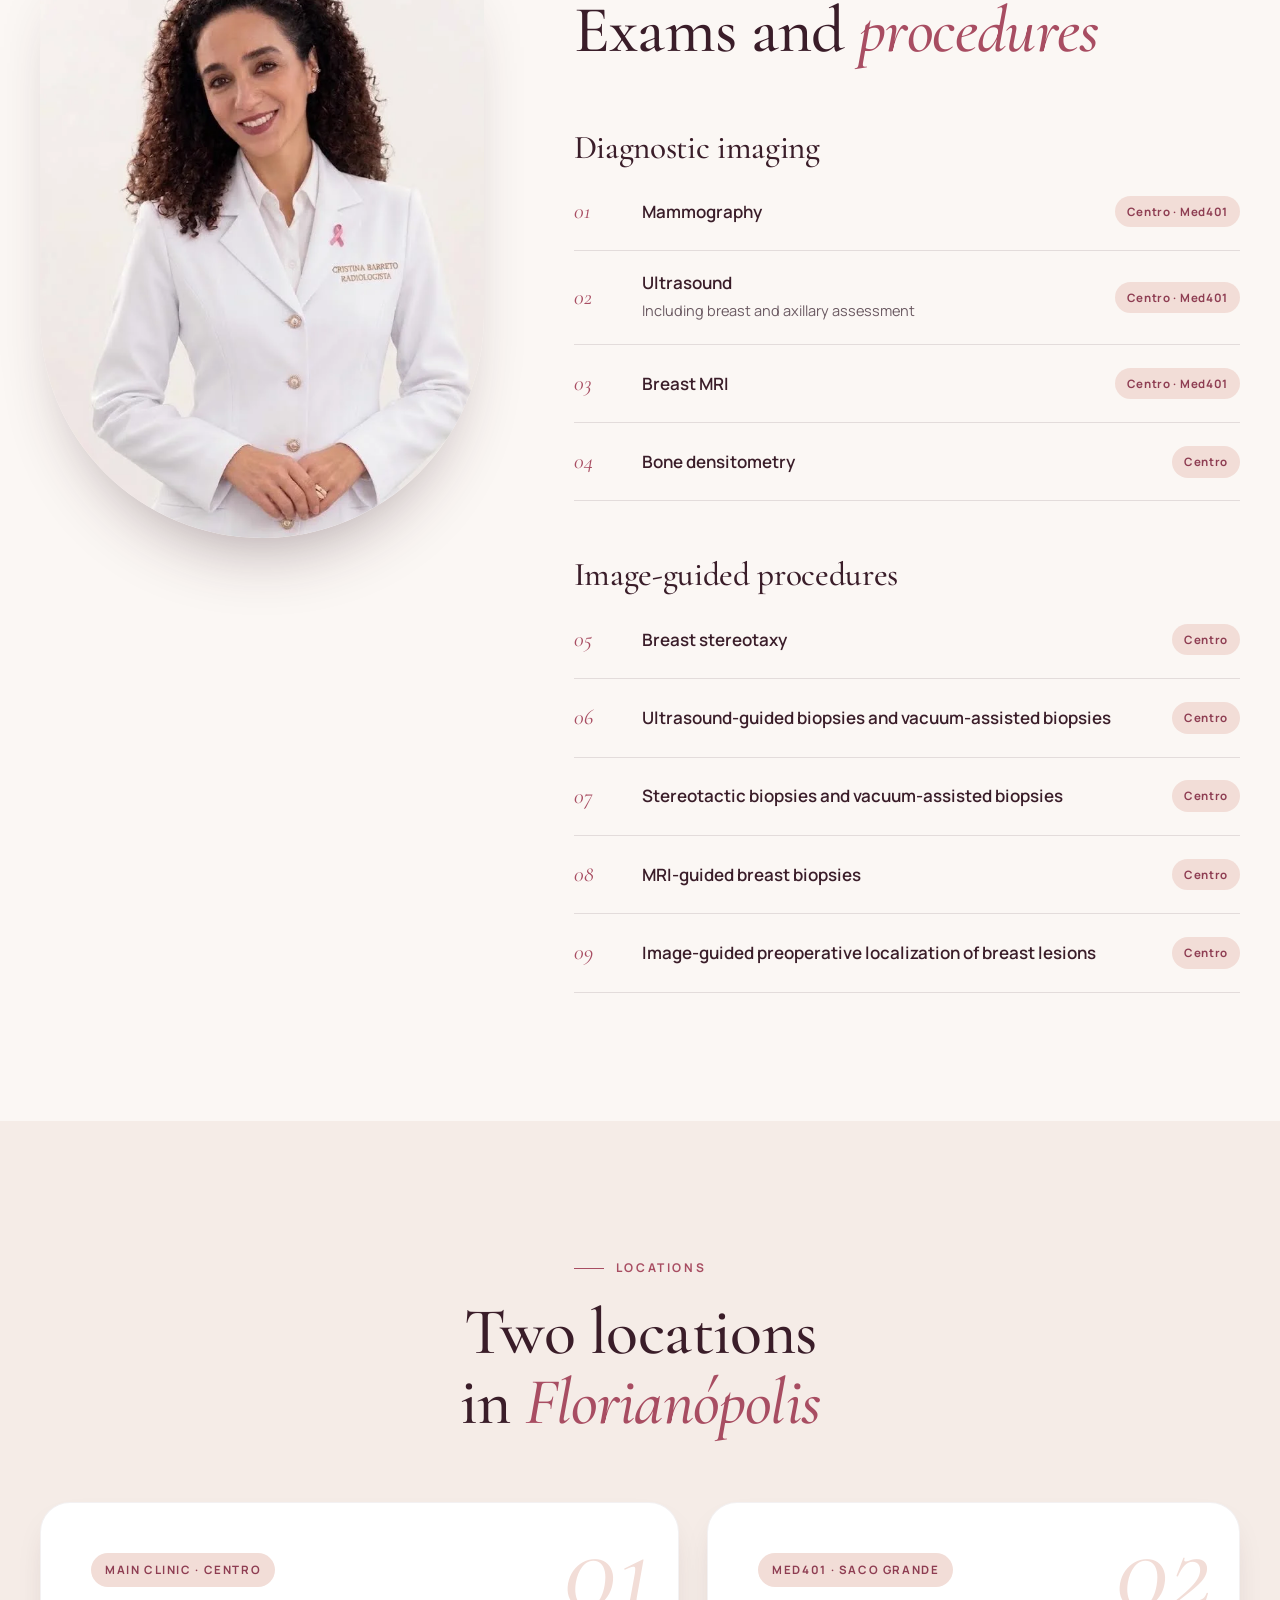
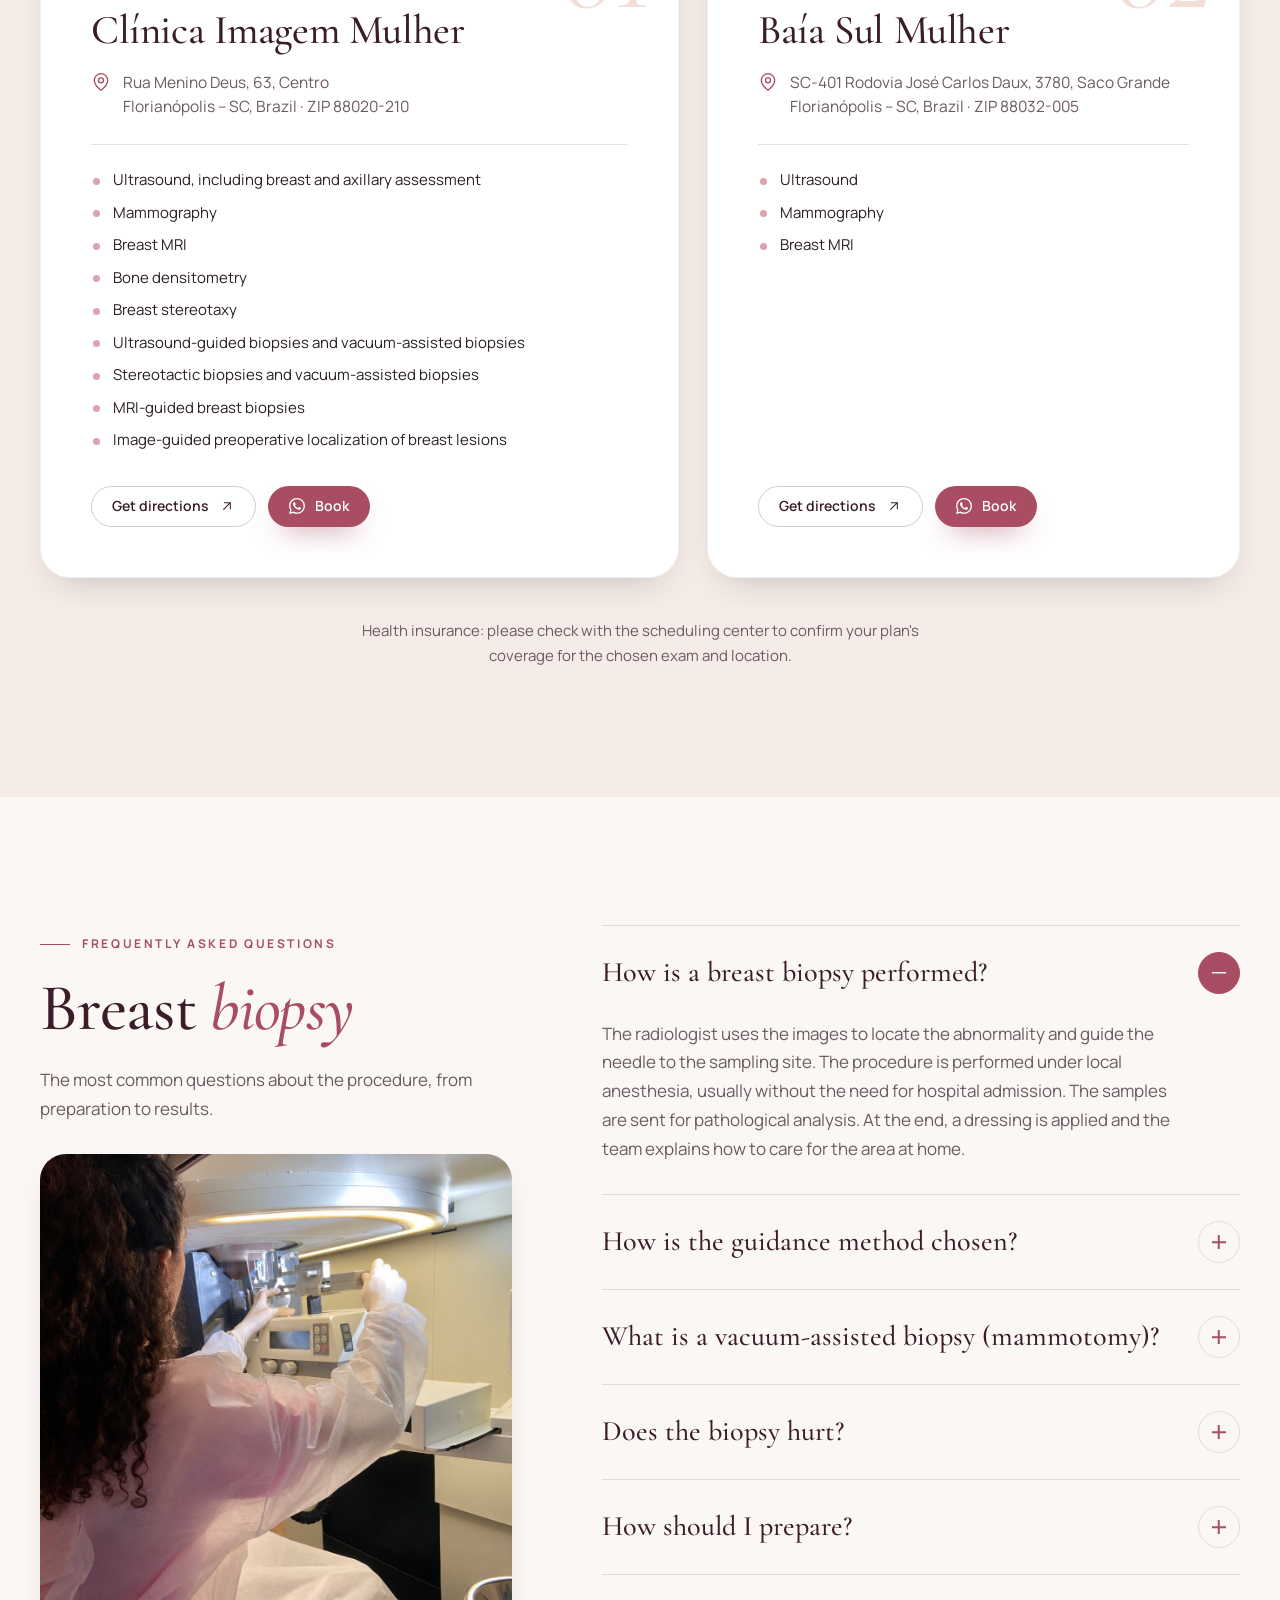
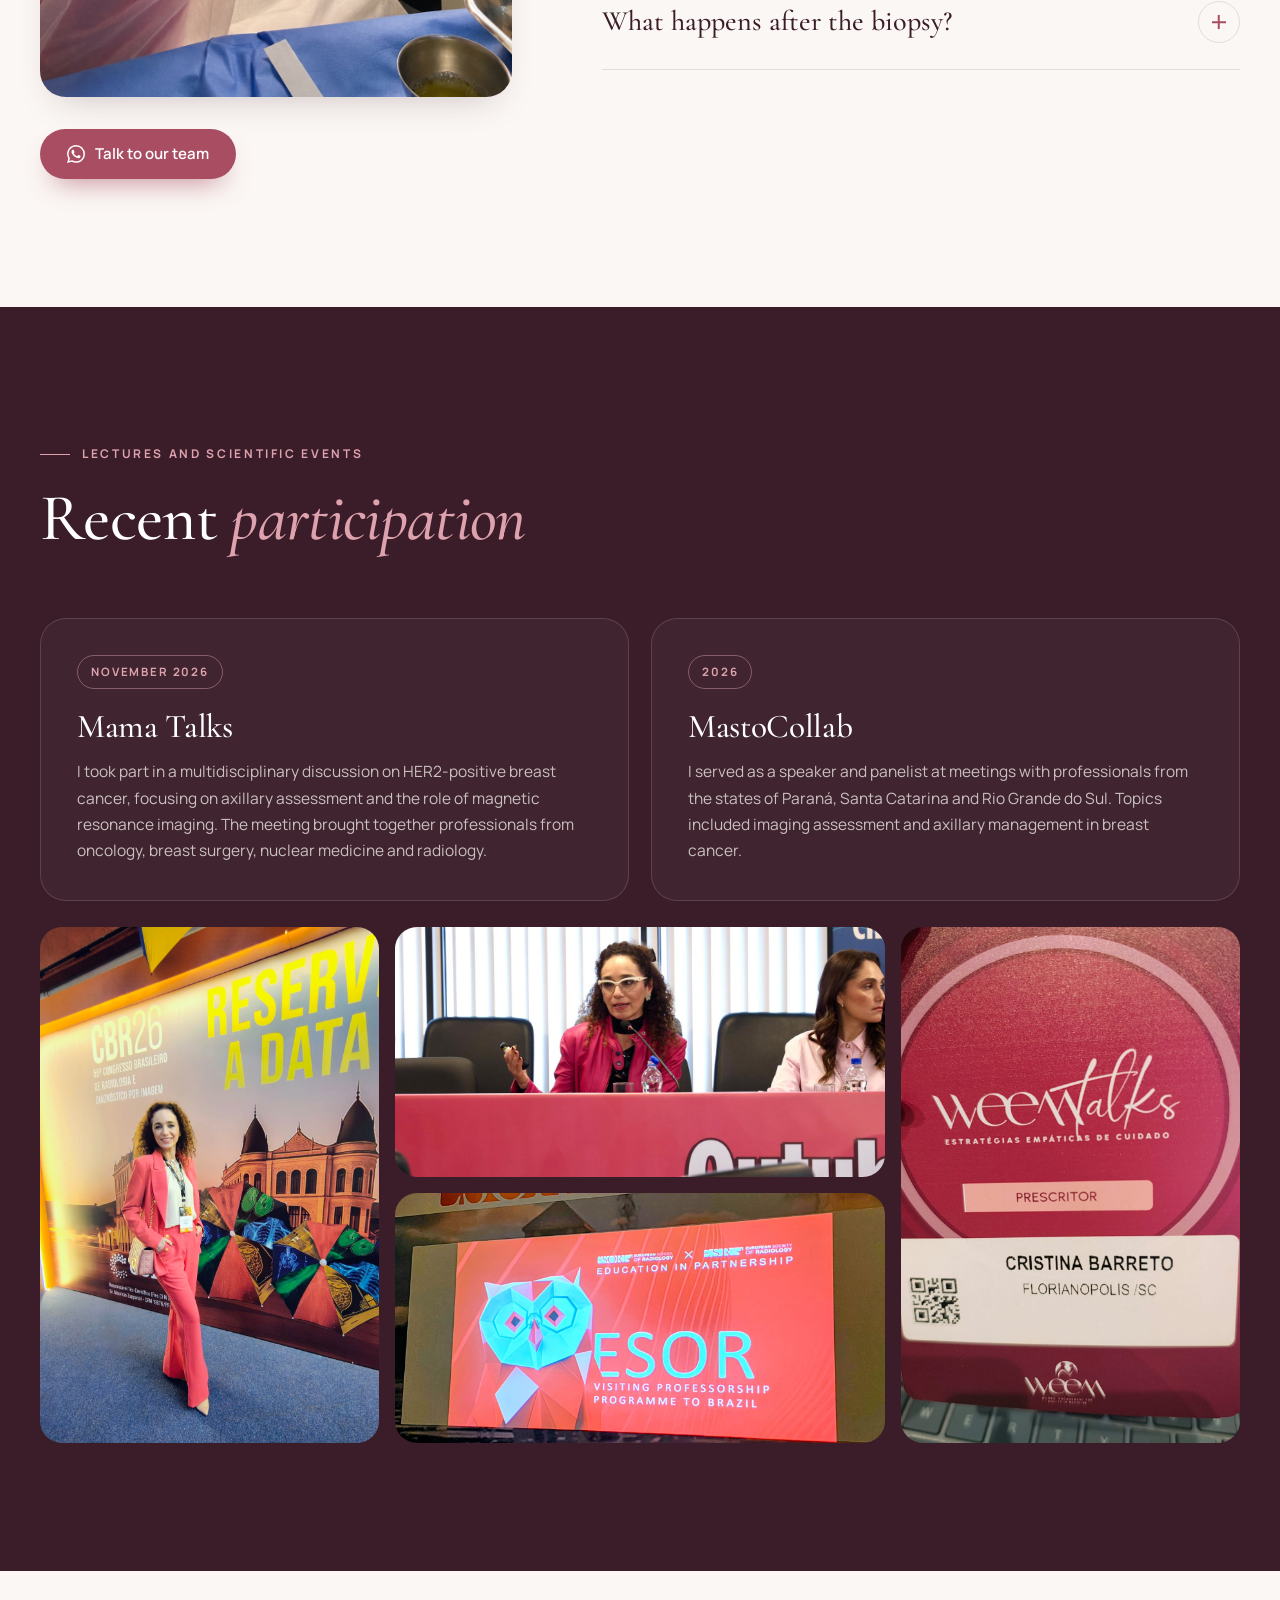
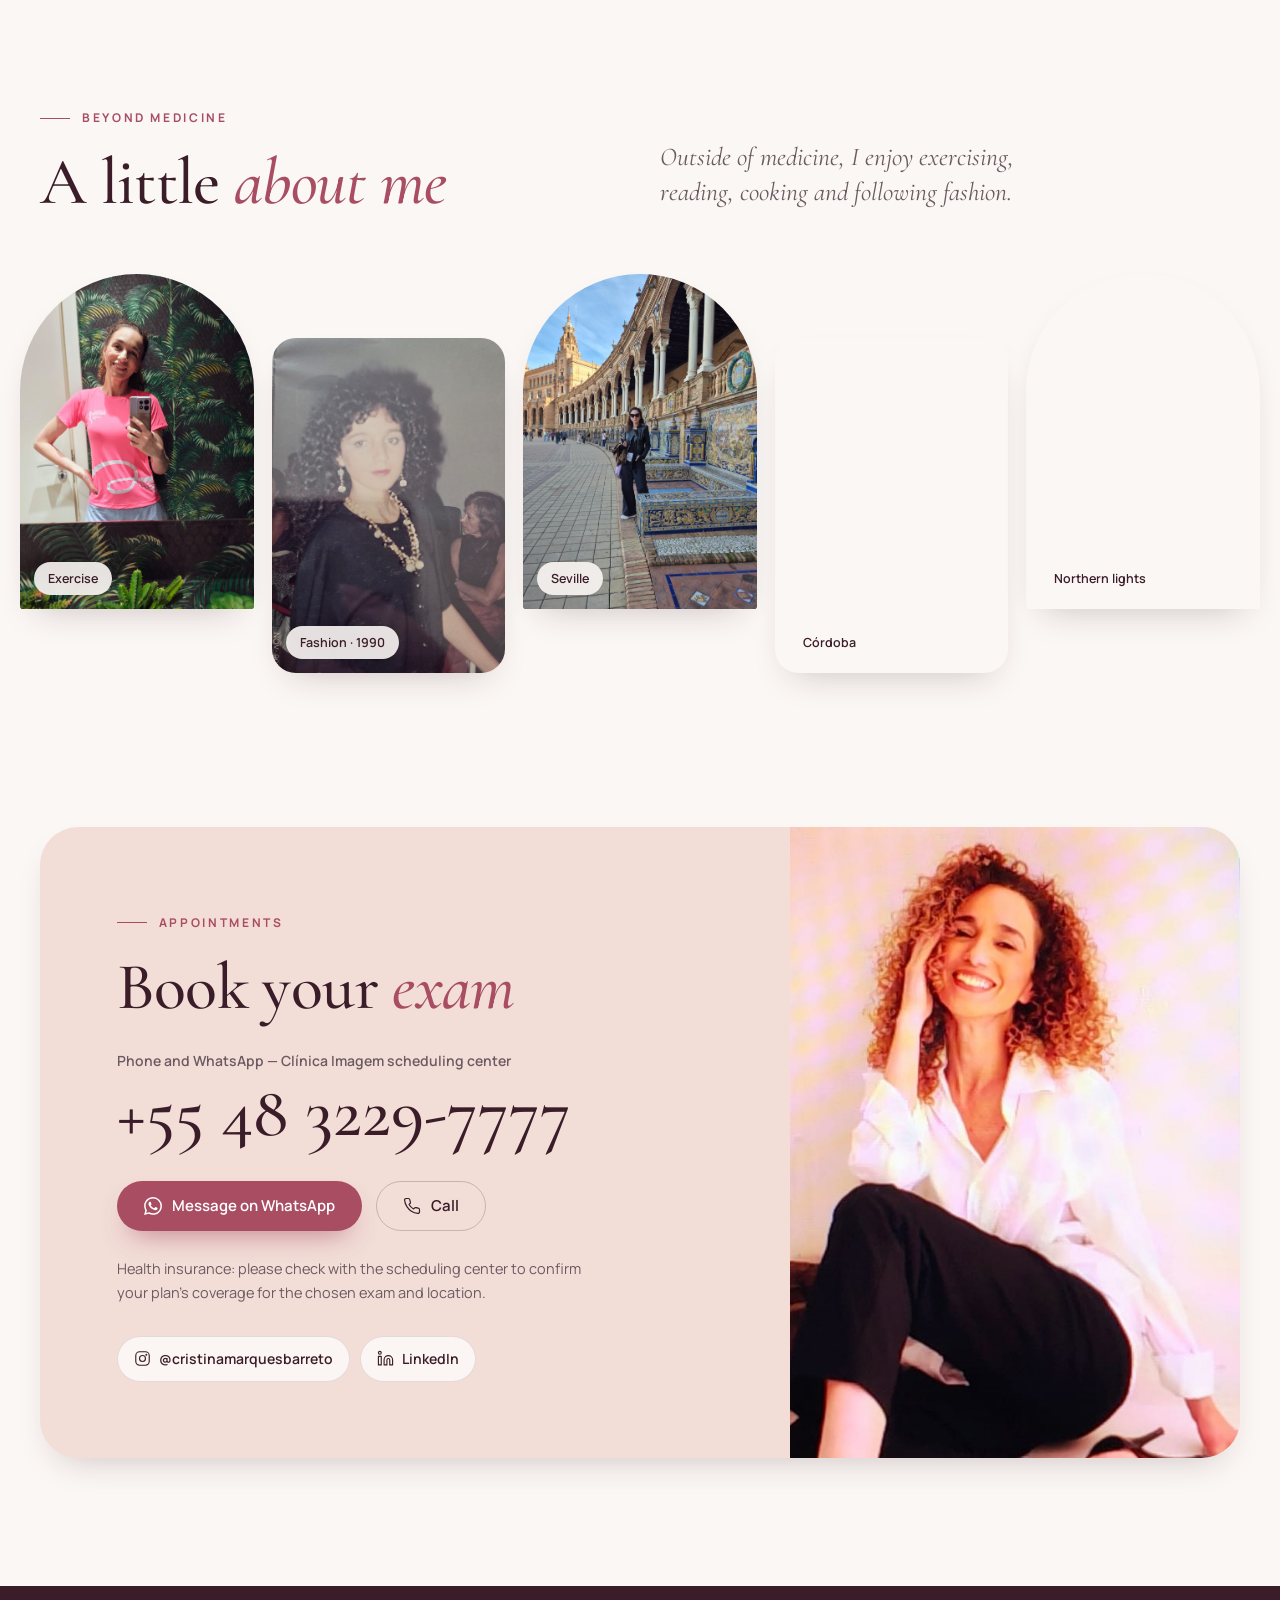
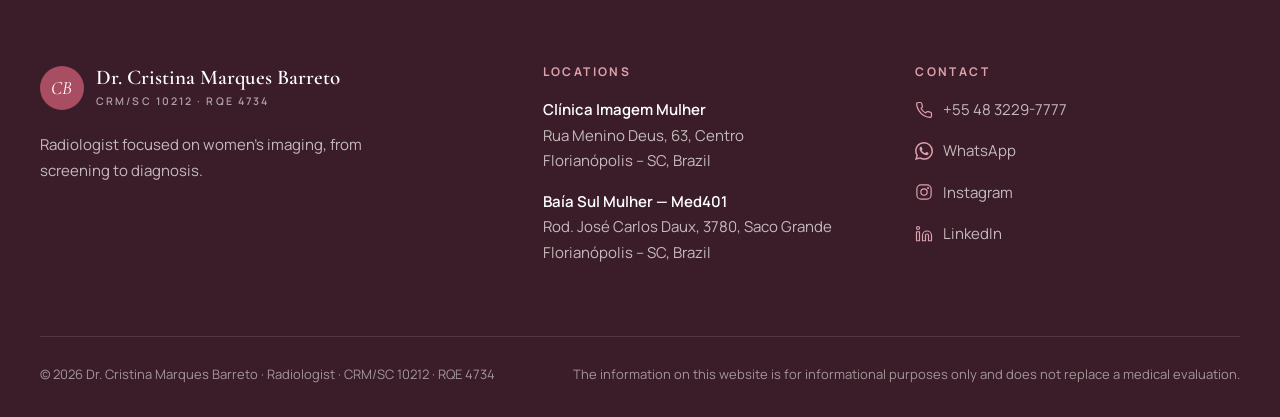
==== commit 6478c019: "Nova foto na seção de biópsia" ====
--- a/en/index.html
+++ b/en/index.html
@@ -373,8 +373,8 @@
           <h2 class="reveal" style="--d:.06s">Breast <em>biopsy</em></h2>
           <p class="reveal" style="--d:.12s">The most common questions about the procedure, from preparation to results.</p>
           <figure class="faq-figure reveal" style="--d:.18s">
-            <img src="../assets/img/radiografia-especime.jpg" width="1154" height="924" loading="lazy" decoding="async"
-                 alt="Radiographic image of breast tissue with metallic markers">
+            <img src="../assets/img/biopsia-procedimento.jpg" width="1086" height="1448" loading="lazy" decoding="async"
+                 alt="Dr. Cristina performing an image-guided biopsy procedure on the mammography unit">
           </figure>
           <a class="btn btn-primary reveal" style="--d:.24s" href="https://wa.me/554832297777?text=Hello%2C%20I%20have%20a%20question%20about%20breast%20biopsy." target="_blank" rel="noopener">
             <svg aria-hidden="true"><use href="#i-wa"/></svg> Talk to our team
--- a/assets/css/style.css
+++ b/assets/css/style.css
@@ -606,19 +606,12 @@
   position: relative;
   margin: 30px 0 32px;
   overflow: hidden;
-  aspect-ratio: 16 / 10;
+  aspect-ratio: 4 / 4.6;
   border-radius: 26px;
-  background: var(--plum);
+  background: var(--blush);
   box-shadow: var(--shadow-sm);
 }
-.faq-figure img { width: 100%; height: 100%; object-fit: cover; filter: grayscale(1) contrast(1.05); mix-blend-mode: screen; opacity: .9; }
-.faq-figure::after {
-  content: "";
-  position: absolute;
-  inset: 0;
-  background: rgba(168, 77, 98, .4);
-  mix-blend-mode: multiply;
-}
+.faq-figure img { width: 100%; height: 100%; object-fit: cover; object-position: 40% 40%; }
 
 .faq-item { border-bottom: 1px solid var(--line); }
 .faq-item:first-child { border-top: 1px solid var(--line); }
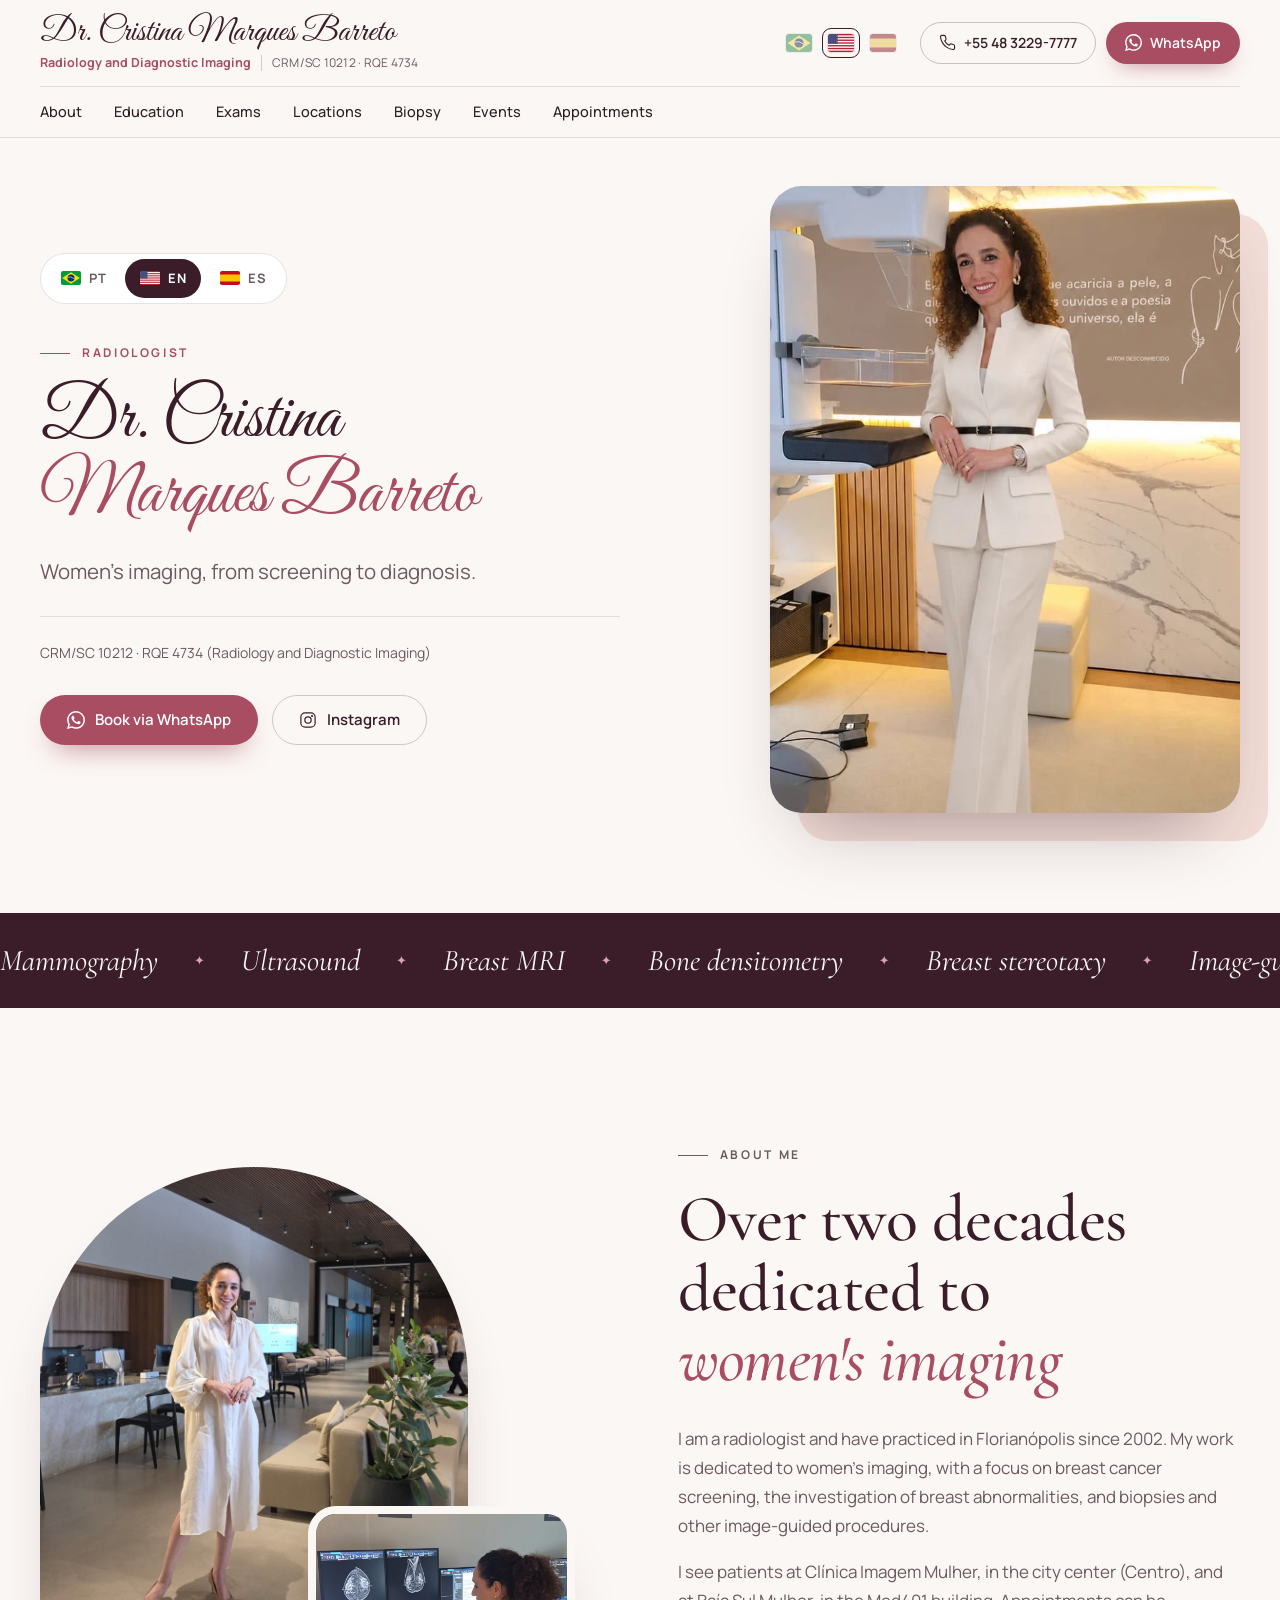
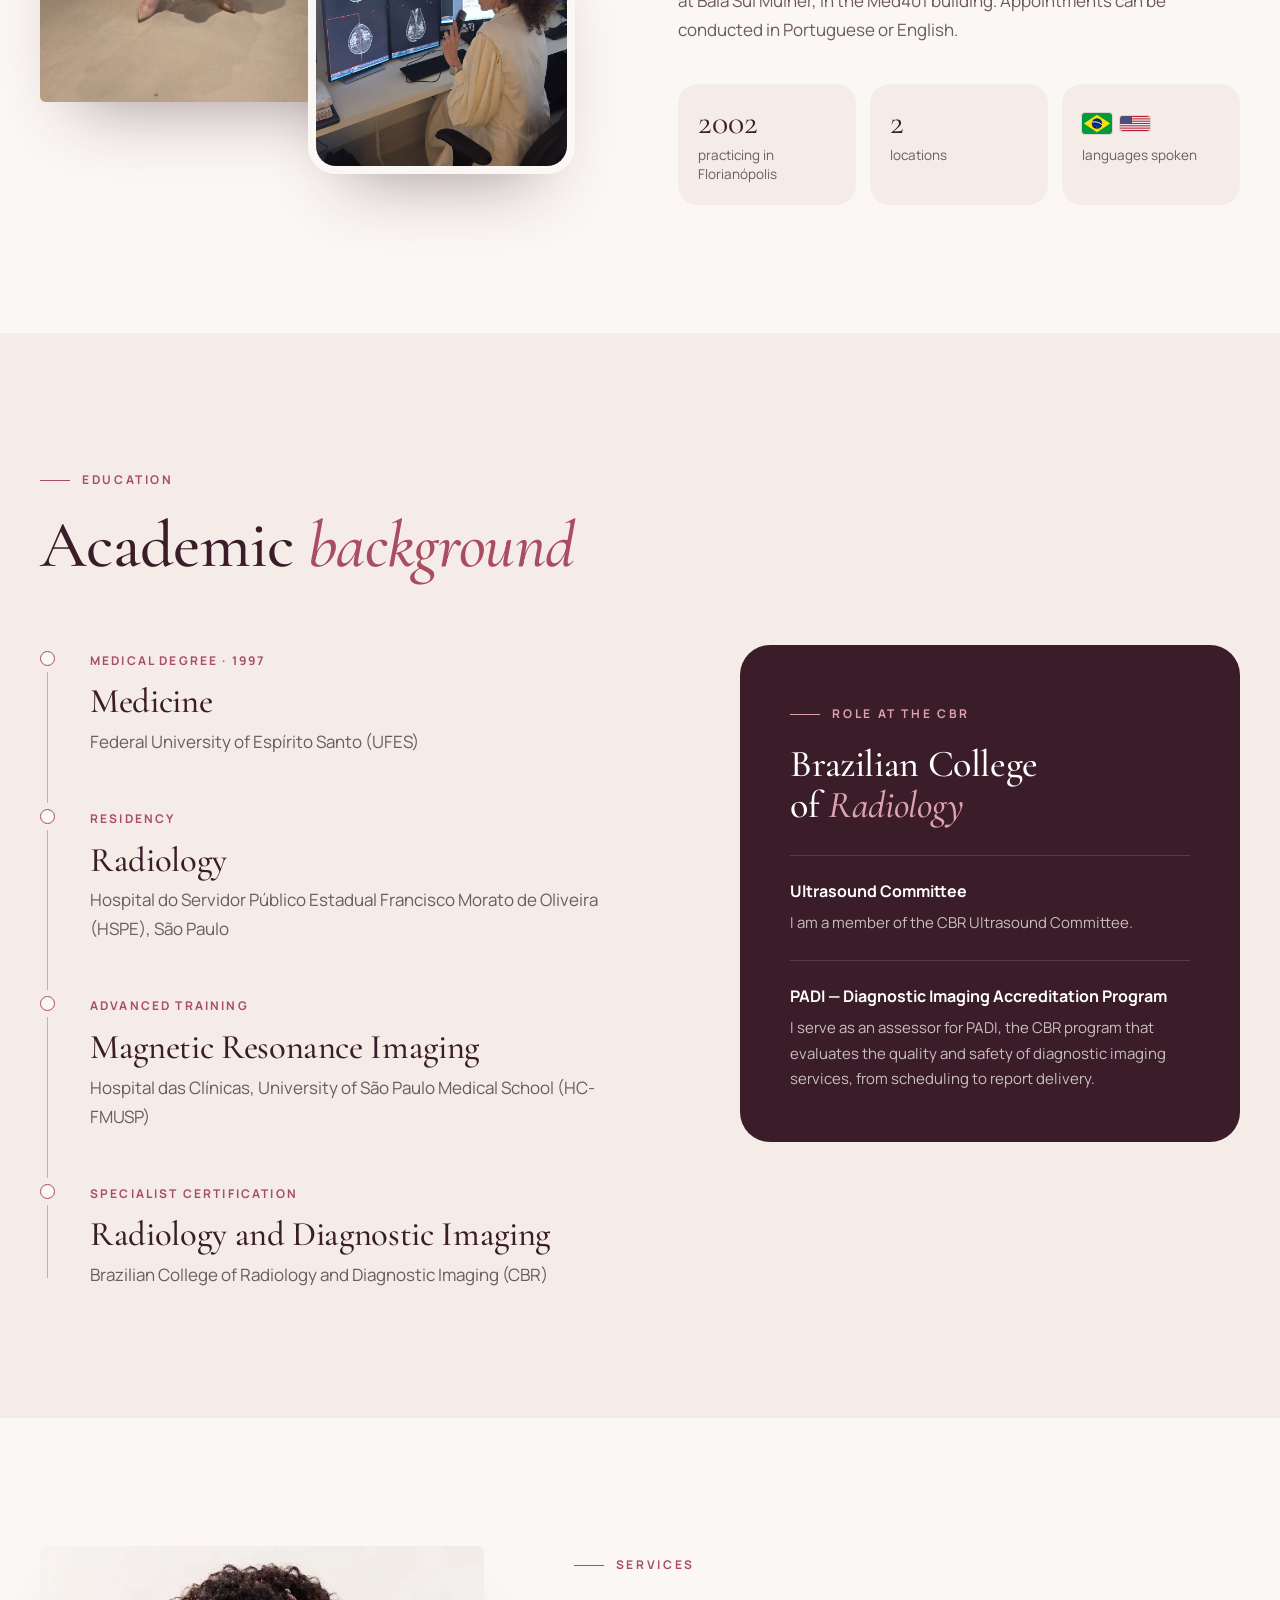
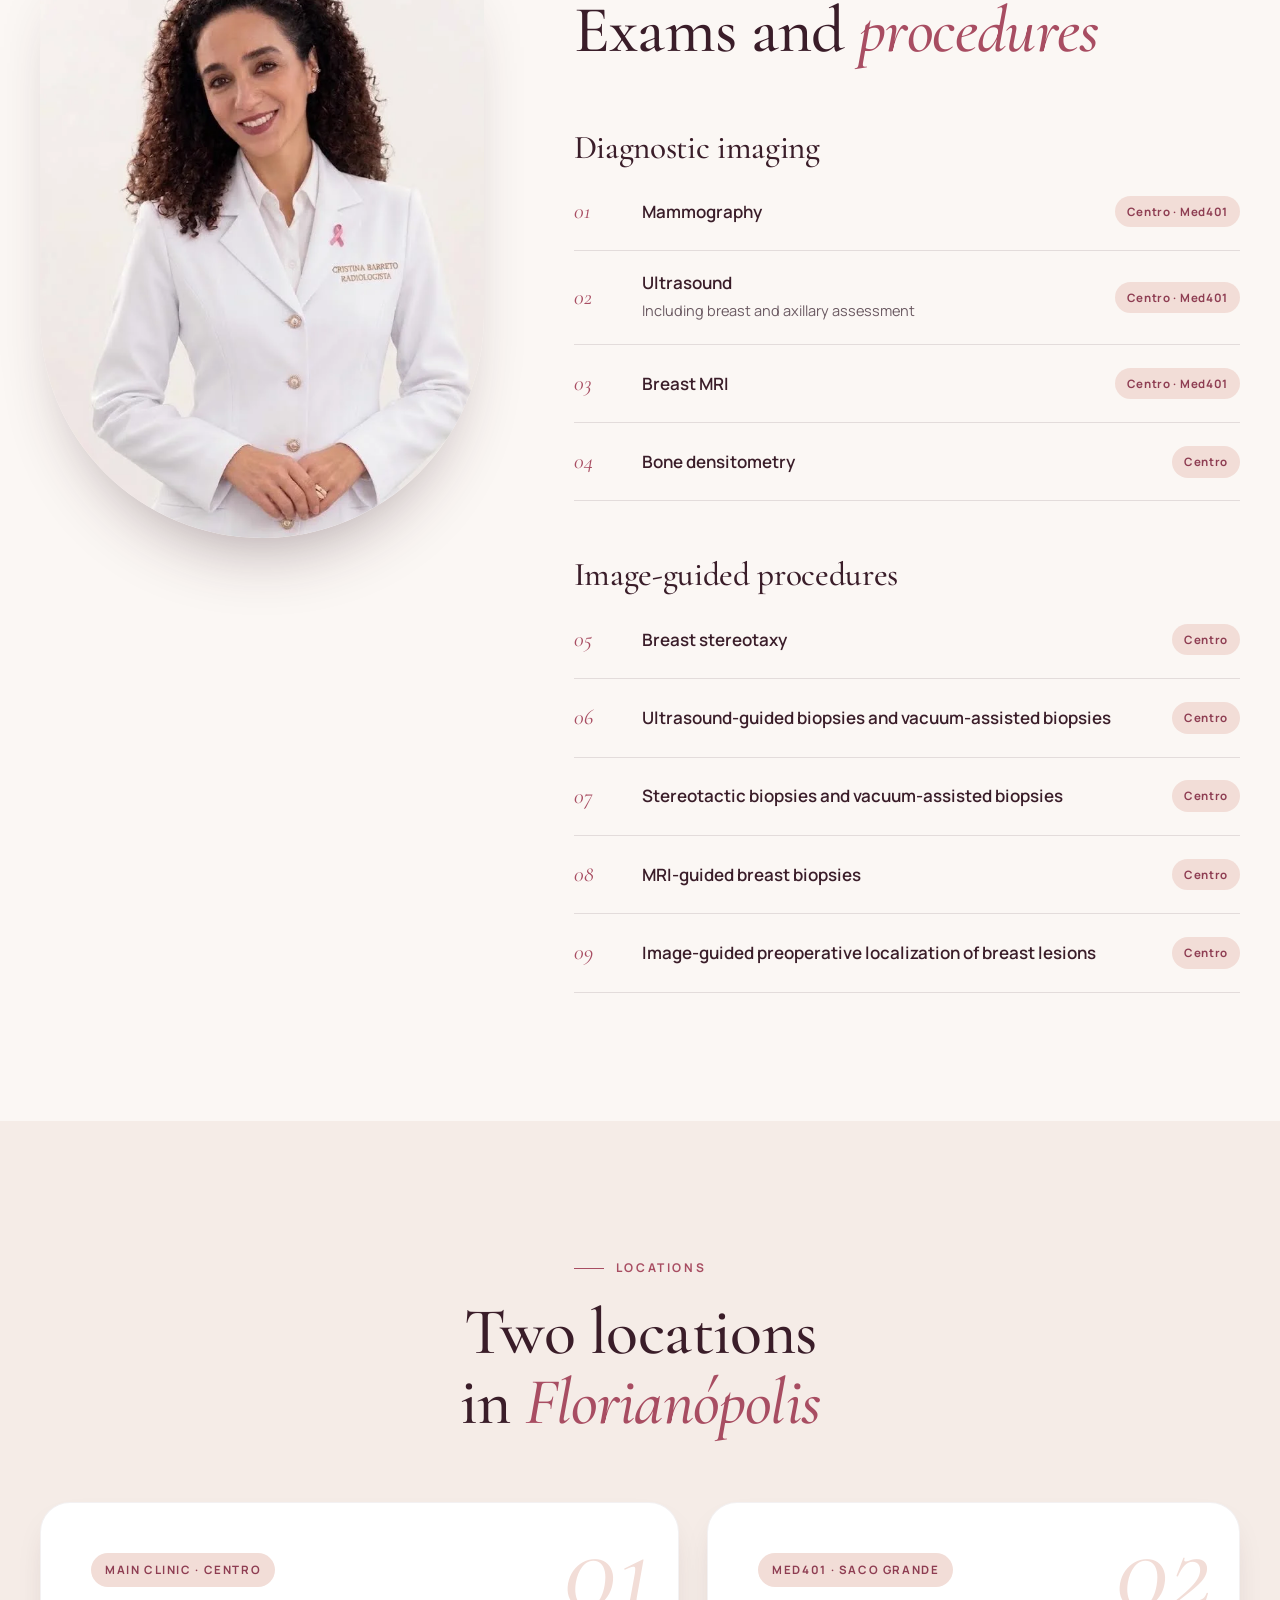
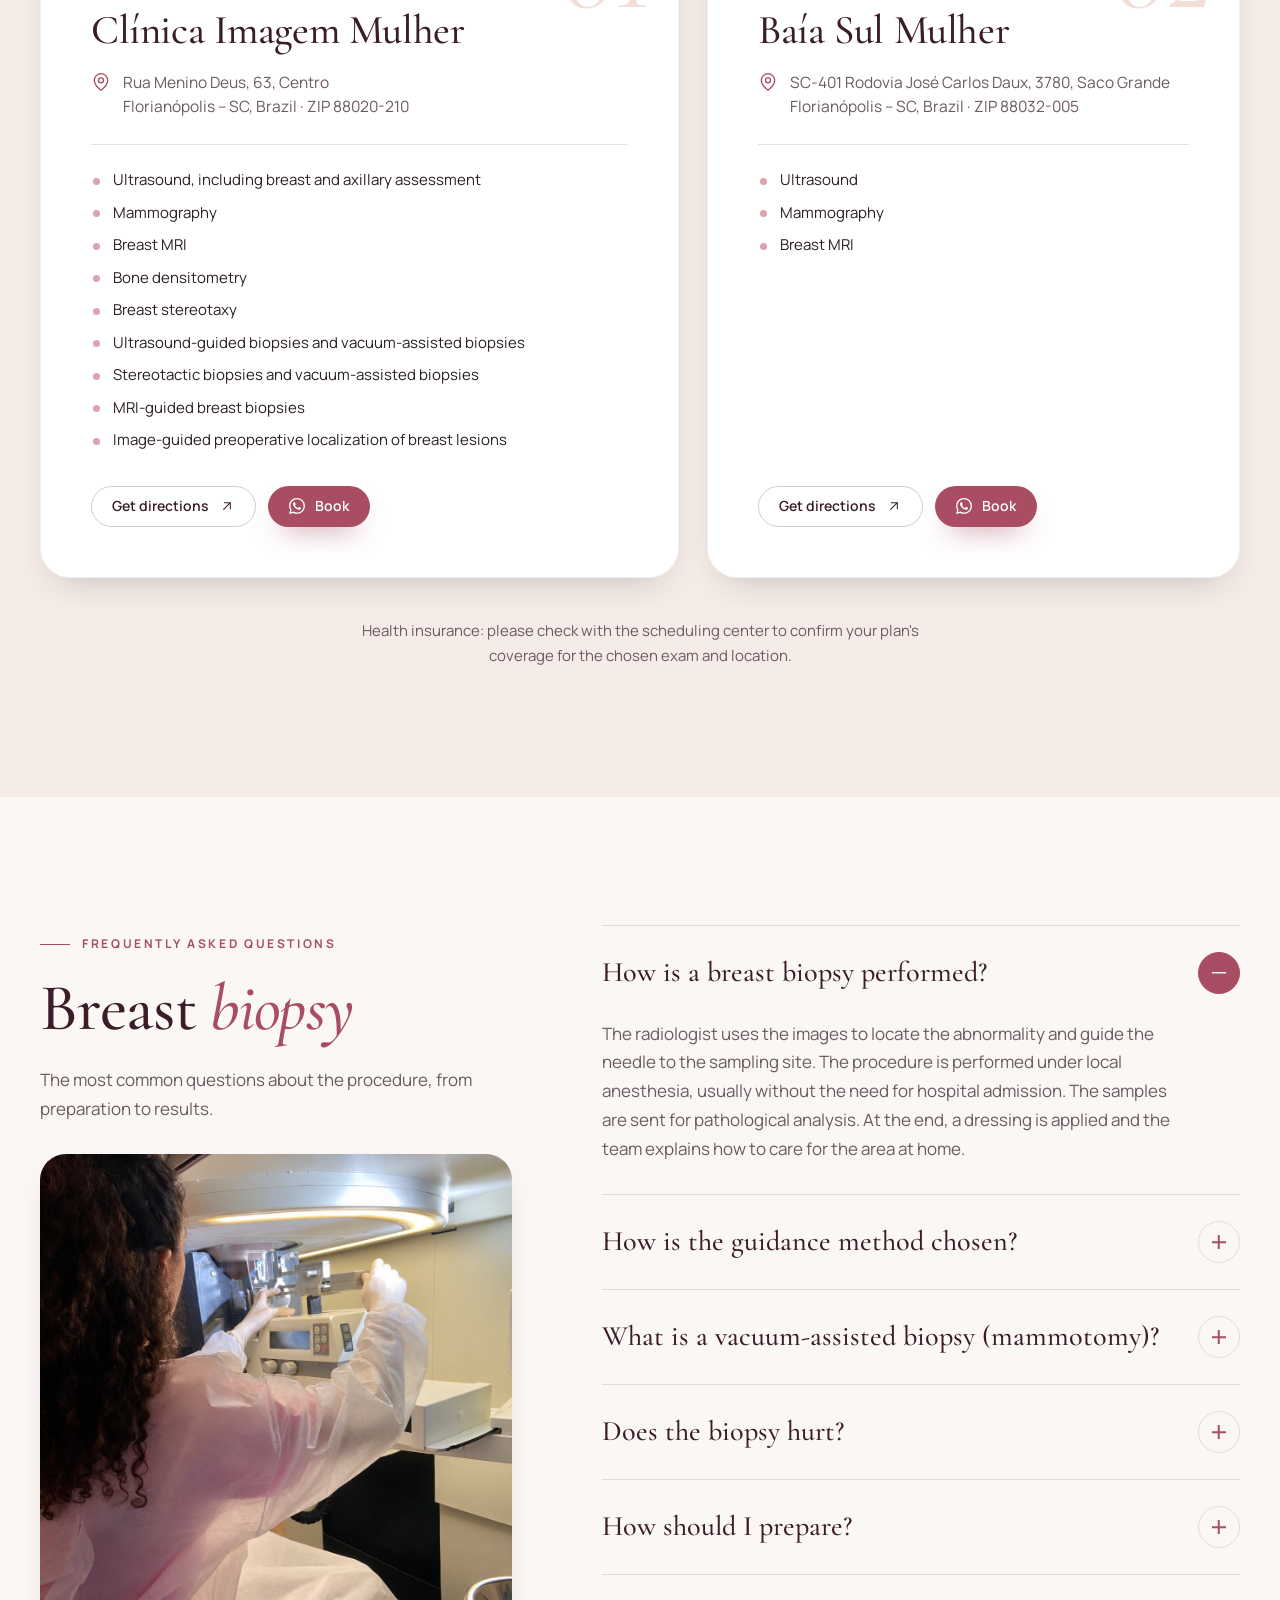
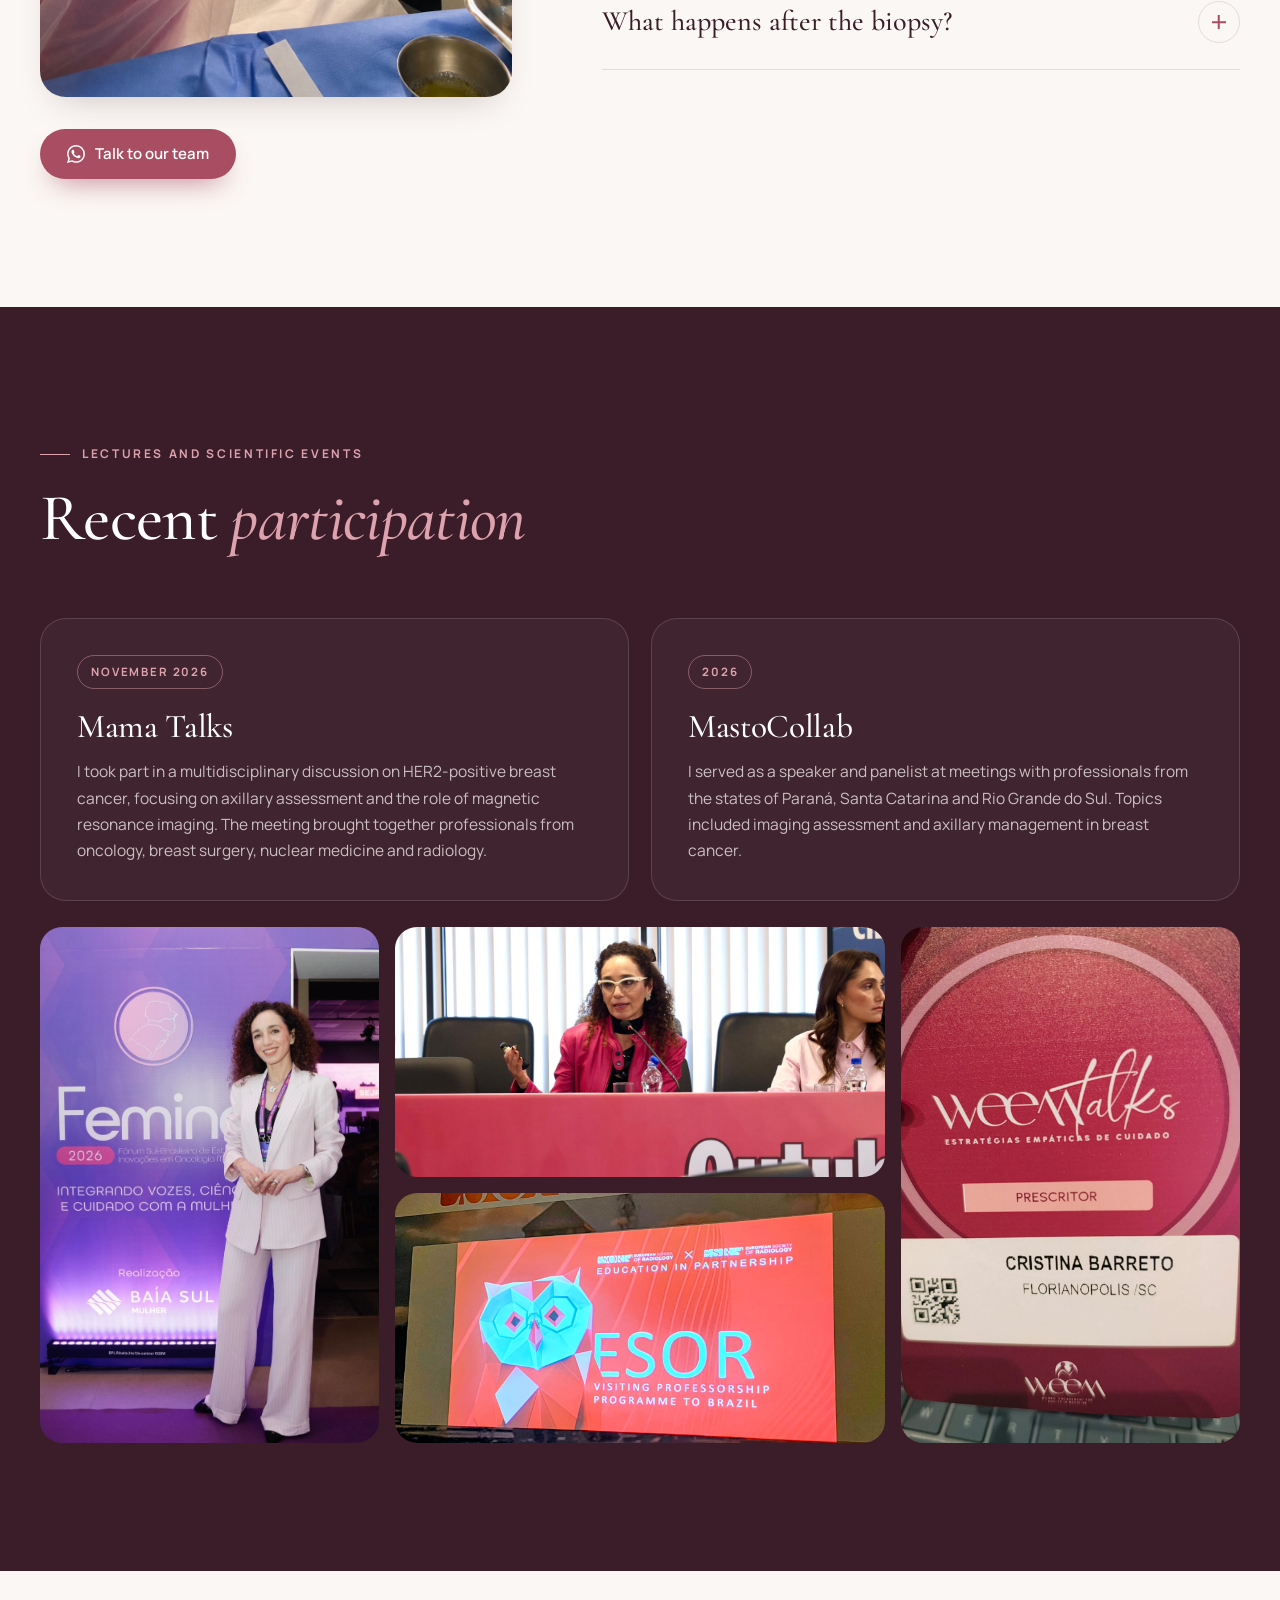
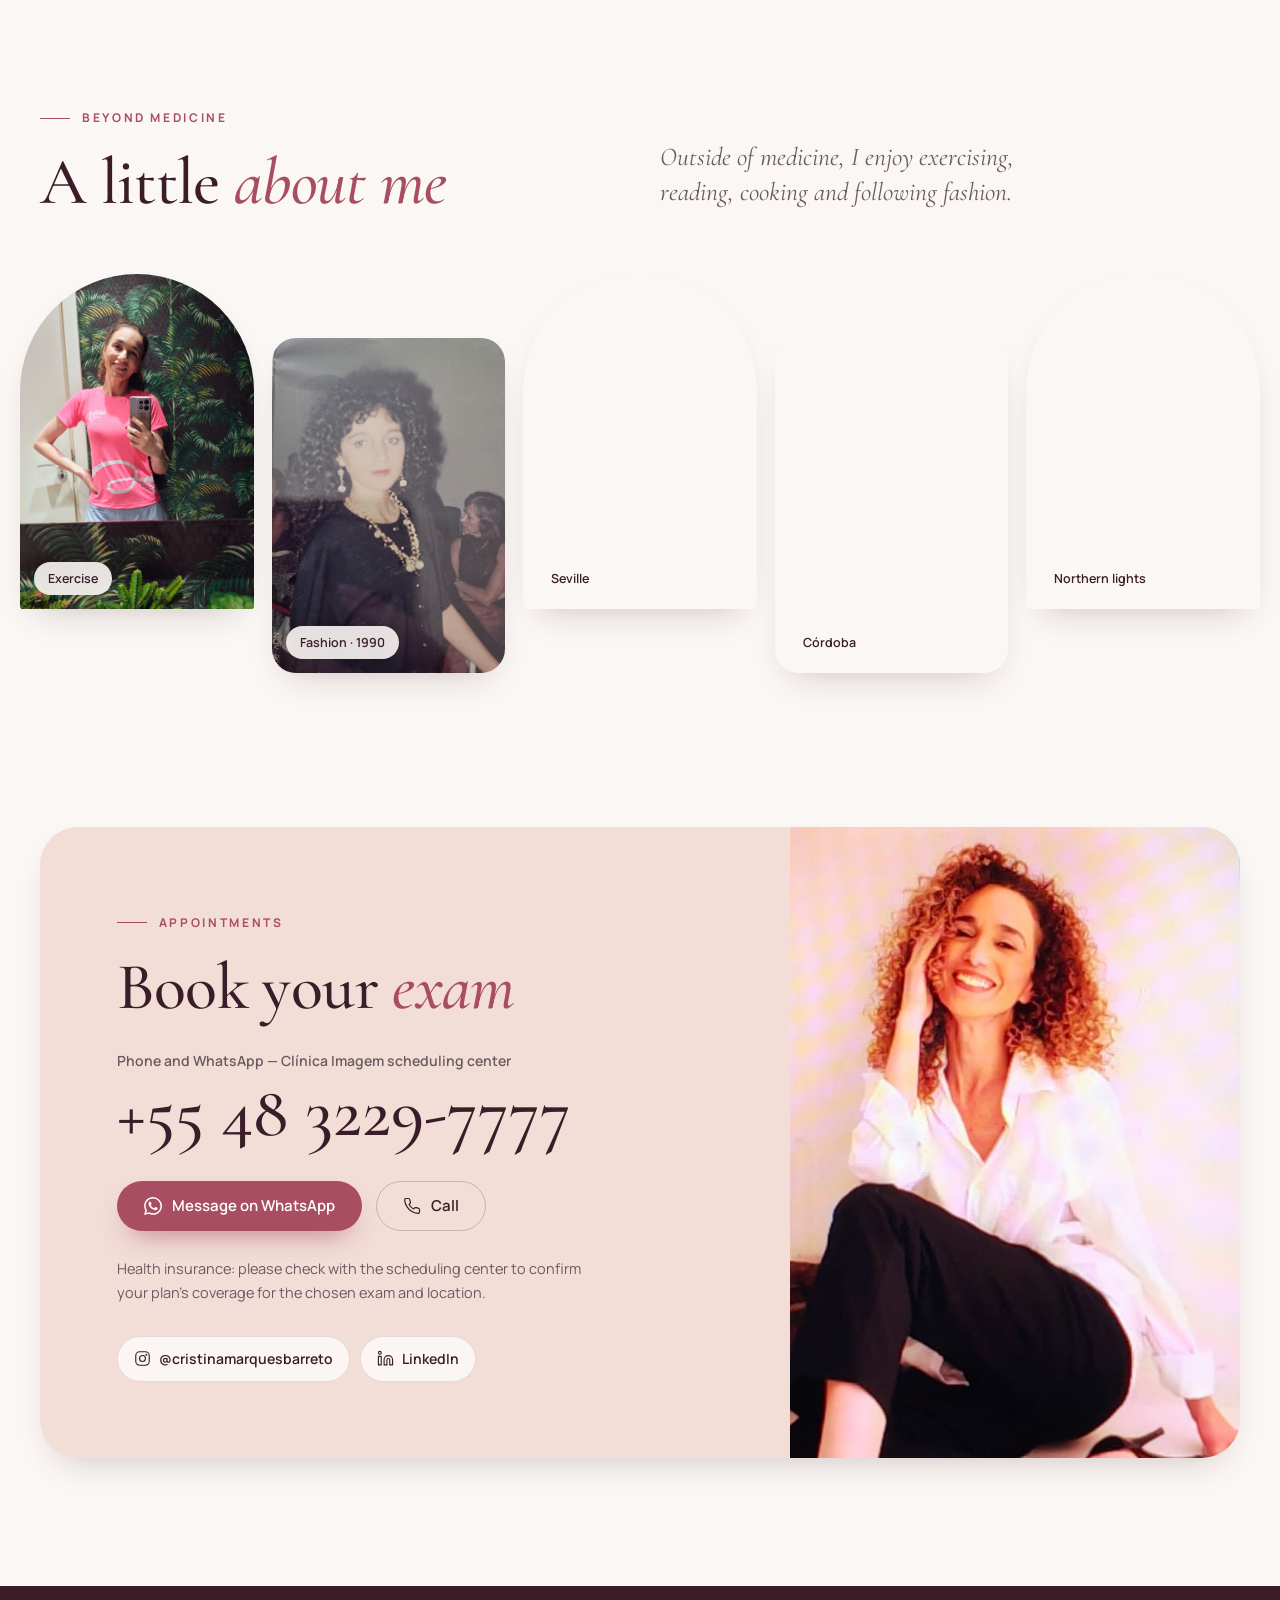
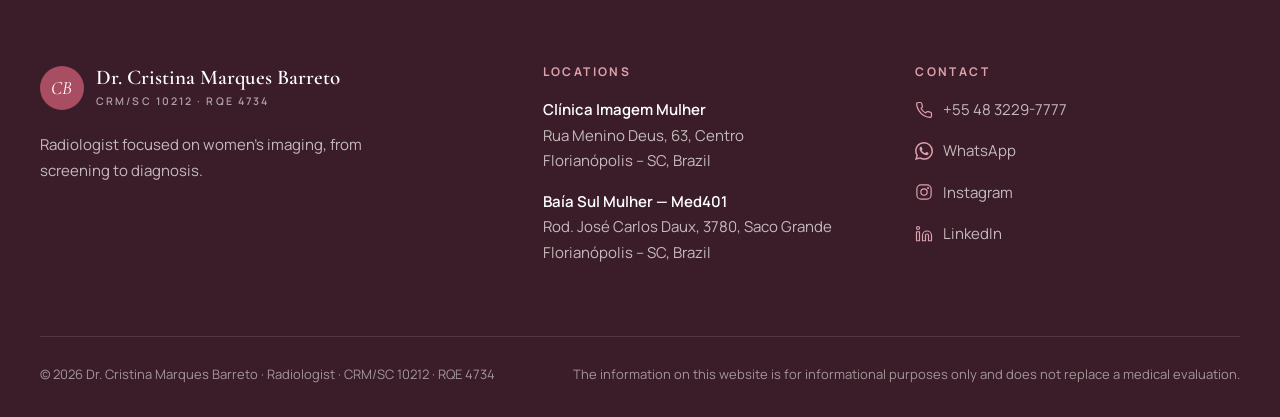
==== commit b9b4dc68: "Foto do Femina 2026 em participações recentes" ====
--- a/en/index.html
+++ b/en/index.html
@@ -432,7 +432,7 @@
         </div>
 
         <div class="ev-gallery reveal">
-          <figure class="g1"><img src="../assets/img/congresso-cbr.jpg" width="1272" height="1600" loading="lazy" decoding="async" alt="Dr. Cristina at the Brazilian Congress of Radiology and Diagnostic Imaging"></figure>
+          <figure class="g1"><img src="../assets/img/femina-2026.jpg" width="854" height="1280" loading="lazy" decoding="async" alt="Dr. Cristina at Femina 2026, a southern Brazil forum on women's oncology"></figure>
           <figure class="g2"><img src="../assets/img/palestra.jpg" width="1280" height="853" loading="lazy" decoding="async" alt="Dr. Cristina speaking into a microphone during a panel discussion"></figure>
           <figure class="g3"><img src="../assets/img/esor.jpg" width="1600" height="1199" loading="lazy" decoding="async" alt="Screen showing the ESOR Visiting Professorship Programme to Brazil"></figure>
           <figure class="g4"><img src="../assets/img/weem-talks.jpg" width="1200" height="1600" loading="lazy" decoding="async" alt="WEEM Talks event badge — empathetic care strategies"></figure>
--- a/assets/css/style.css
+++ b/assets/css/style.css
@@ -715,7 +715,7 @@
 .g2 { grid-column: 2; grid-row: 1; }
 .g3 { grid-column: 2; grid-row: 2; }
 .g4 { grid-column: 3; grid-row: 1 / 3; }
-.g1 img { object-position: 35% 50%; }
+.g1 img { object-position: 60% 30%; }
 .g2 img { object-position: 40% 35%; }
 .g3 img { object-position: 50% 60%; }
 .g4 img { object-position: 50% 45%; }
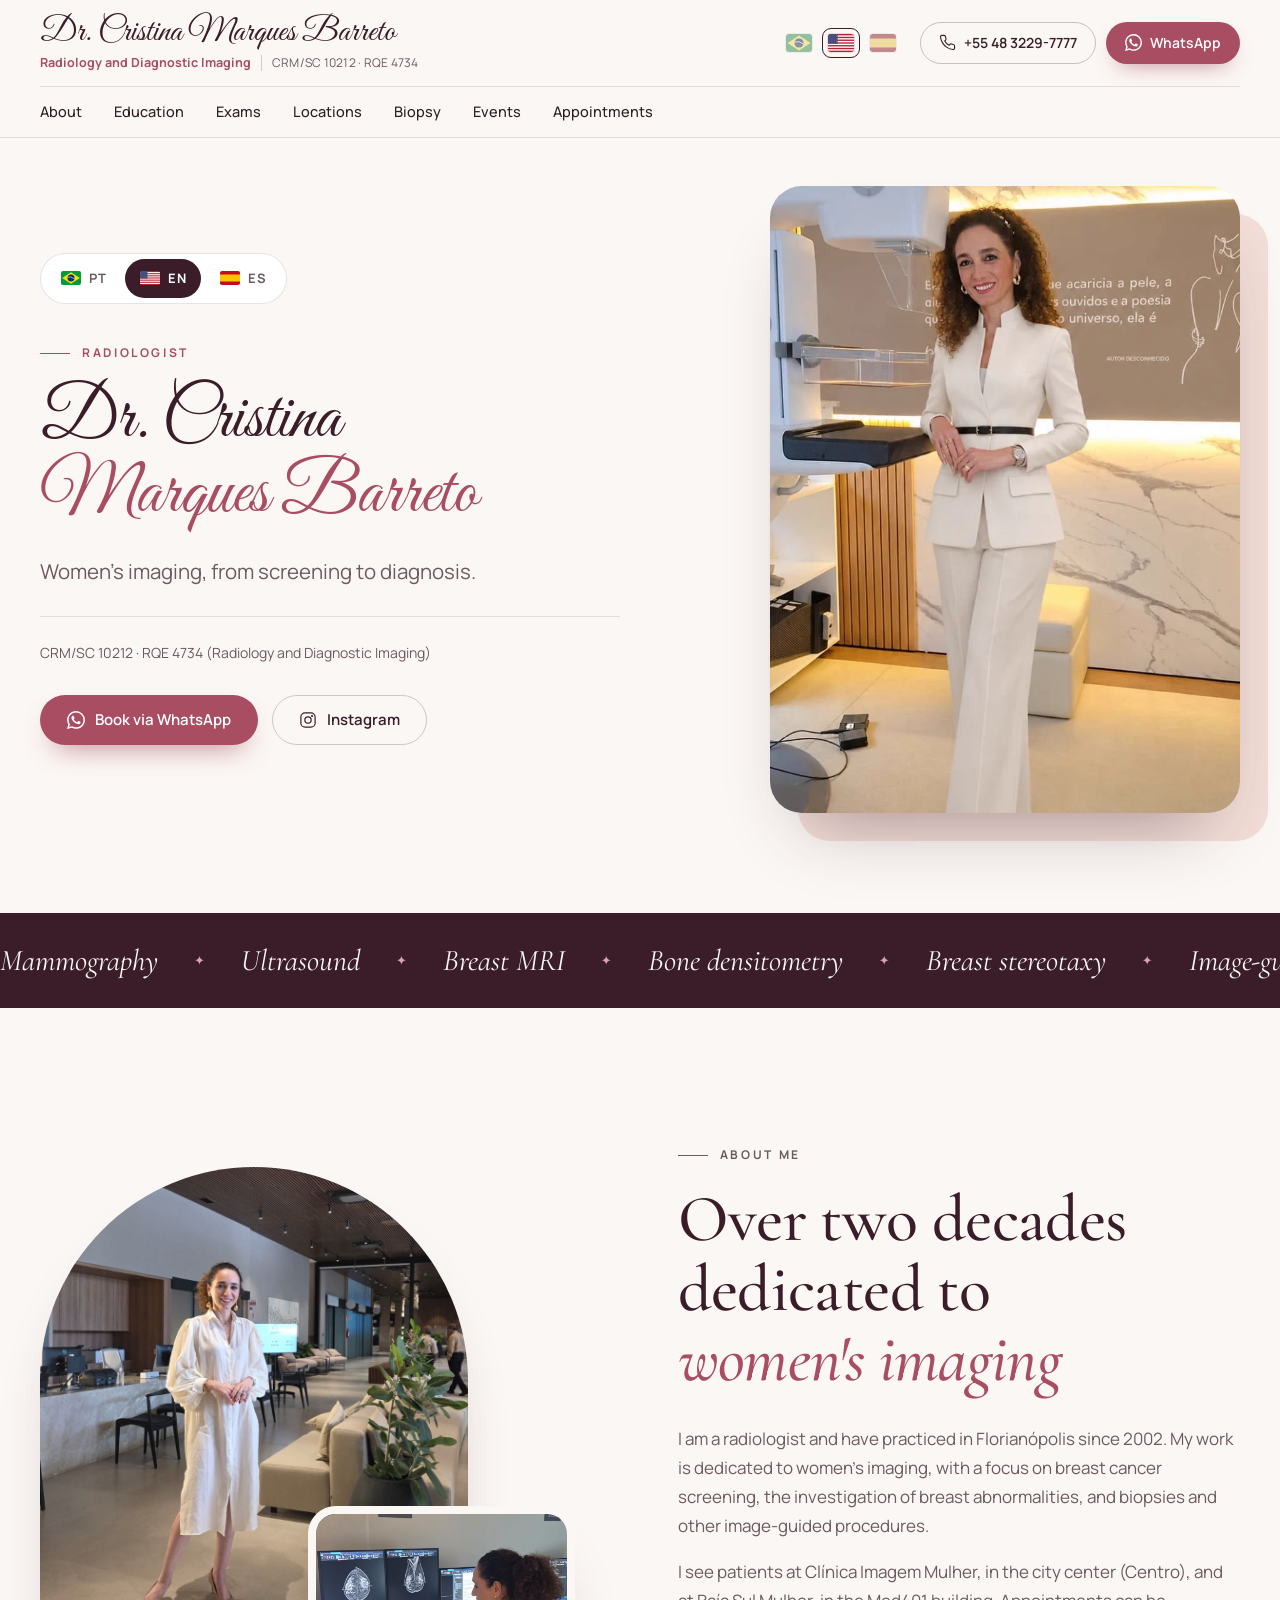
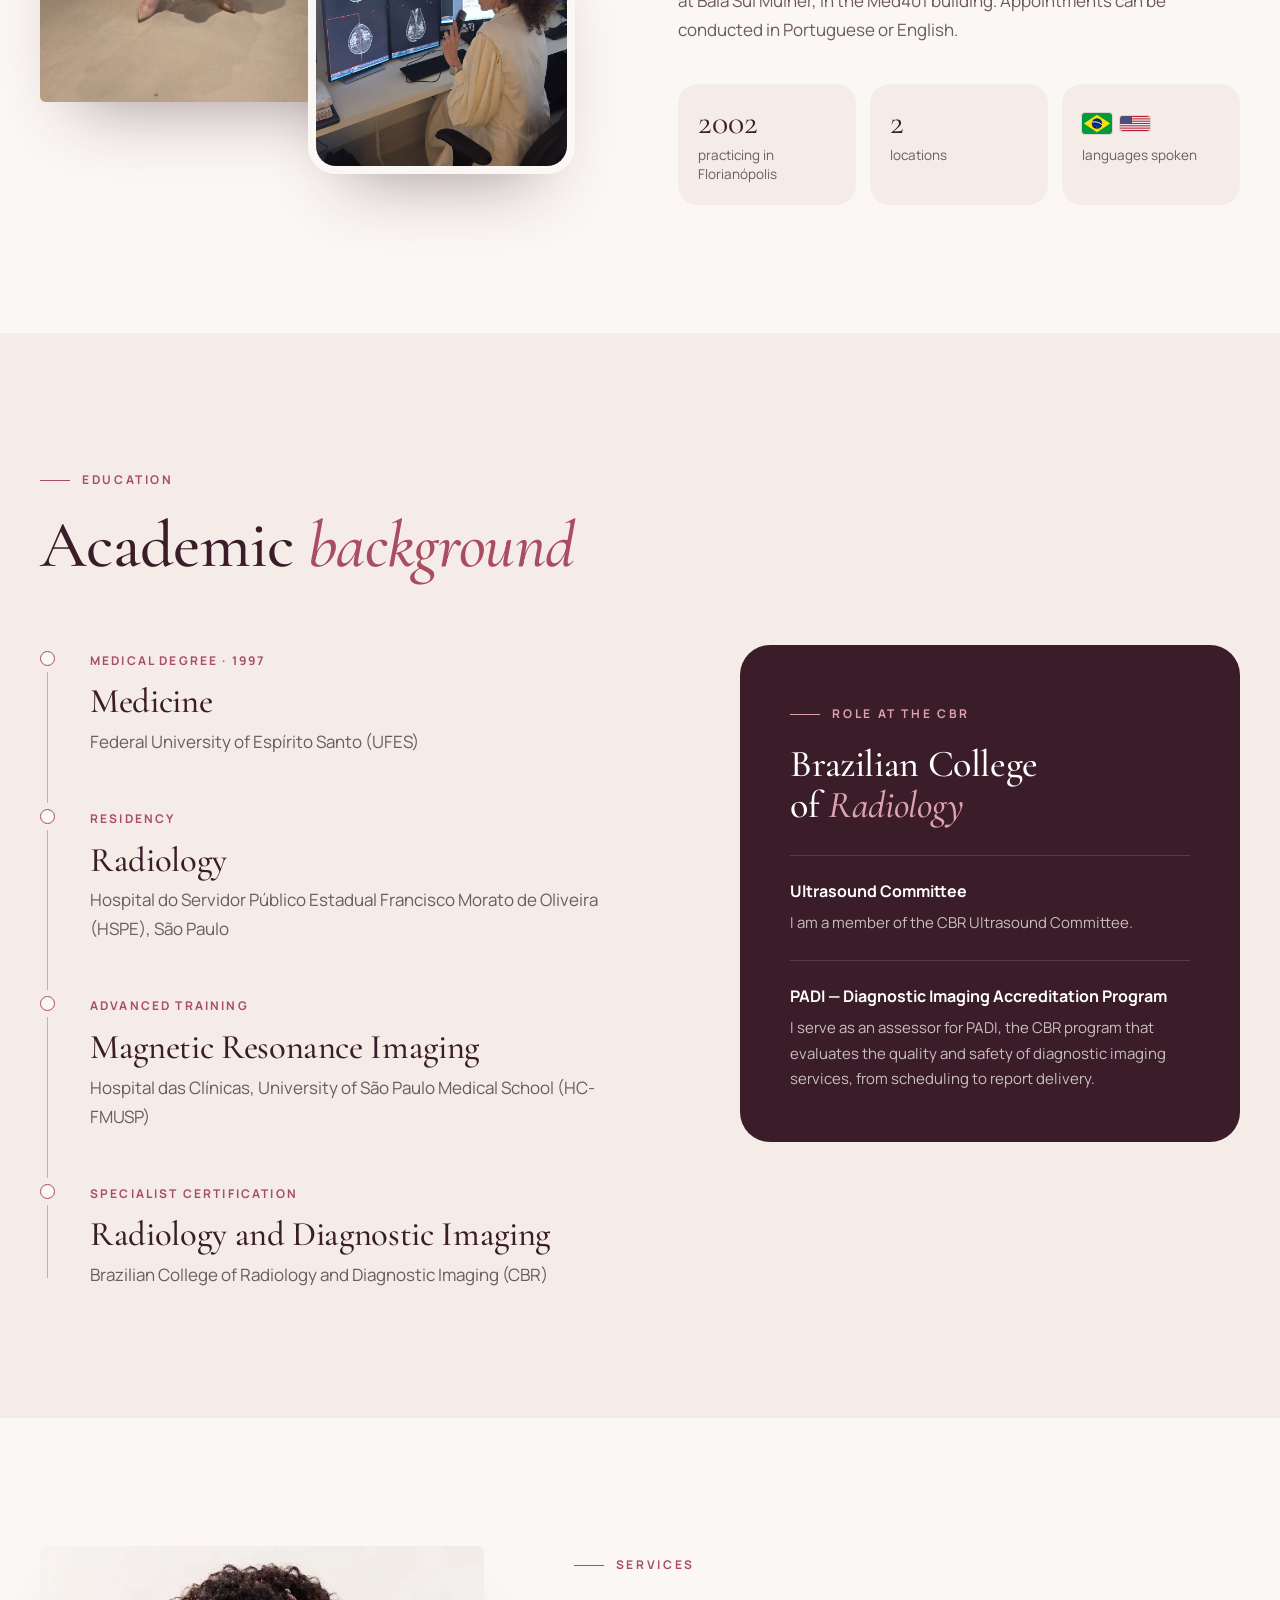
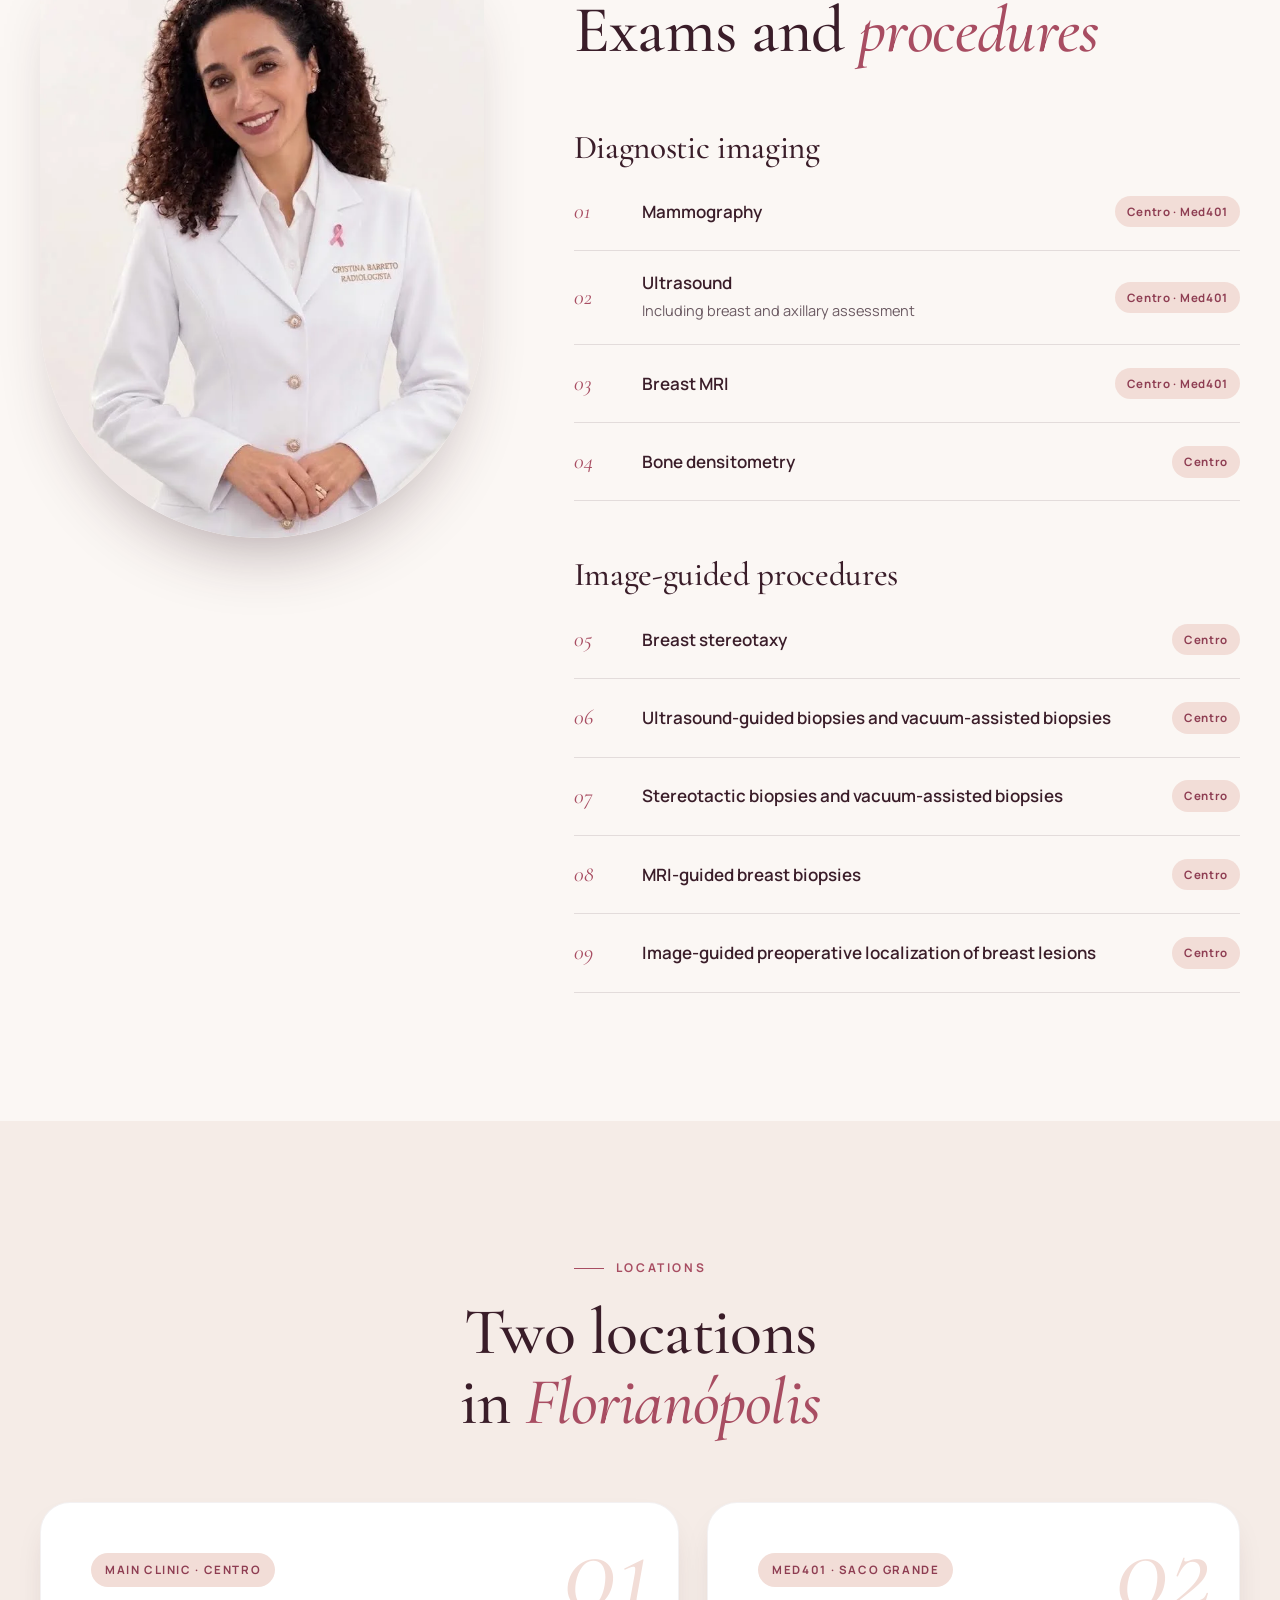
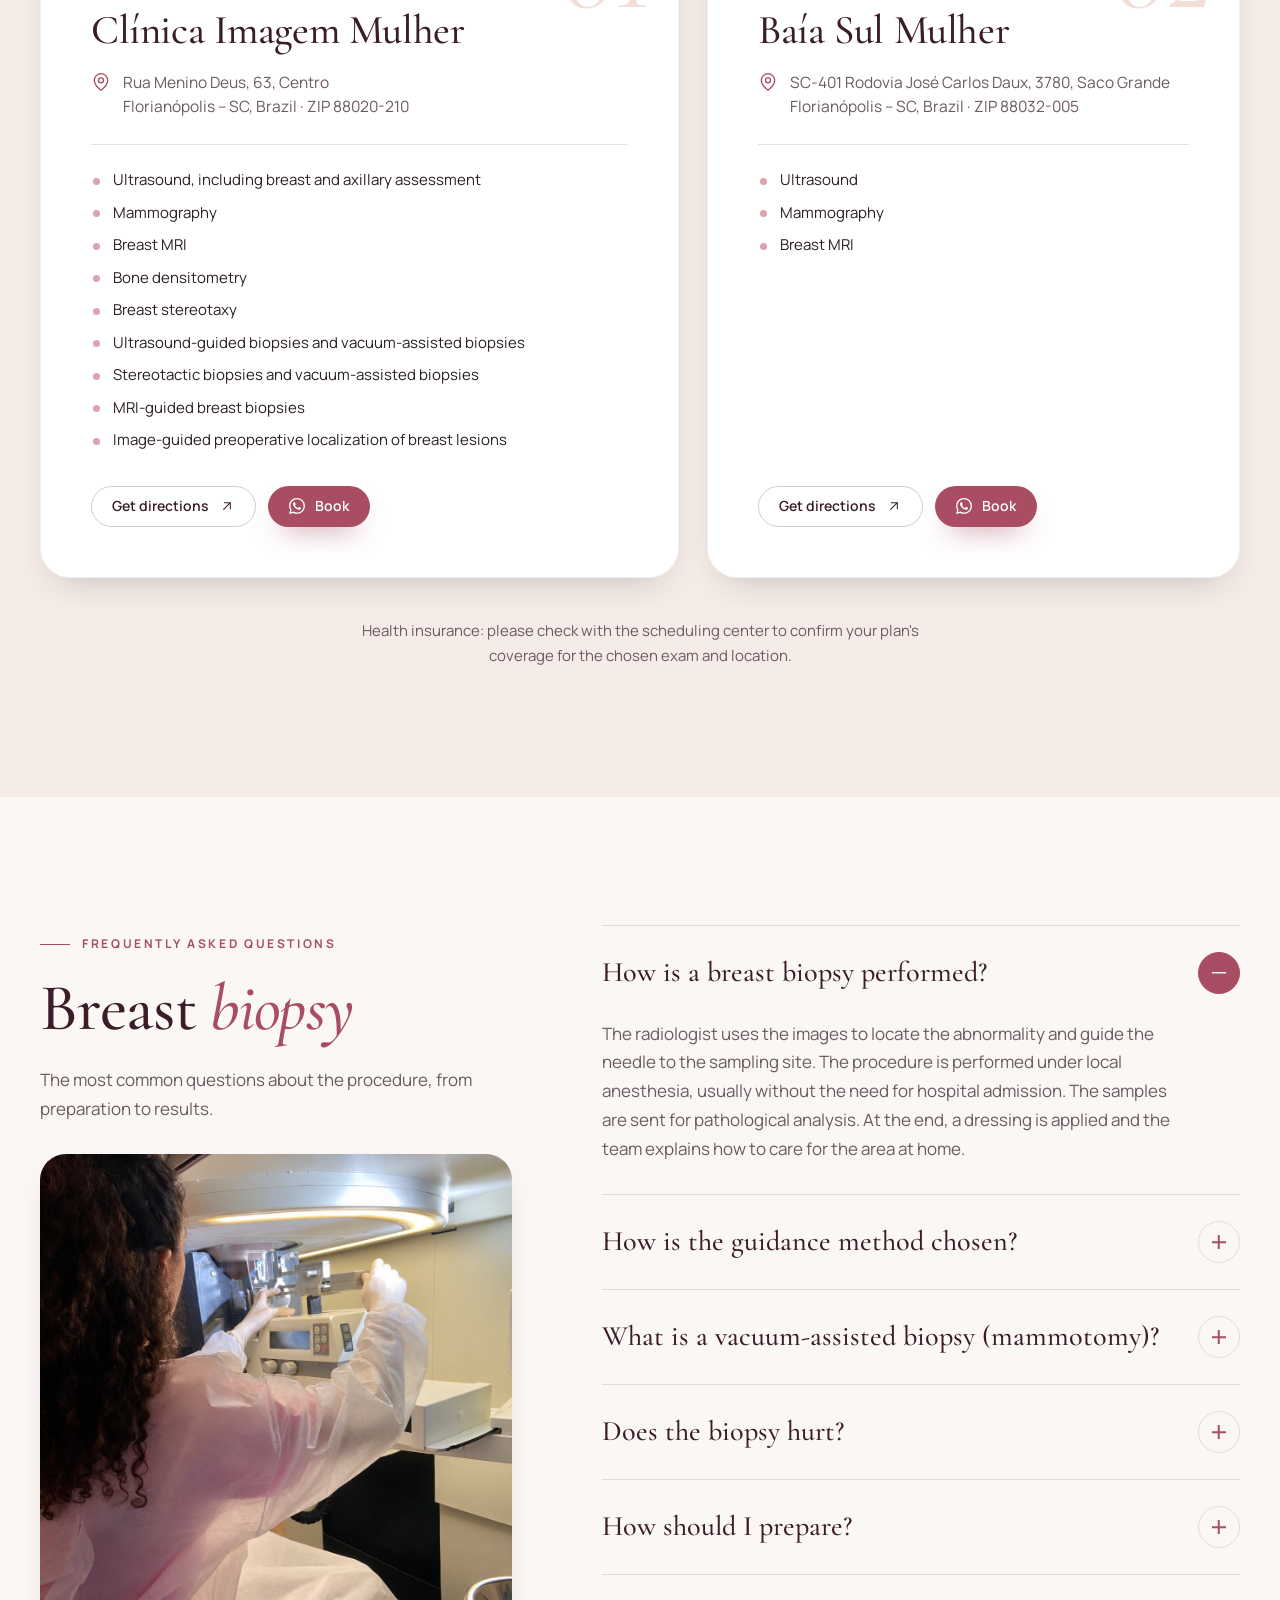
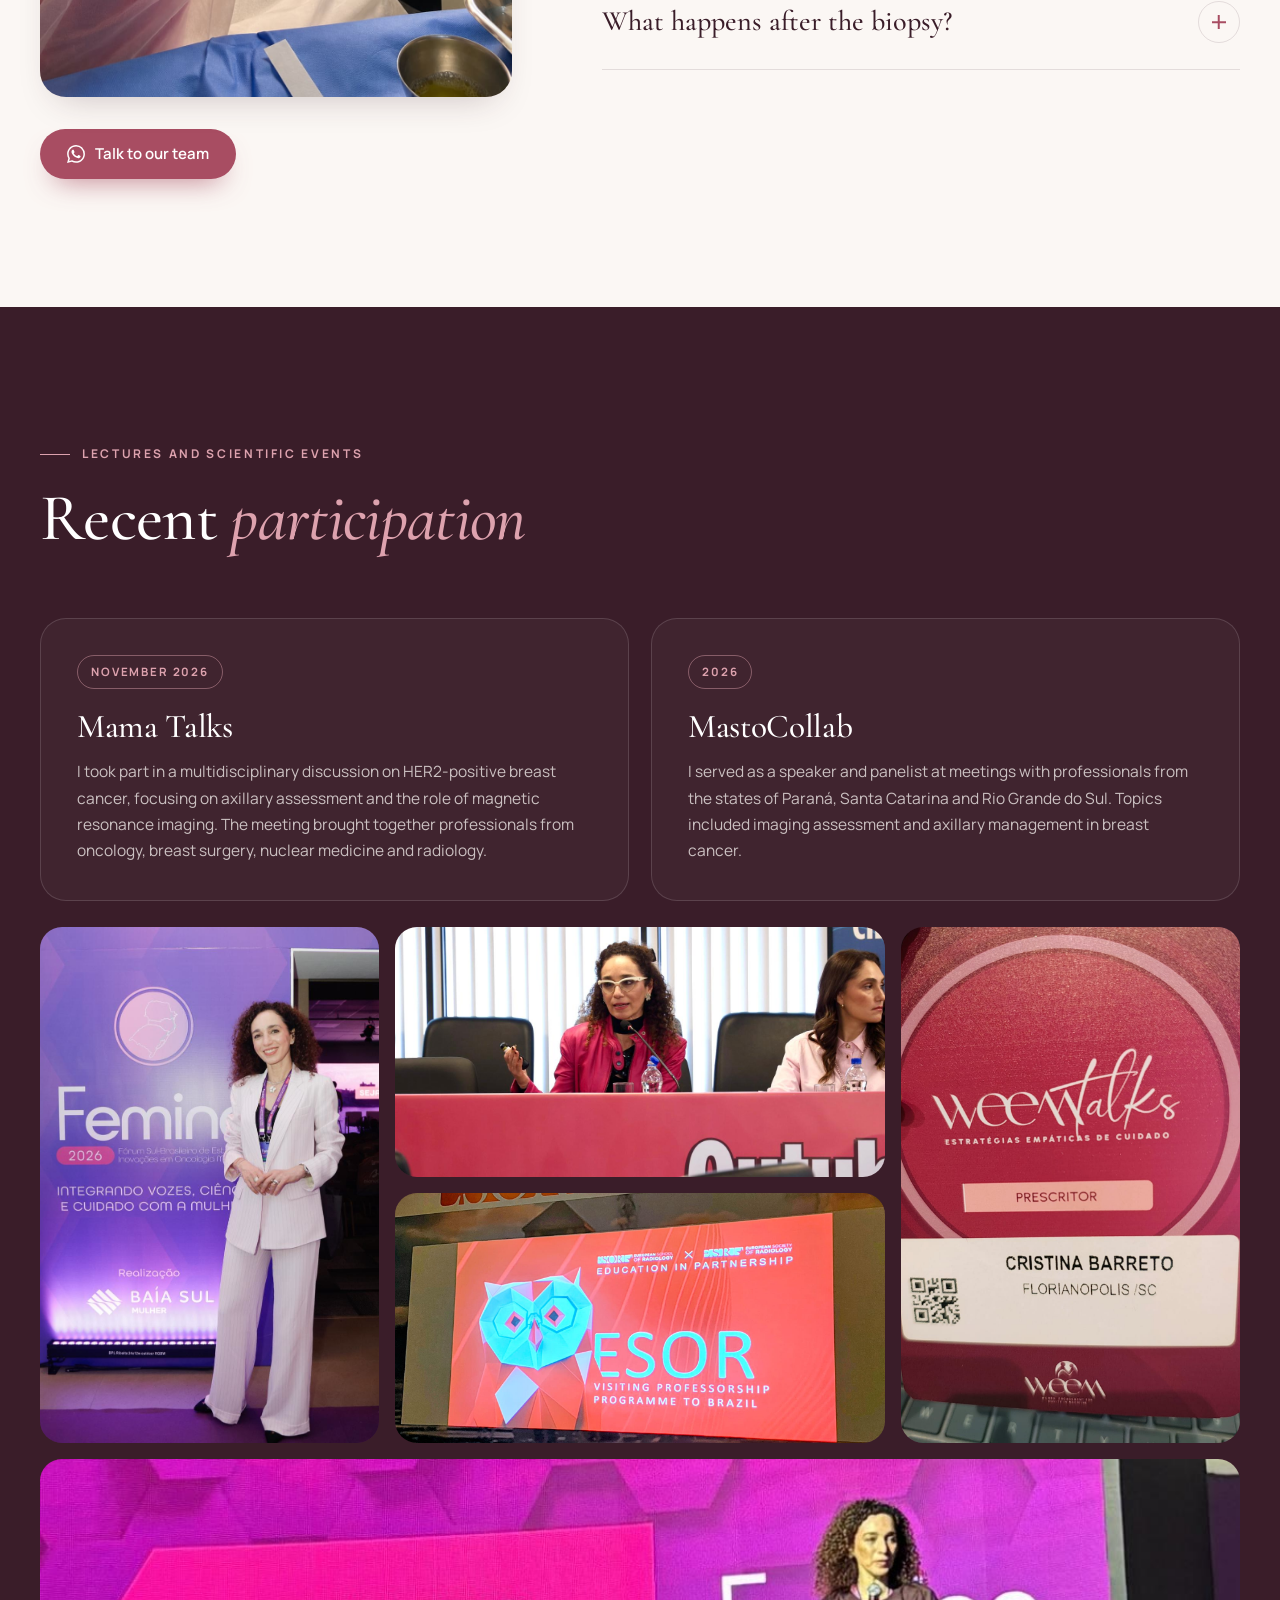
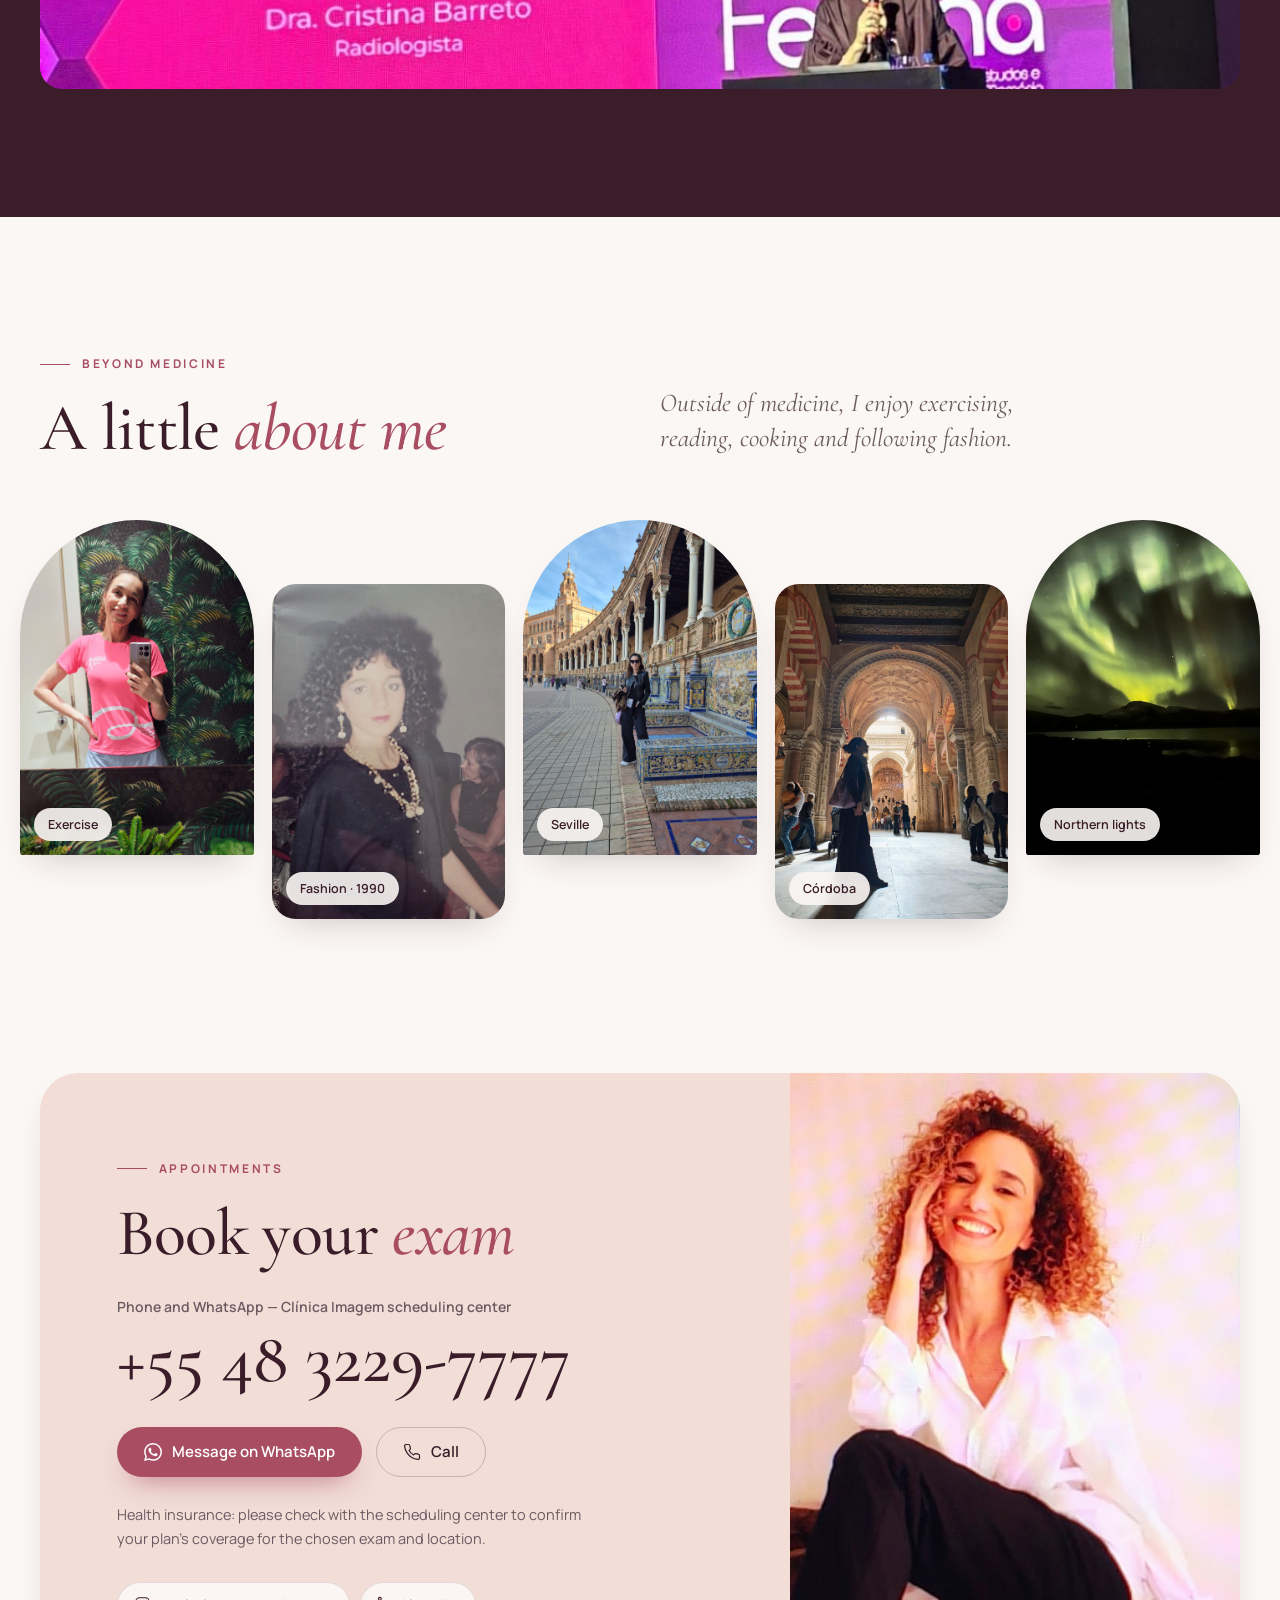
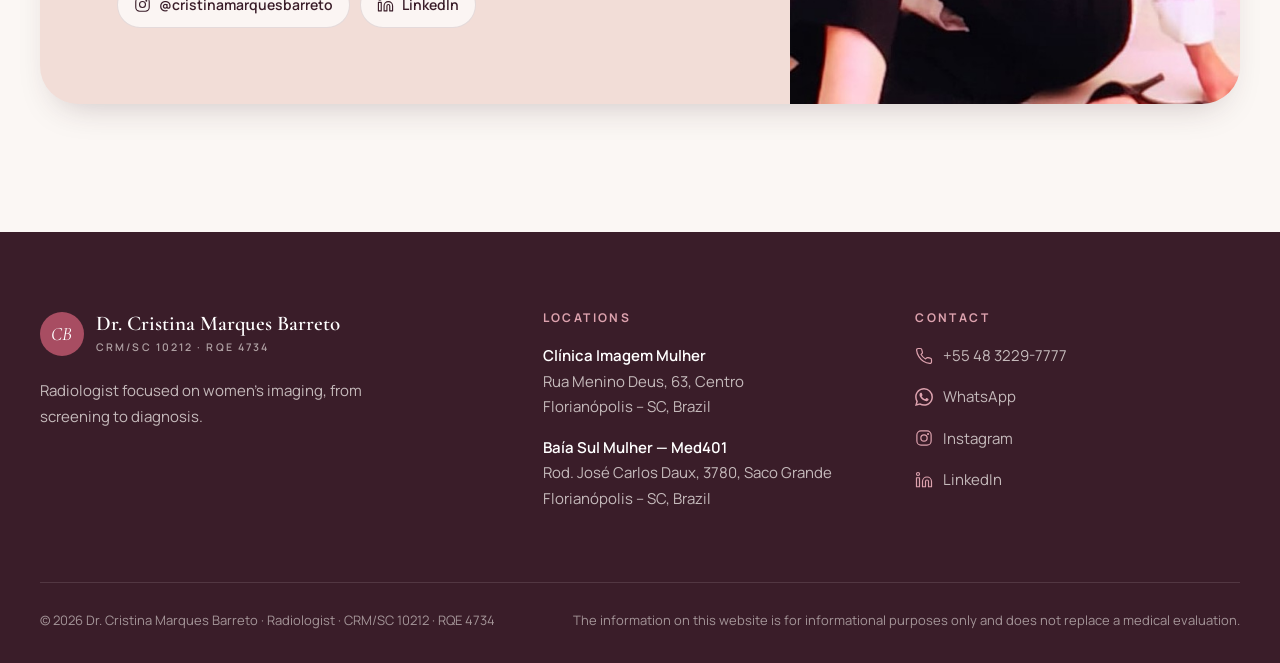
==== commit 3c57a0f0: "Foto do palco do Femina na galeria" ====
--- a/en/index.html
+++ b/en/index.html
@@ -436,6 +436,7 @@
           <figure class="g2"><img src="../assets/img/palestra.jpg" width="1280" height="853" loading="lazy" decoding="async" alt="Dr. Cristina speaking into a microphone during a panel discussion"></figure>
           <figure class="g3"><img src="../assets/img/esor.jpg" width="1600" height="1199" loading="lazy" decoding="async" alt="Screen showing the ESOR Visiting Professorship Programme to Brazil"></figure>
           <figure class="g4"><img src="../assets/img/weem-talks.jpg" width="1200" height="1600" loading="lazy" decoding="async" alt="WEEM Talks event badge — empathetic care strategies"></figure>
+          <figure class="g5"><img src="../assets/img/femina-palco.jpg" width="1125" height="330" loading="lazy" decoding="async" alt="Dr. Cristina speaking on stage at Femina 2026"></figure>
         </div>
       </div>
     </section>
--- a/assets/css/style.css
+++ b/assets/css/style.css
@@ -705,7 +705,7 @@
 .ev-gallery {
   display: grid;
   grid-template-columns: 1fr 1.45fr 1fr;
-  grid-template-rows: 250px 250px;
+  grid-template-rows: 250px 250px 230px;
   gap: 16px;
 }
 .ev-gallery figure { margin: 0; overflow: hidden; border-radius: 22px; background: var(--plum-2); }
@@ -715,6 +715,8 @@
 .g2 { grid-column: 2; grid-row: 1; }
 .g3 { grid-column: 2; grid-row: 2; }
 .g4 { grid-column: 3; grid-row: 1 / 3; }
+.g5 { grid-column: 1 / -1; grid-row: 3; }
+.g5 img { object-position: 65% 50%; }
 .g1 img { object-position: 60% 30%; }
 .g2 img { object-position: 40% 35%; }
 .g3 img { object-position: 50% 60%; }
@@ -920,7 +922,7 @@
   .locais-grid { grid-template-columns: 1fr; }
 
   .eventos-grid { grid-template-columns: 1fr; }
-  .ev-gallery { grid-template-columns: 1fr 1fr; grid-template-rows: 300px 240px; }
+  .ev-gallery { grid-template-columns: 1fr 1fr; grid-template-rows: 300px 240px 200px; }
   .g1 { grid-column: 1; grid-row: 1; }
   .g4 { grid-column: 2; grid-row: 1; }
   .g2 { grid-column: 1; grid-row: 2; }
@@ -1016,7 +1018,8 @@
   .faq-icon { width: 36px; height: 36px; }
   .faq-body { padding-right: 0; }
 
-  .ev-gallery { grid-template-columns: 1fr 1fr; grid-template-rows: 220px 170px 170px; gap: 10px; }
+  .ev-gallery { grid-template-columns: 1fr 1fr; grid-template-rows: 220px 170px 170px 150px; gap: 10px; }
+  .g5 { grid-row: 4; }
   .g2 { grid-column: 1 / -1; grid-row: 2; }
   .g3 { grid-column: 1 / -1; grid-row: 3; }
 
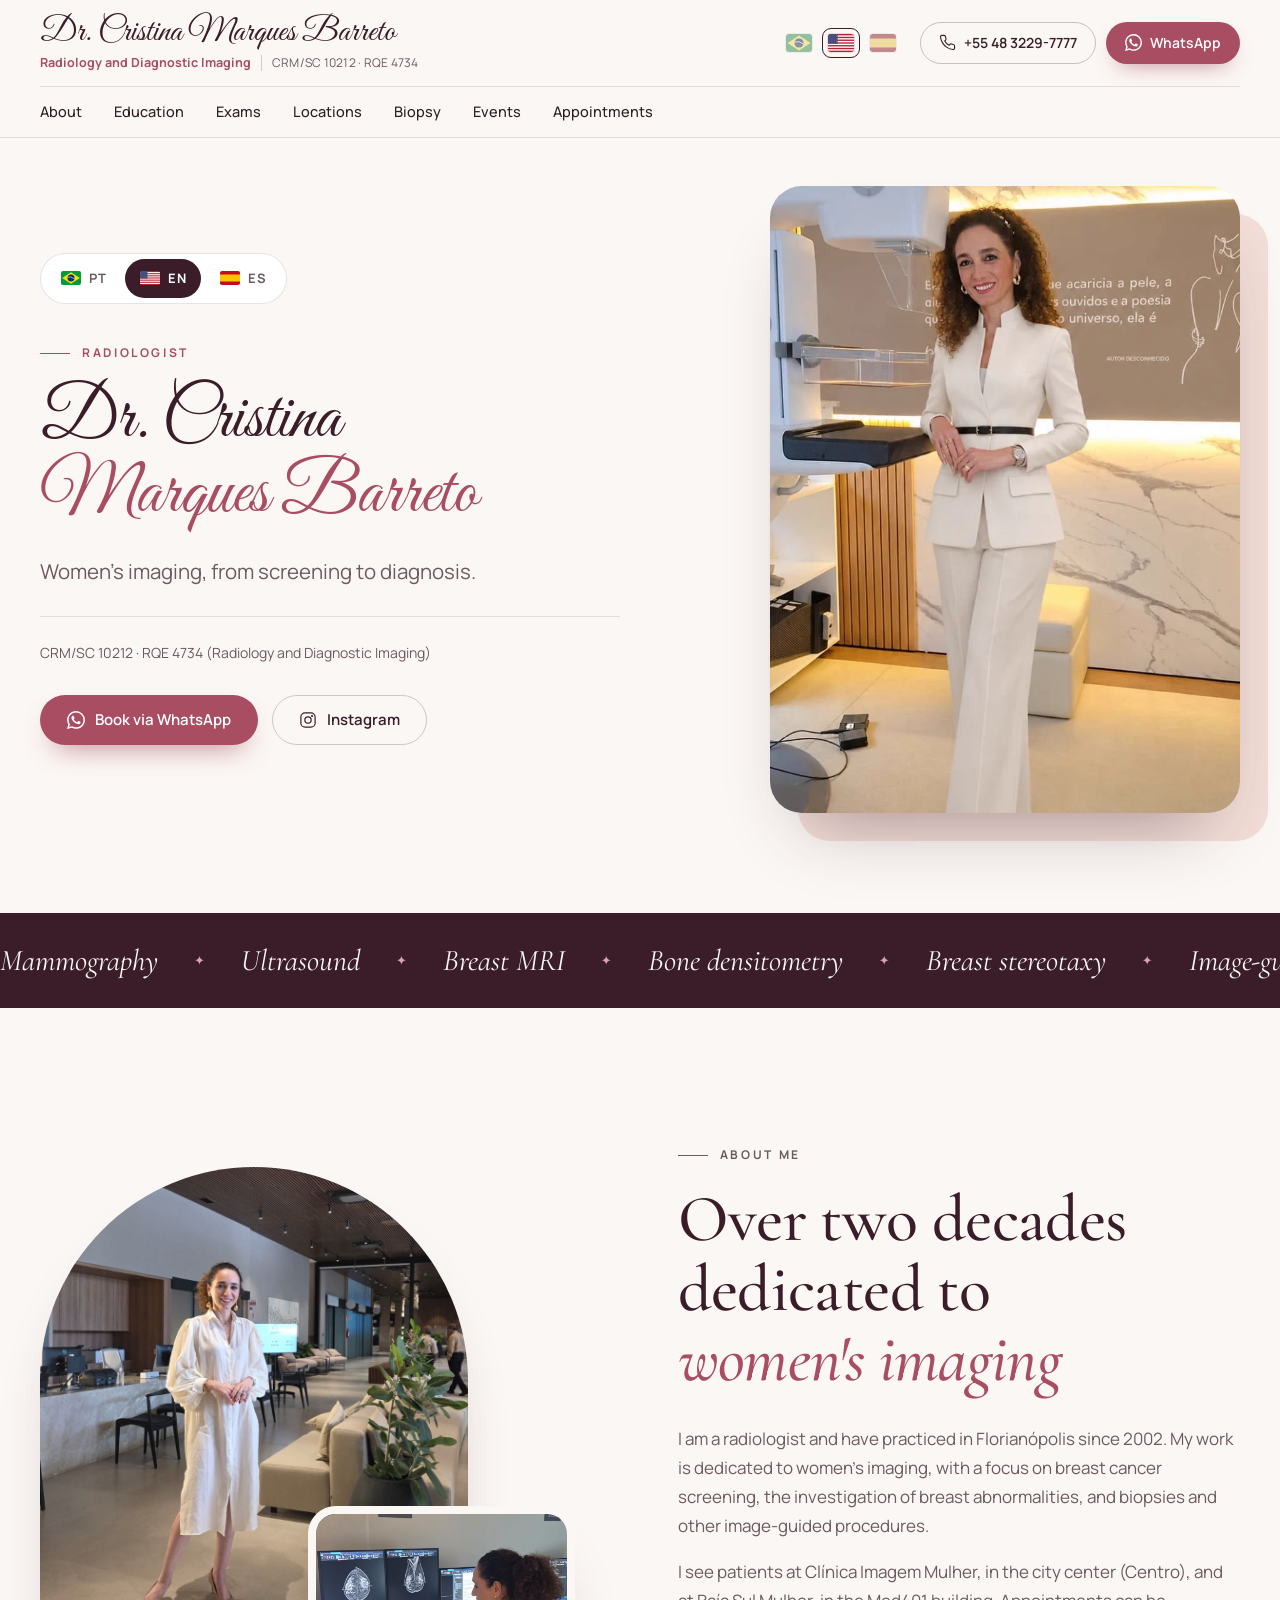
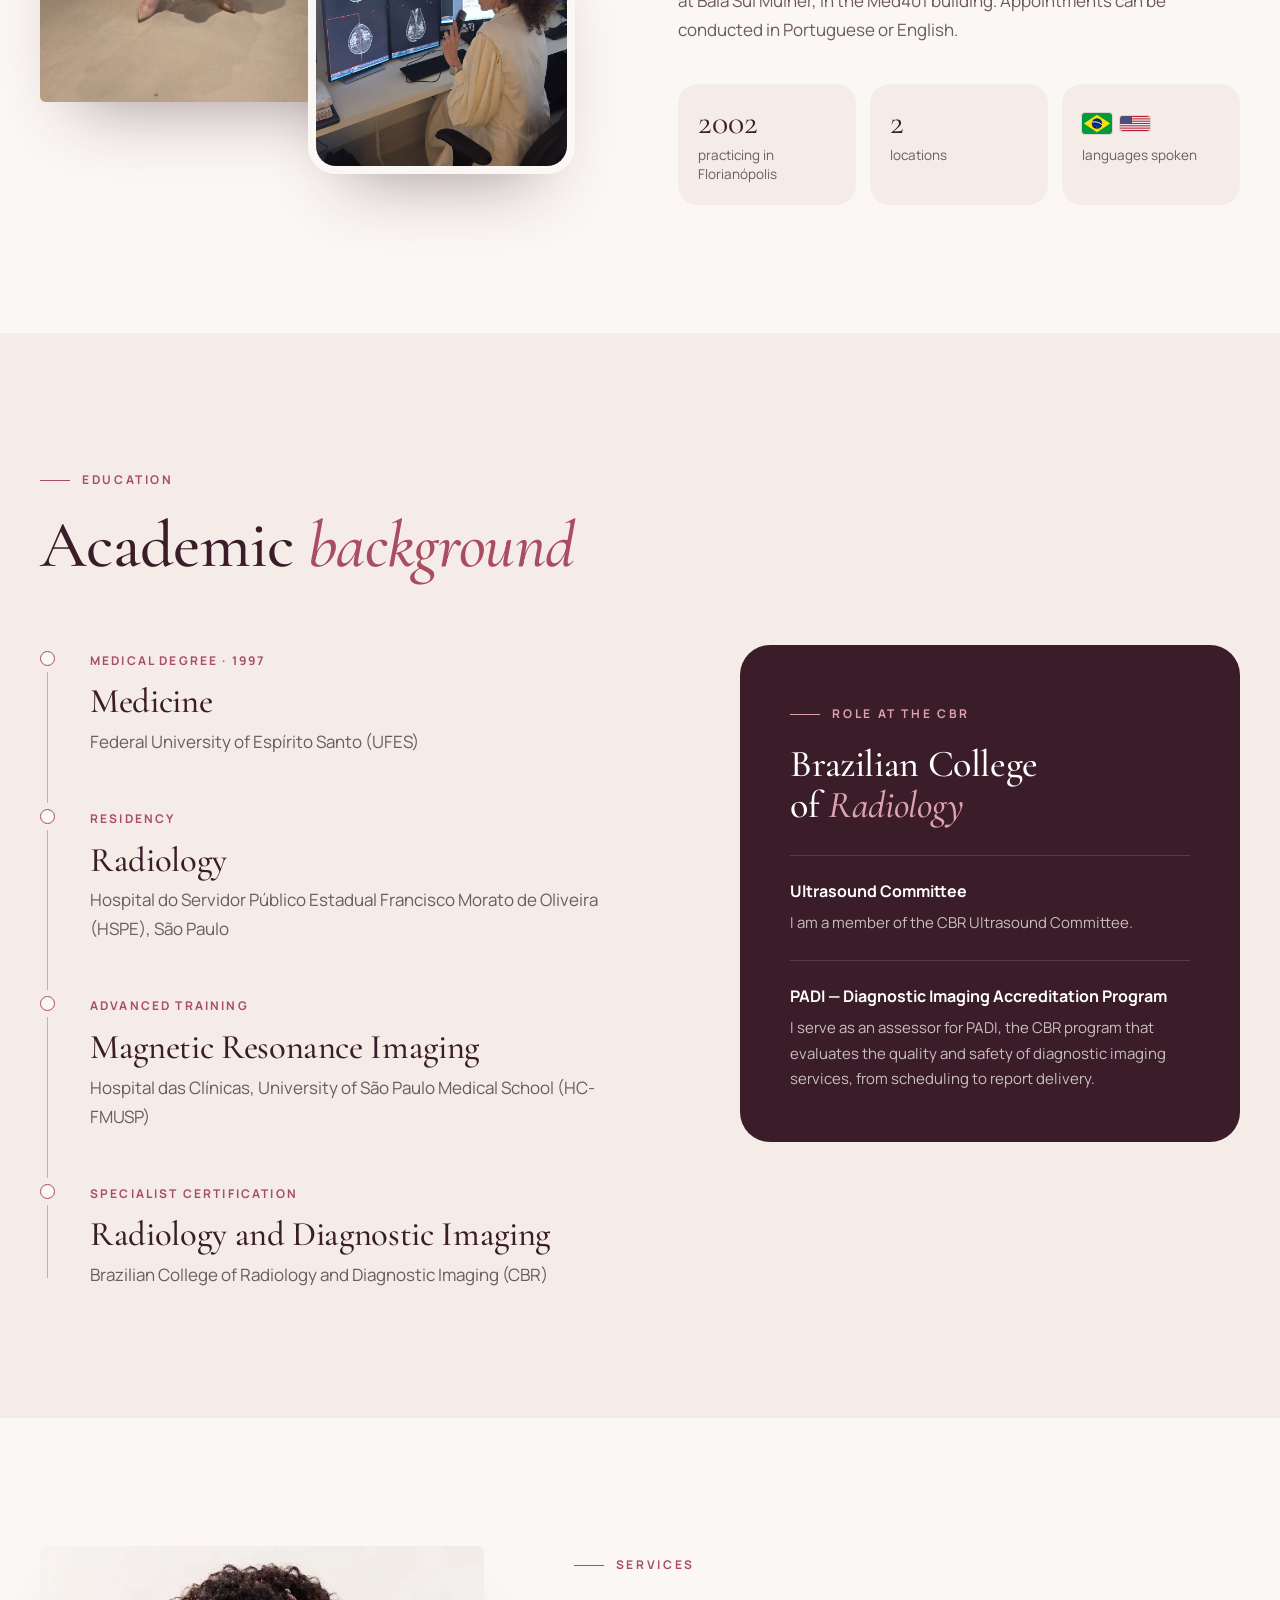
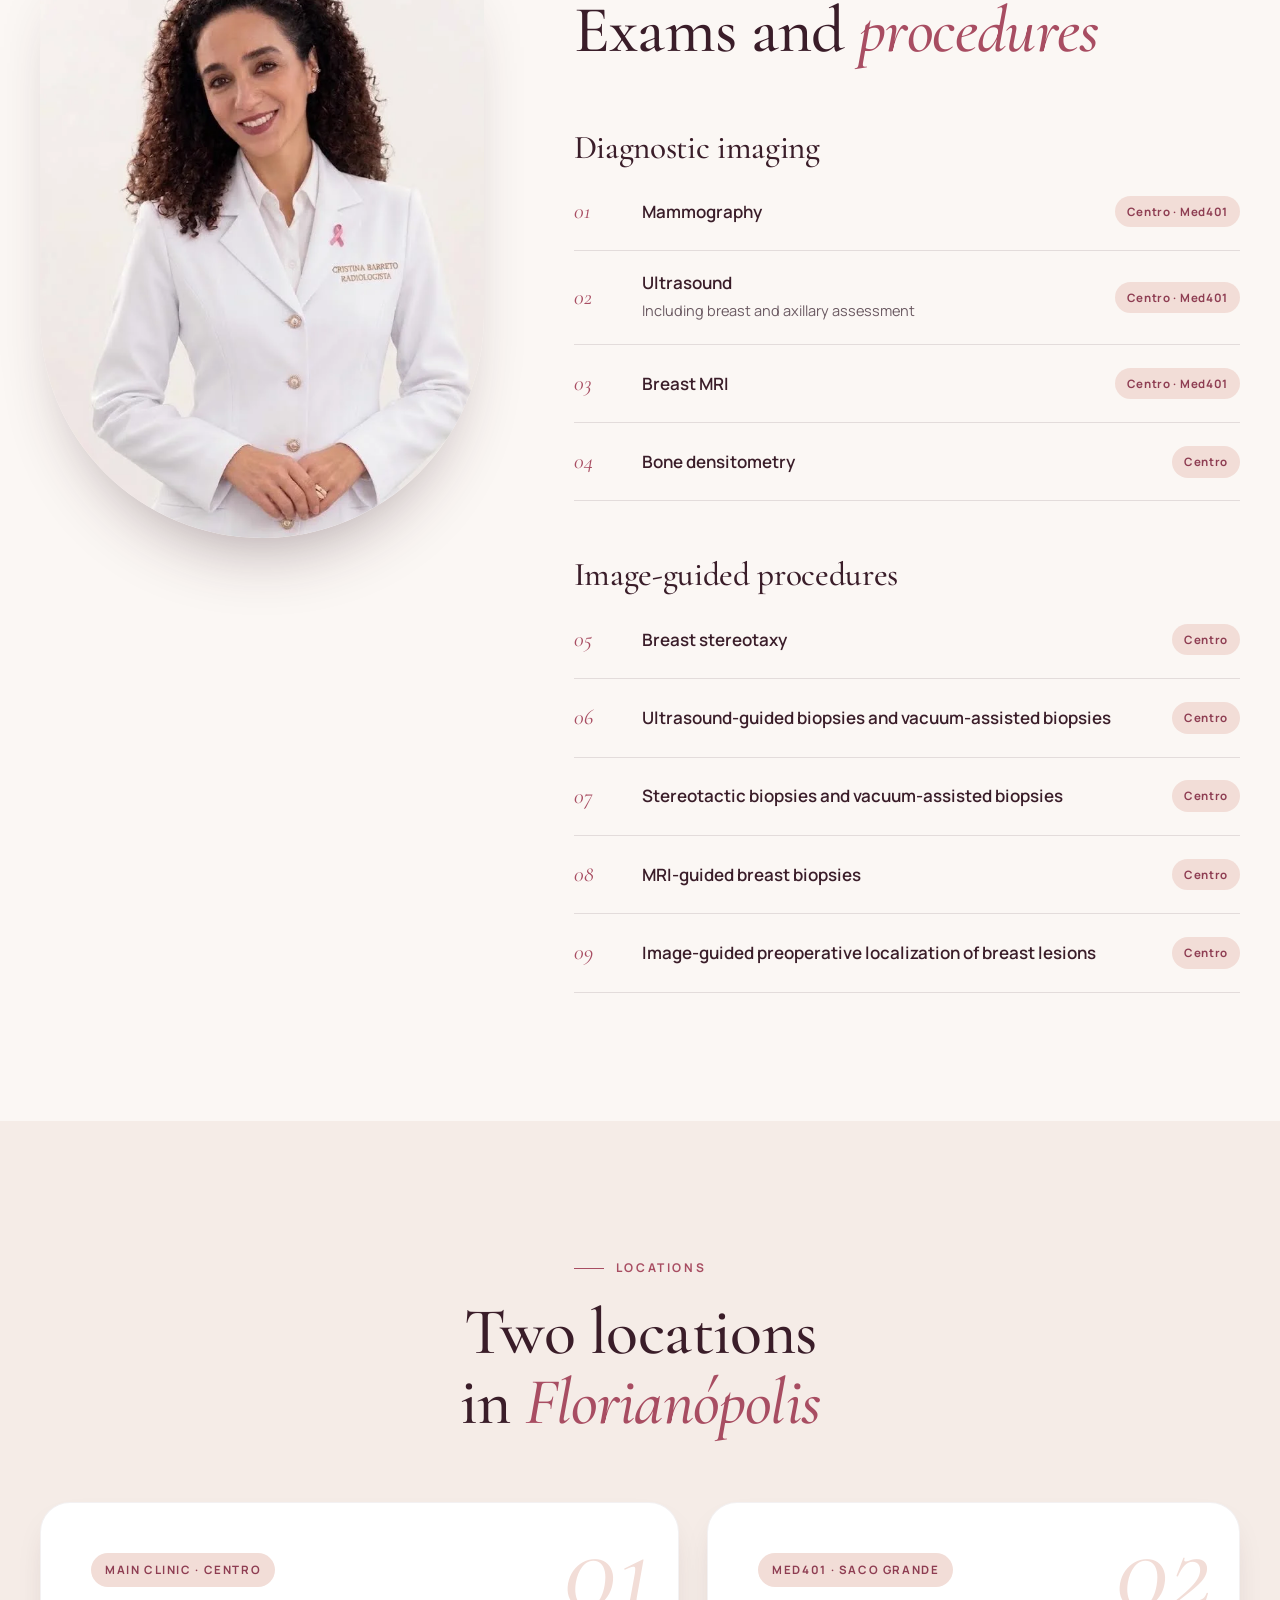
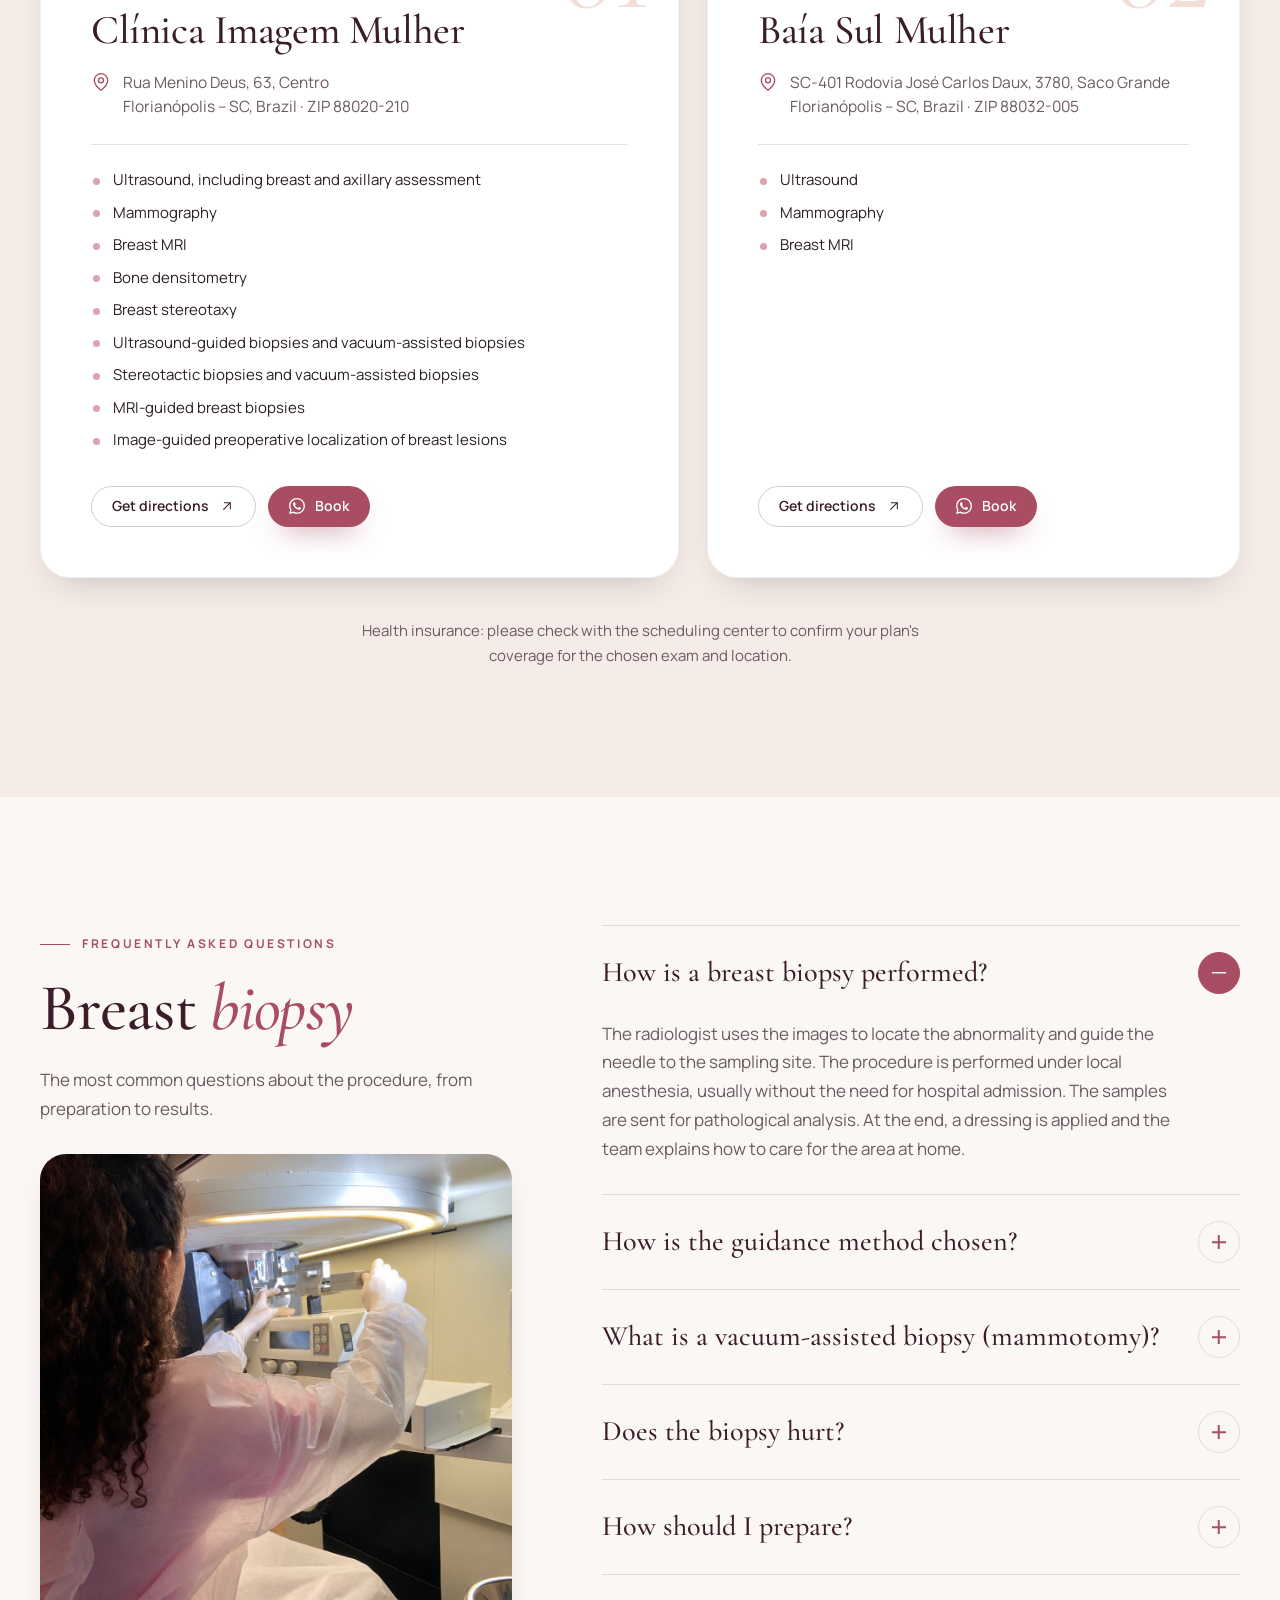
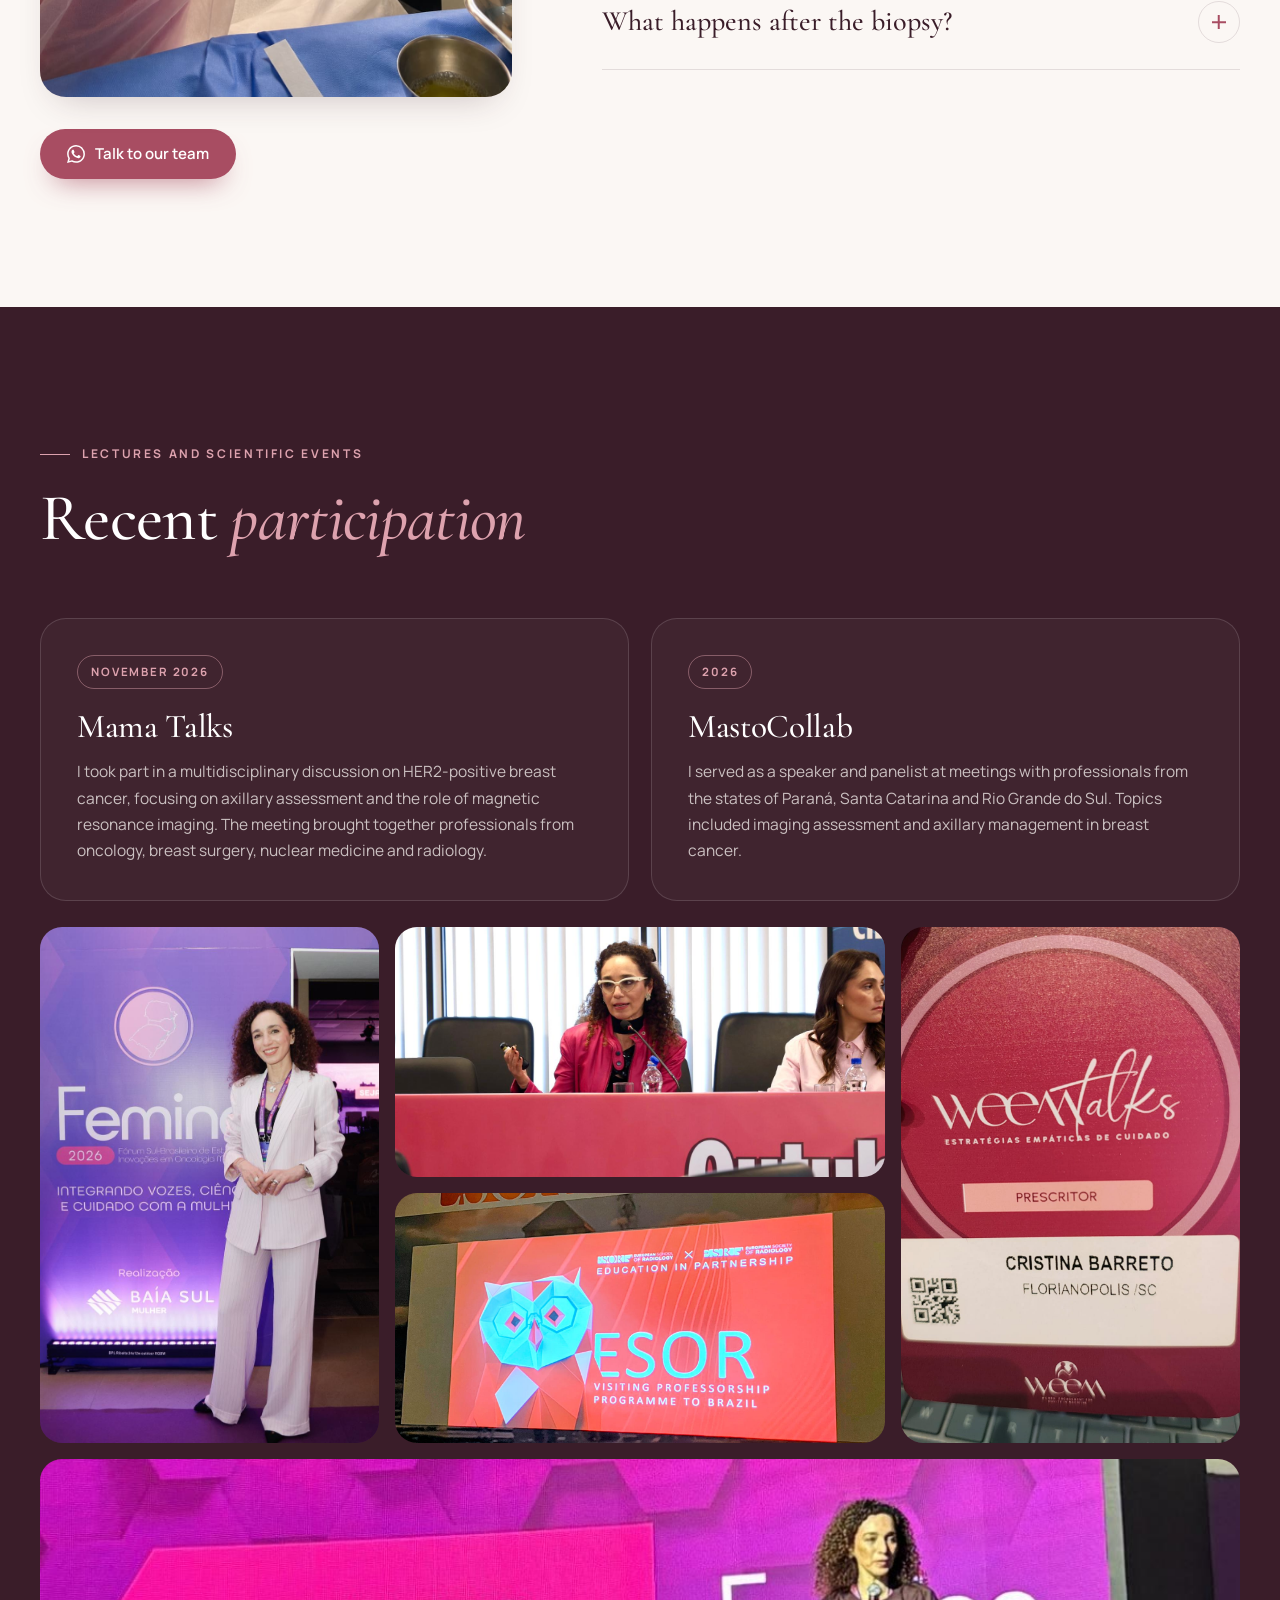
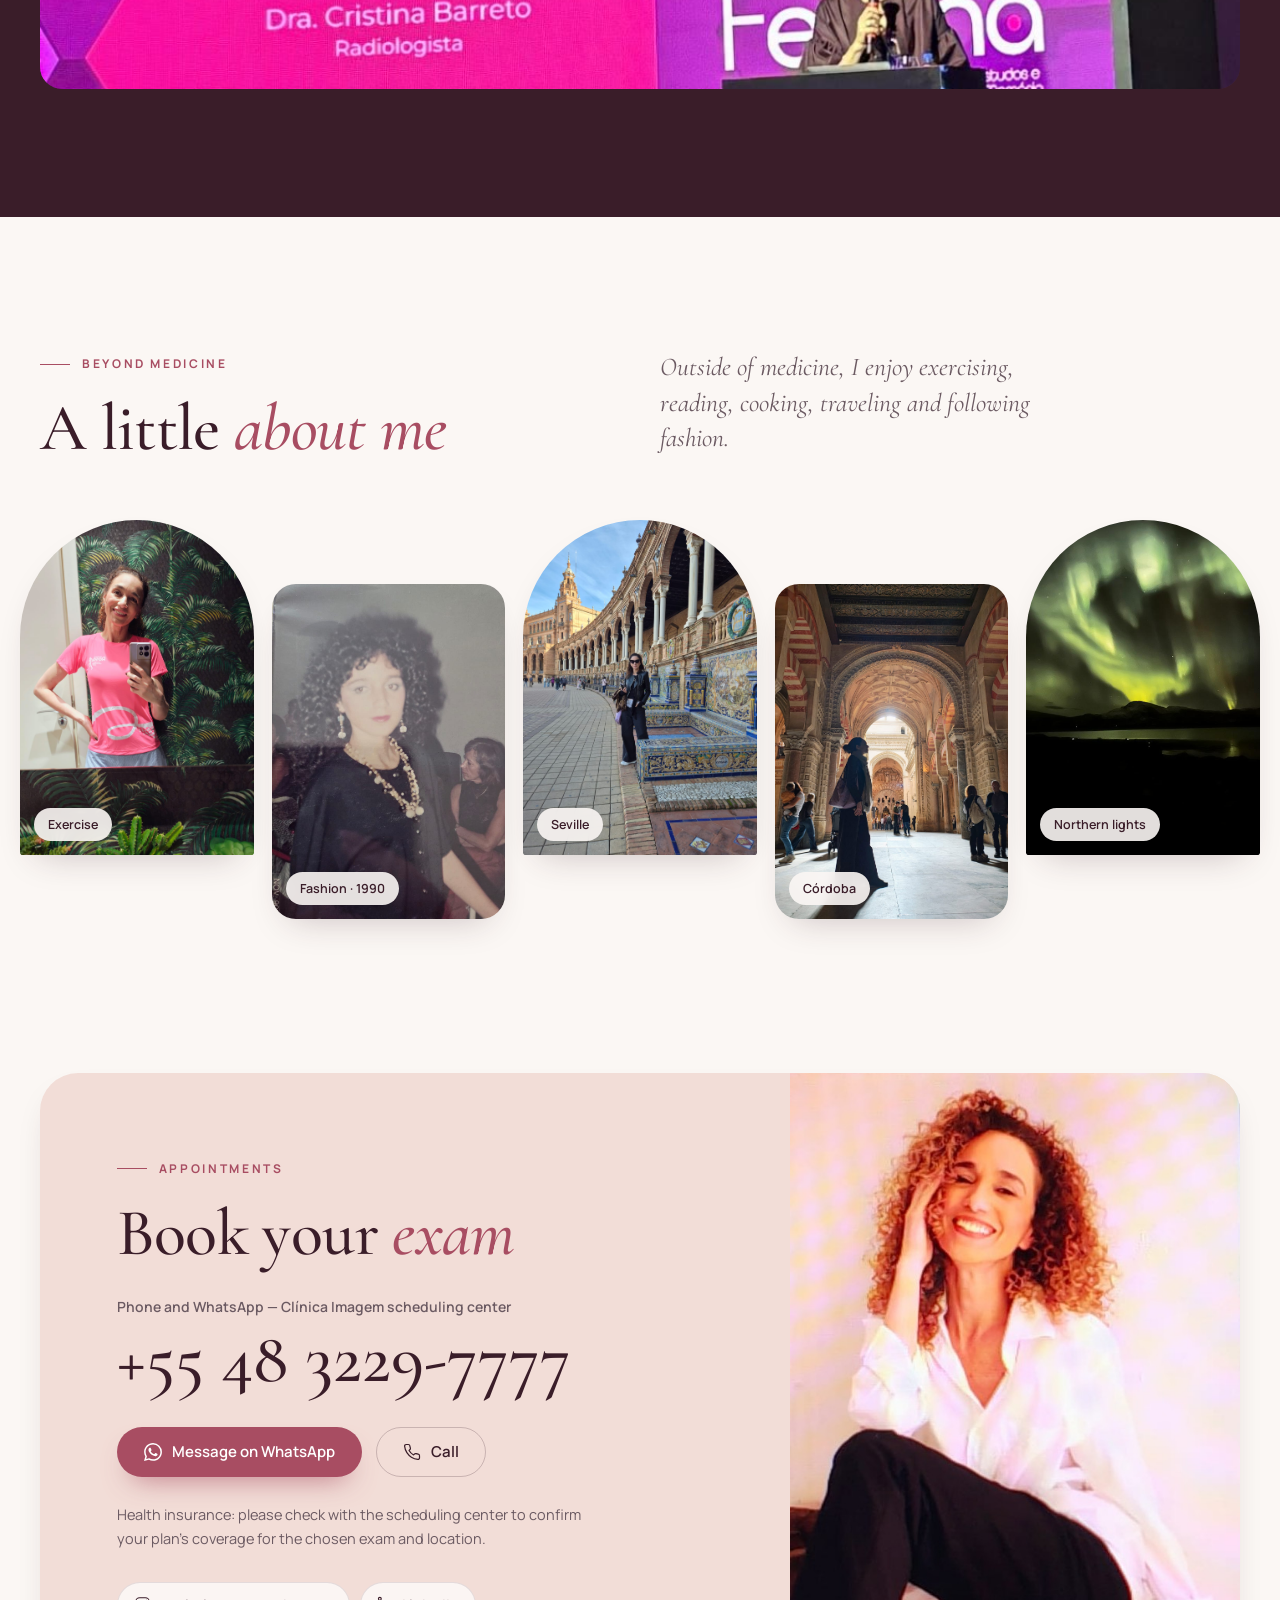
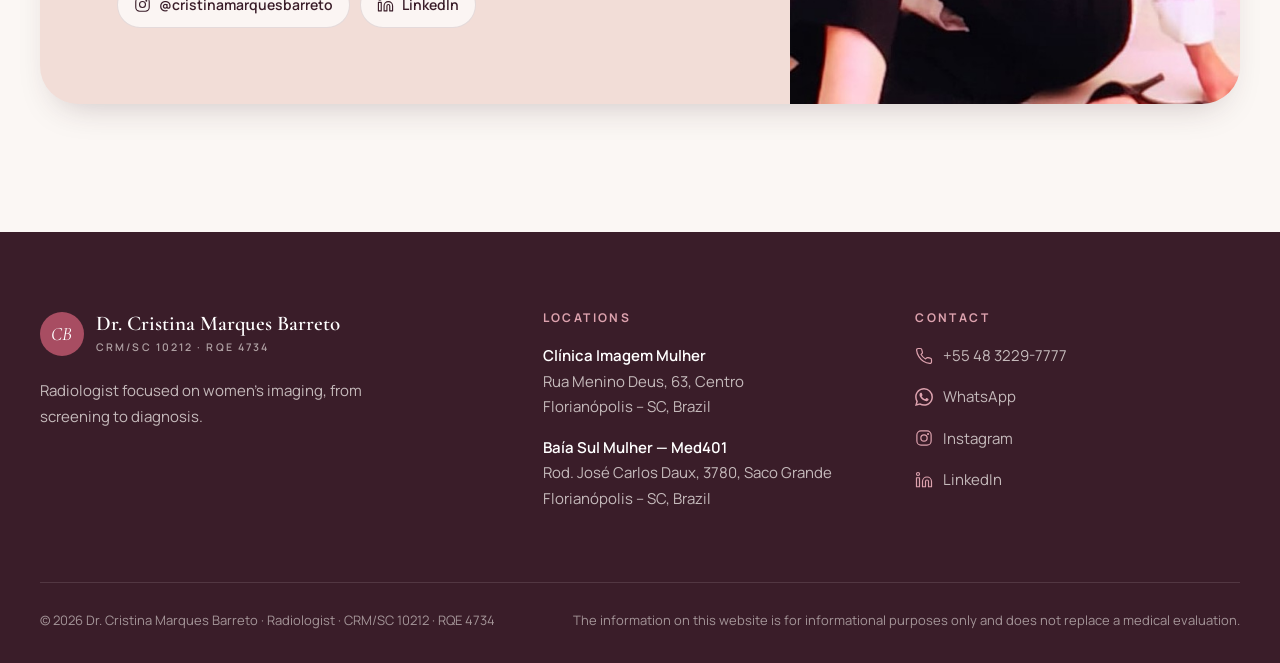
==== commit 1e647d89: "Adiciona viajar em Além da medicina" ====
--- a/en/index.html
+++ b/en/index.html
@@ -448,7 +448,7 @@
           <p class="eyebrow reveal">Beyond medicine</p>
           <h2 class="reveal" style="--d:.06s">A little <em>about me</em></h2>
         </div>
-        <p class="reveal" style="--d:.12s">Outside of medicine, I enjoy exercising, reading, cooking and following fashion.</p>
+        <p class="reveal" style="--d:.12s">Outside of medicine, I enjoy exercising, reading, cooking, traveling and following fashion.</p>
       </div>
 
       <div class="alem-strip">
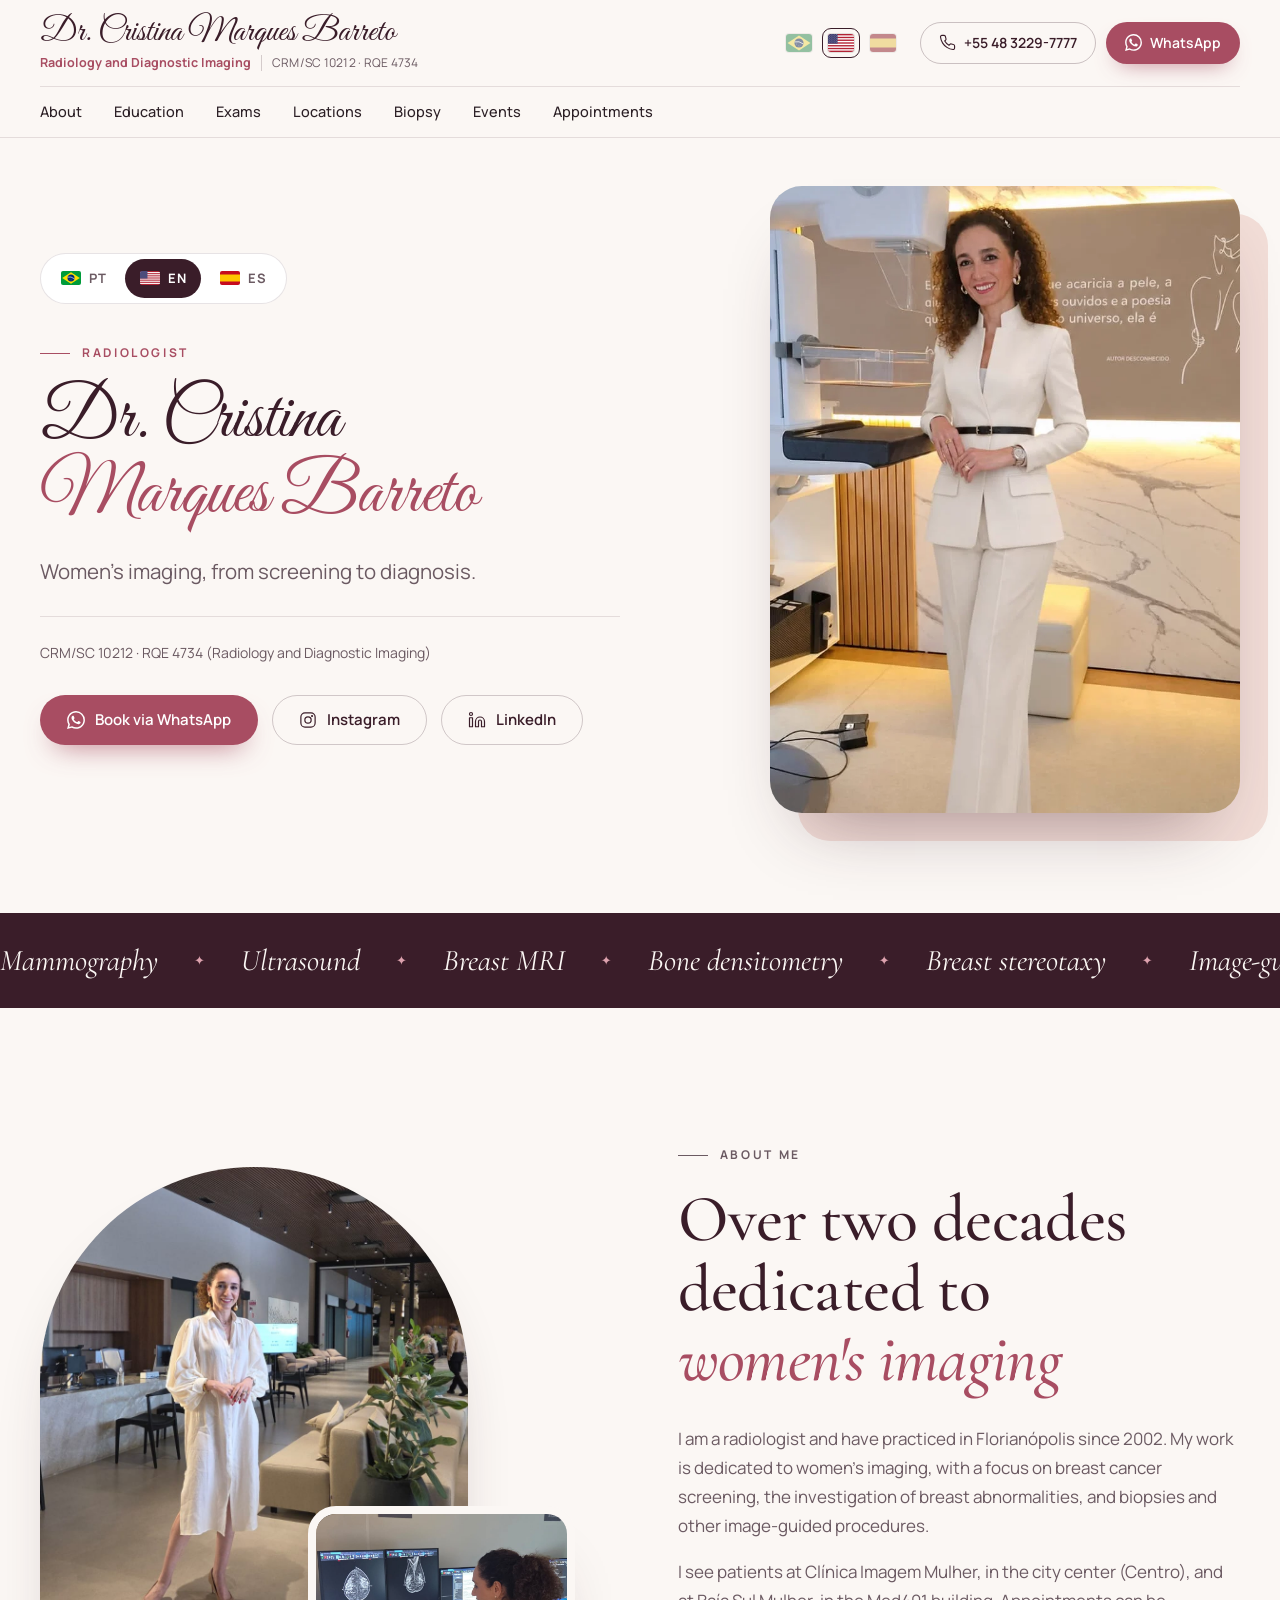
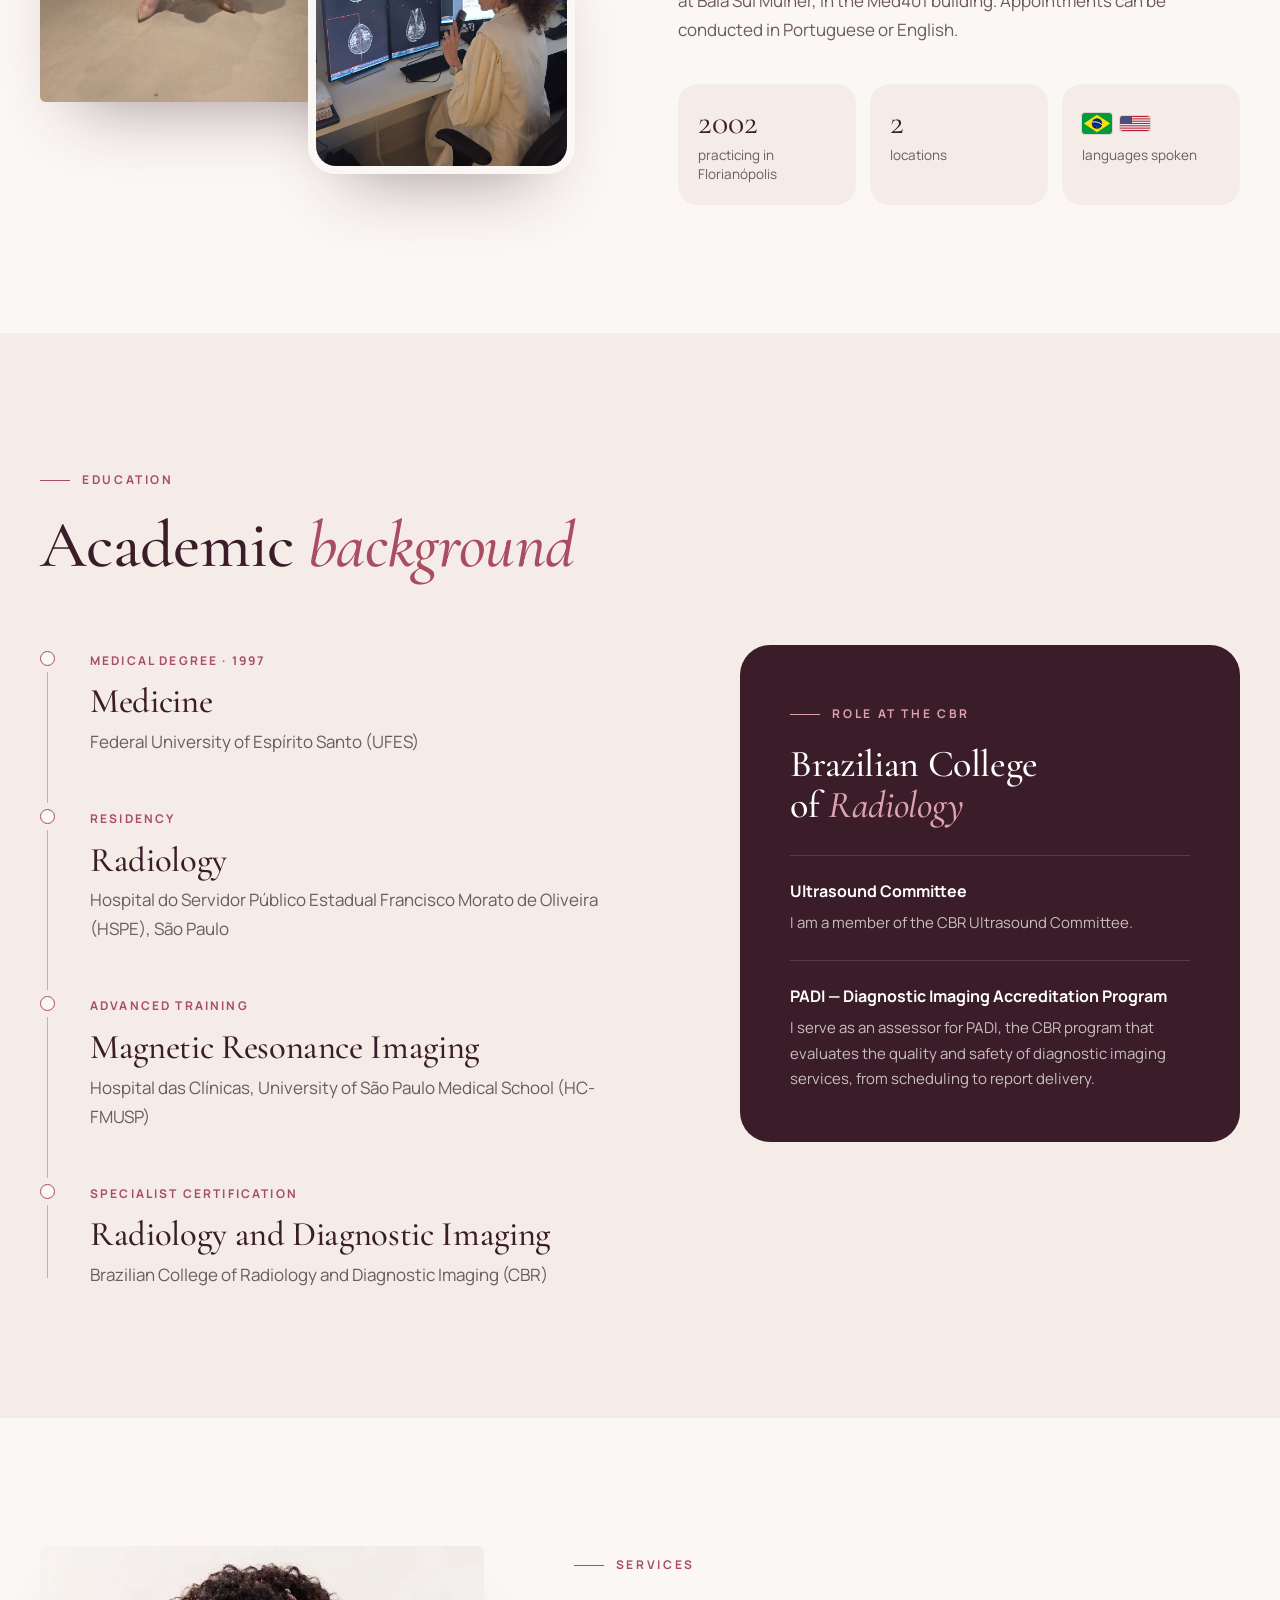
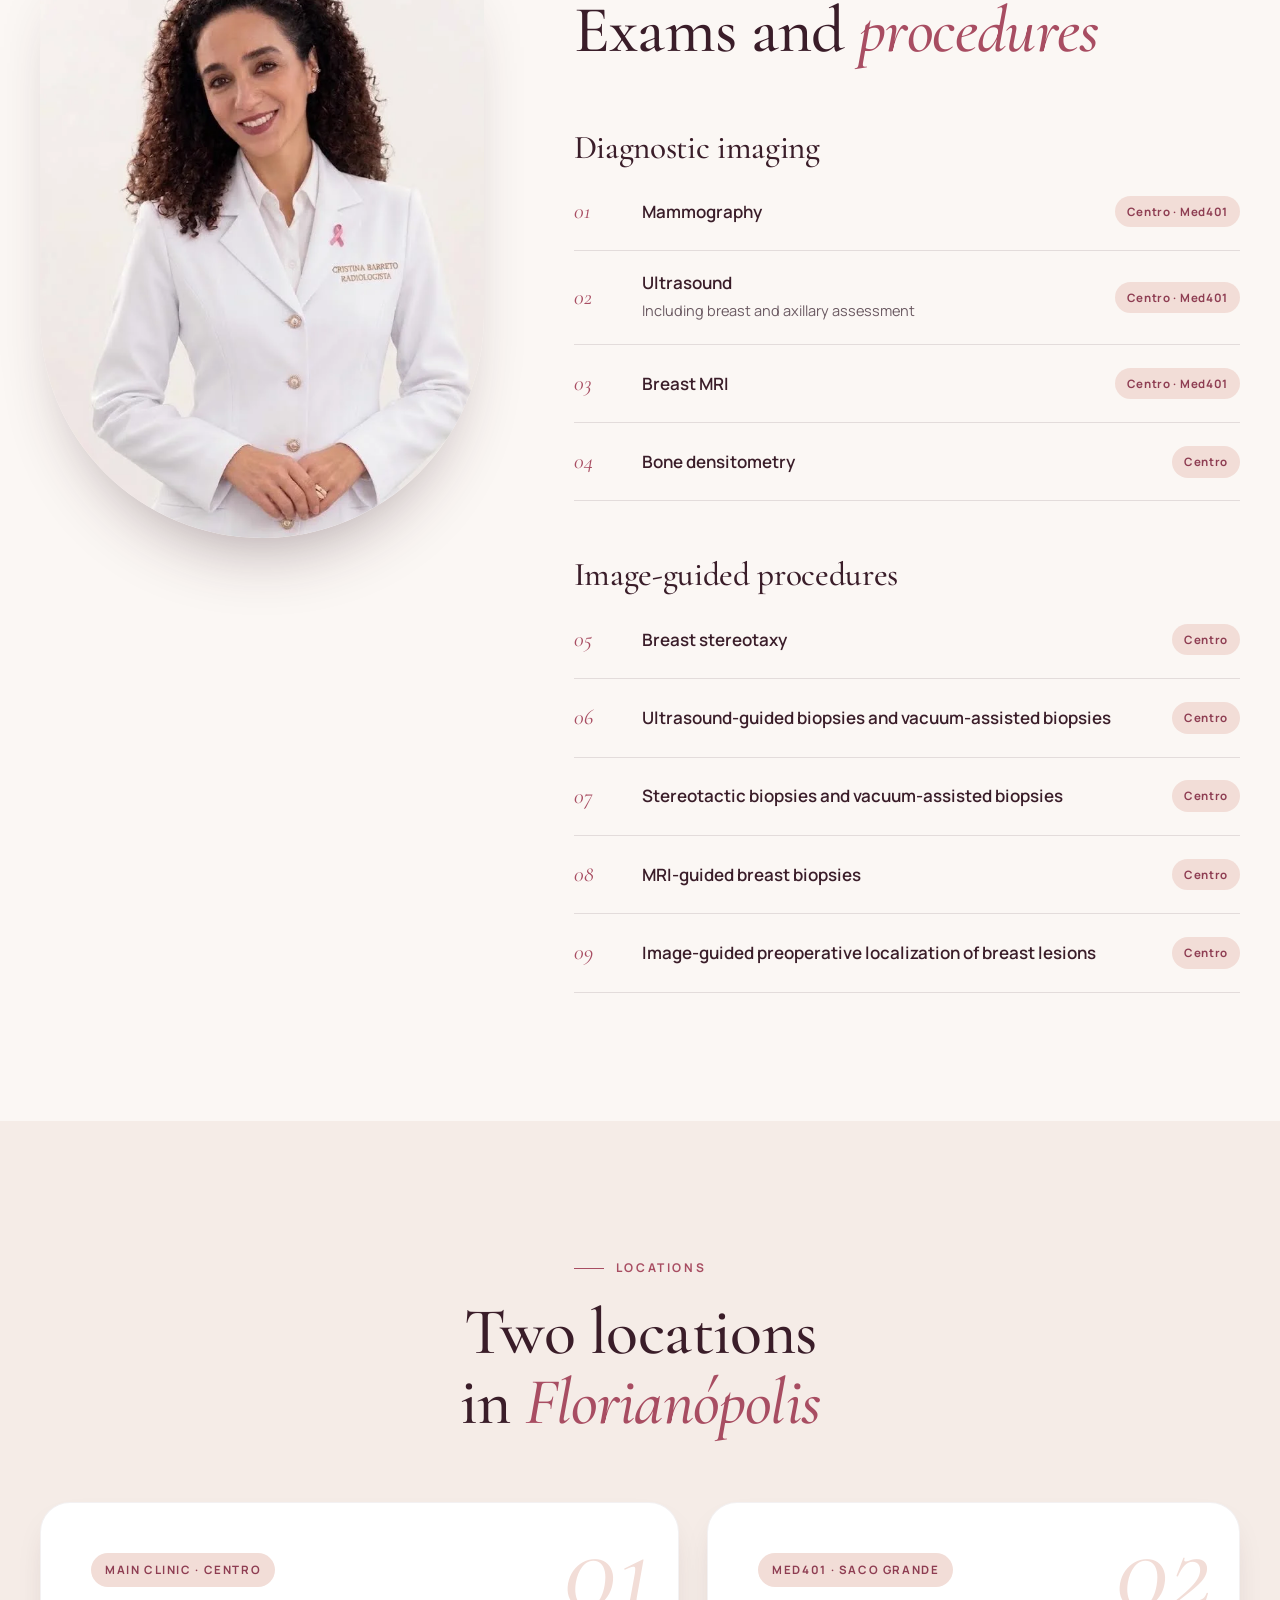
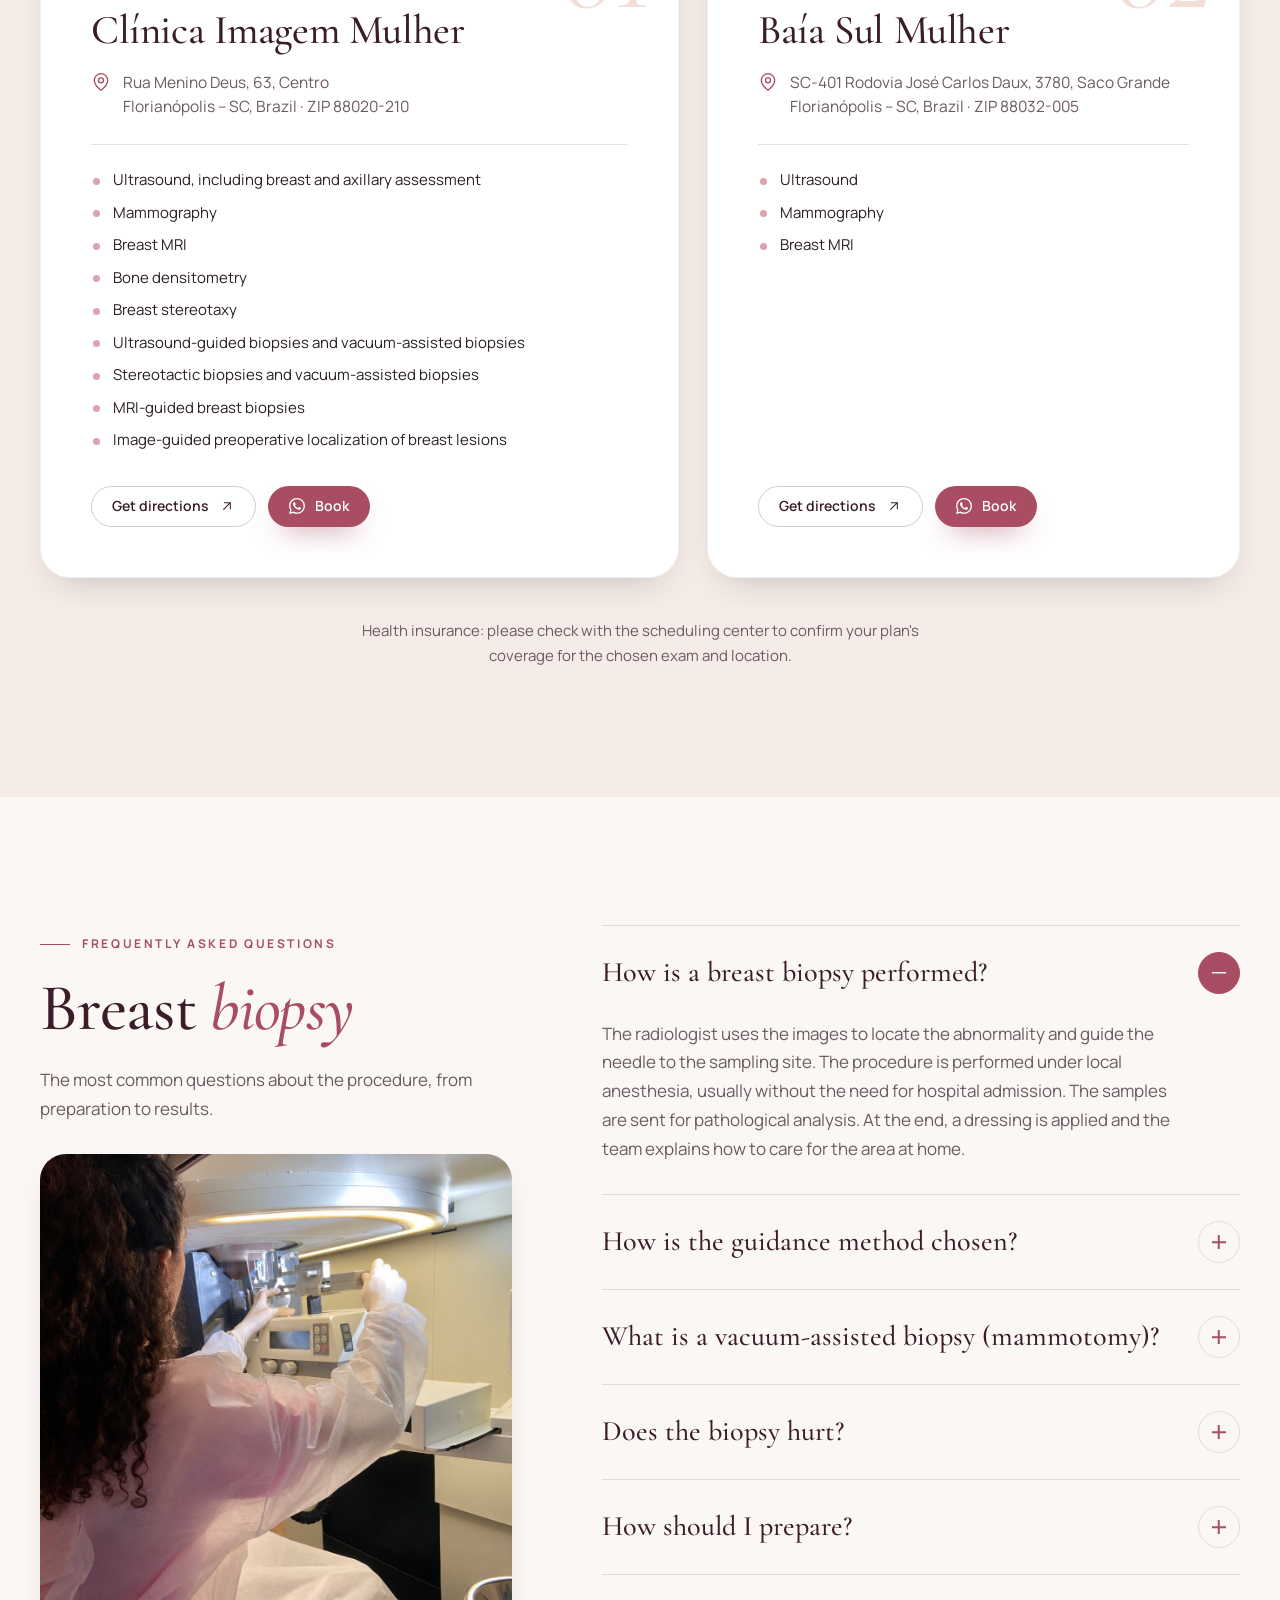
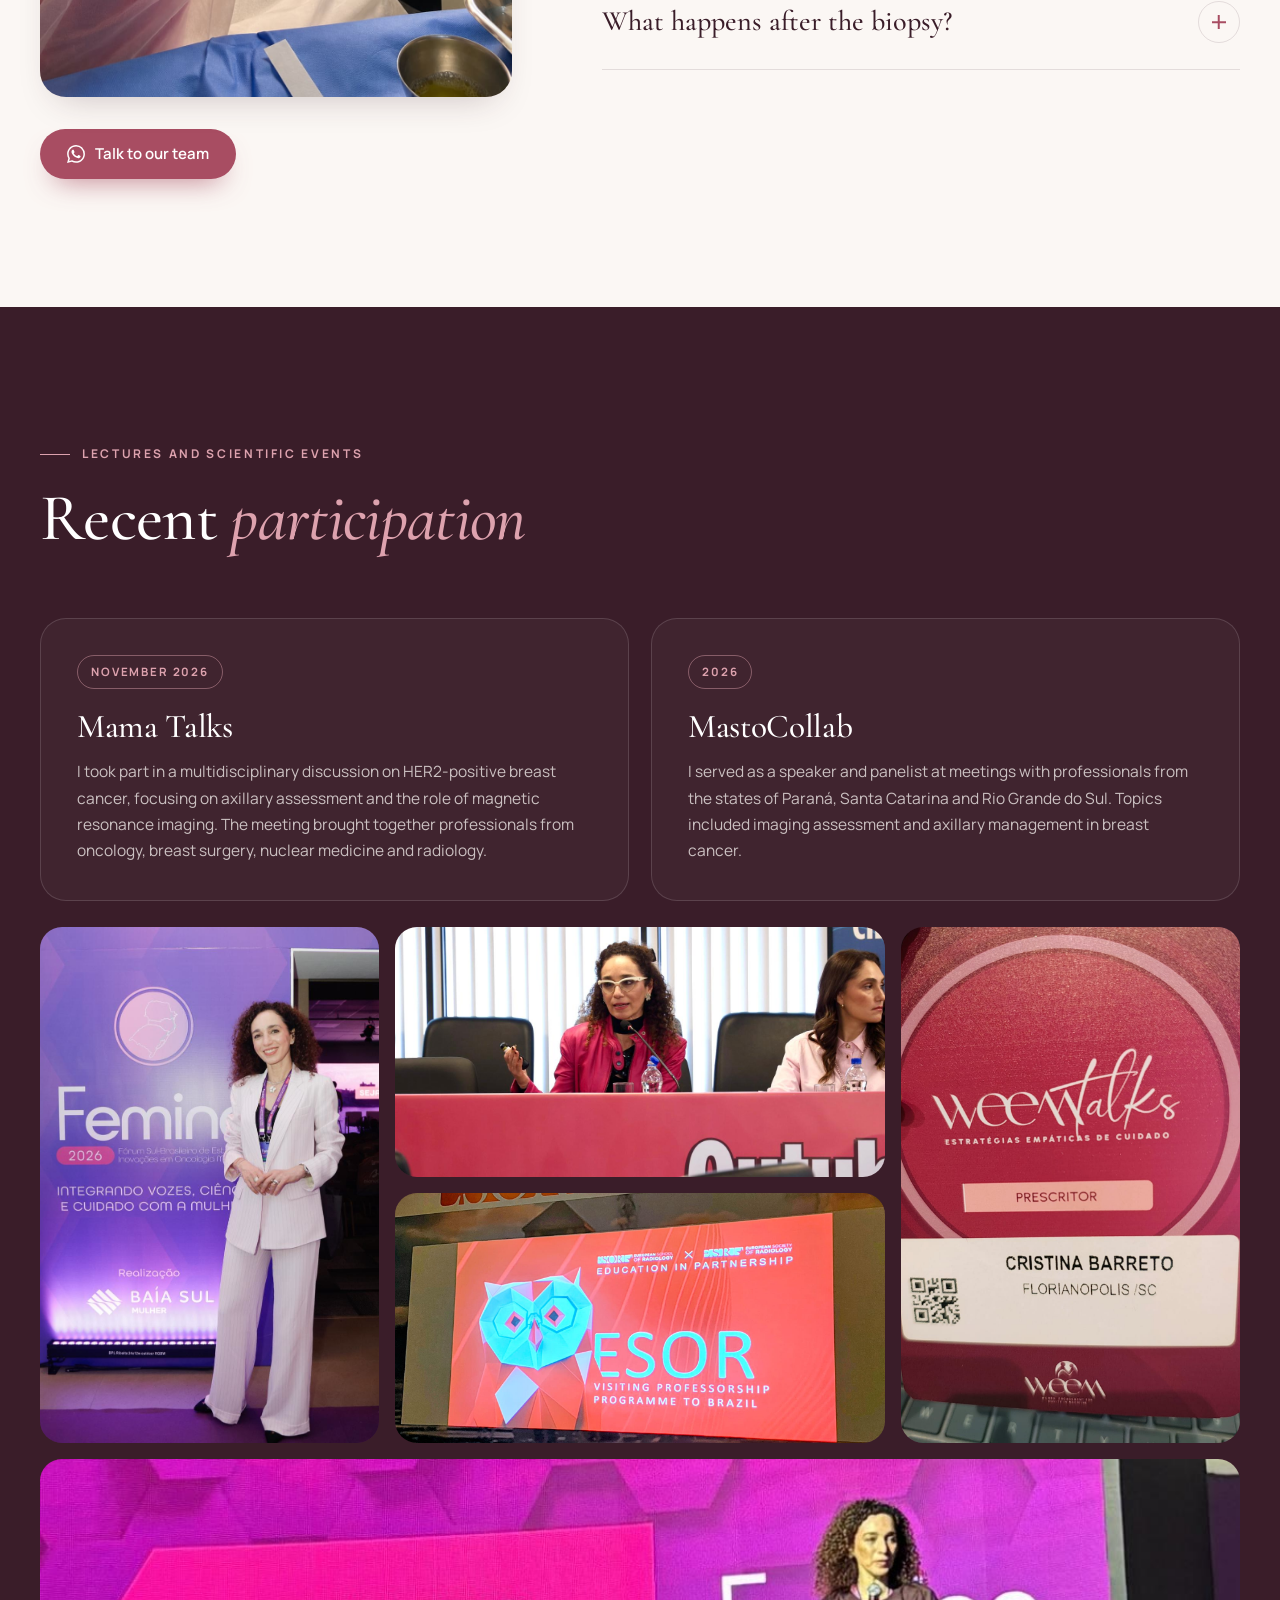
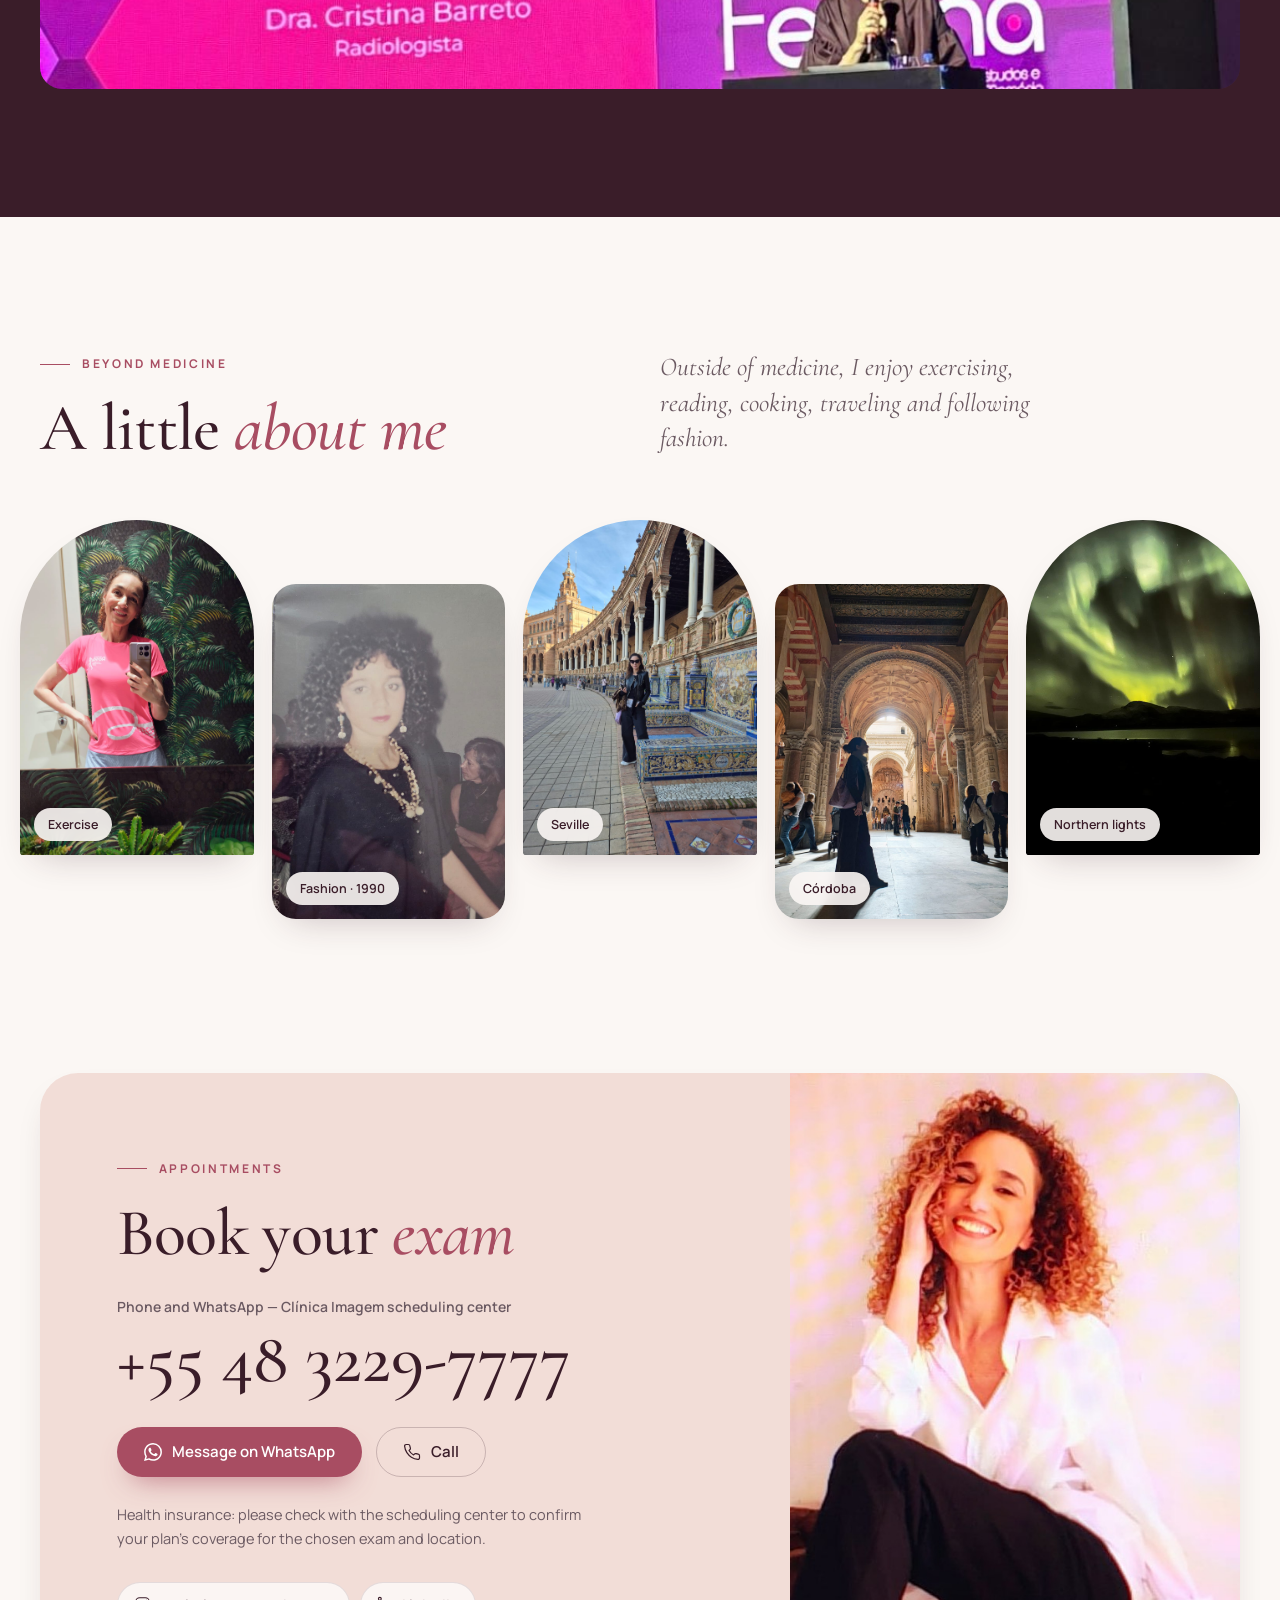
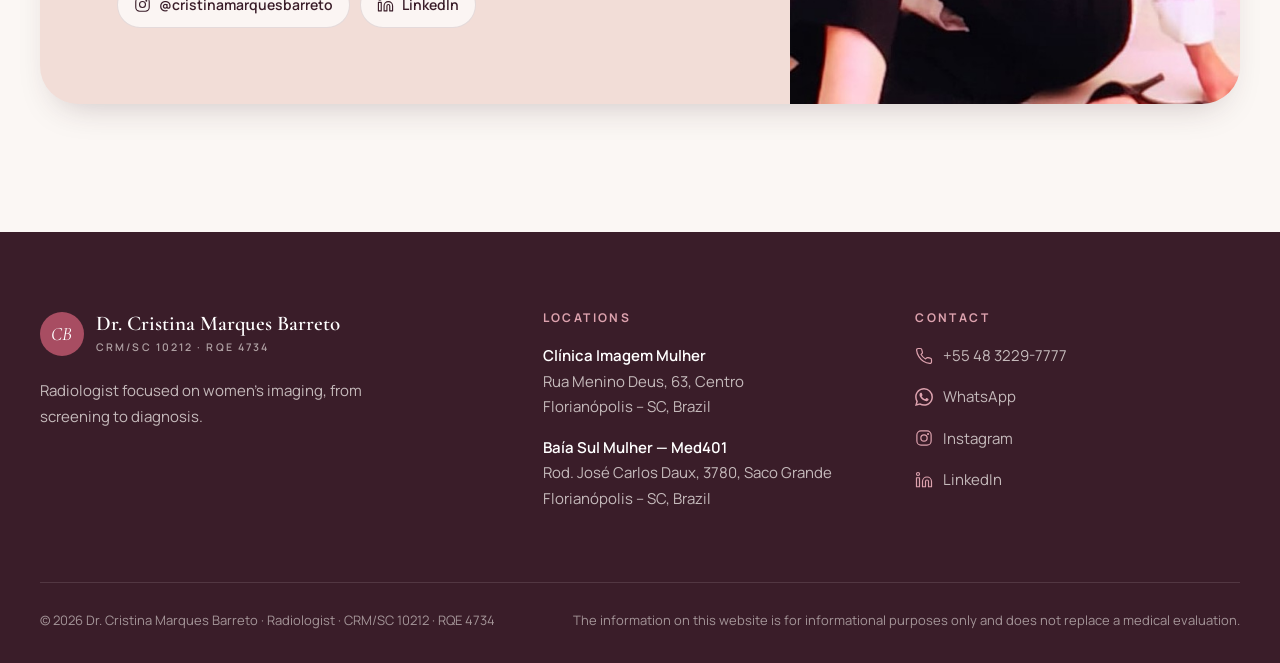
==== commit e4db8f93: "Botão do LinkedIn na capa" ====
--- a/en/index.html
+++ b/en/index.html
@@ -151,6 +151,9 @@
             <a class="btn btn-ghost" href="https://www.instagram.com/cristinamarquesbarreto/" target="_blank" rel="noopener">
               <svg aria-hidden="true"><use href="#i-insta"/></svg> Instagram
             </a>
+            <a class="btn btn-ghost" href="https://br.linkedin.com/in/cristina-barreto-1083301a4" target="_blank" rel="noopener">
+              <svg aria-hidden="true"><use href="#i-linkedin"/></svg> LinkedIn
+            </a>
           </div>
         </div>
 
